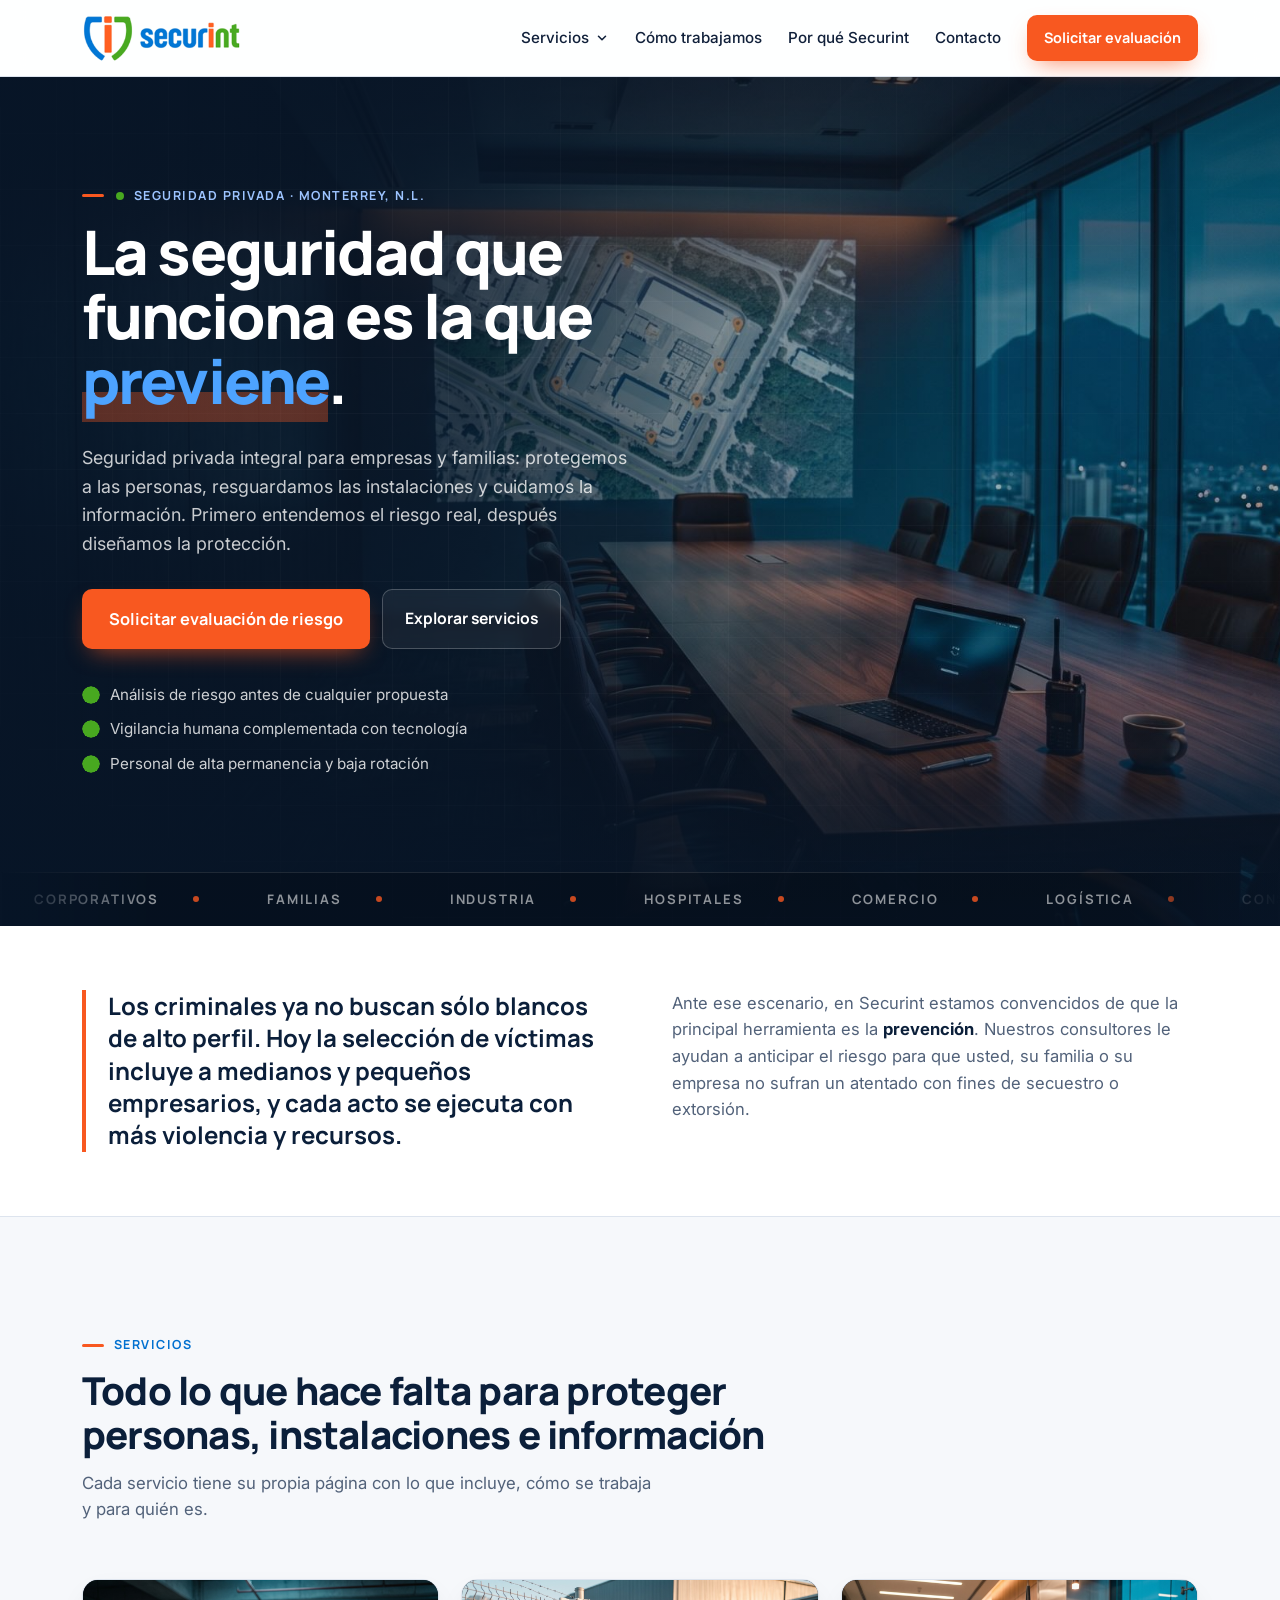
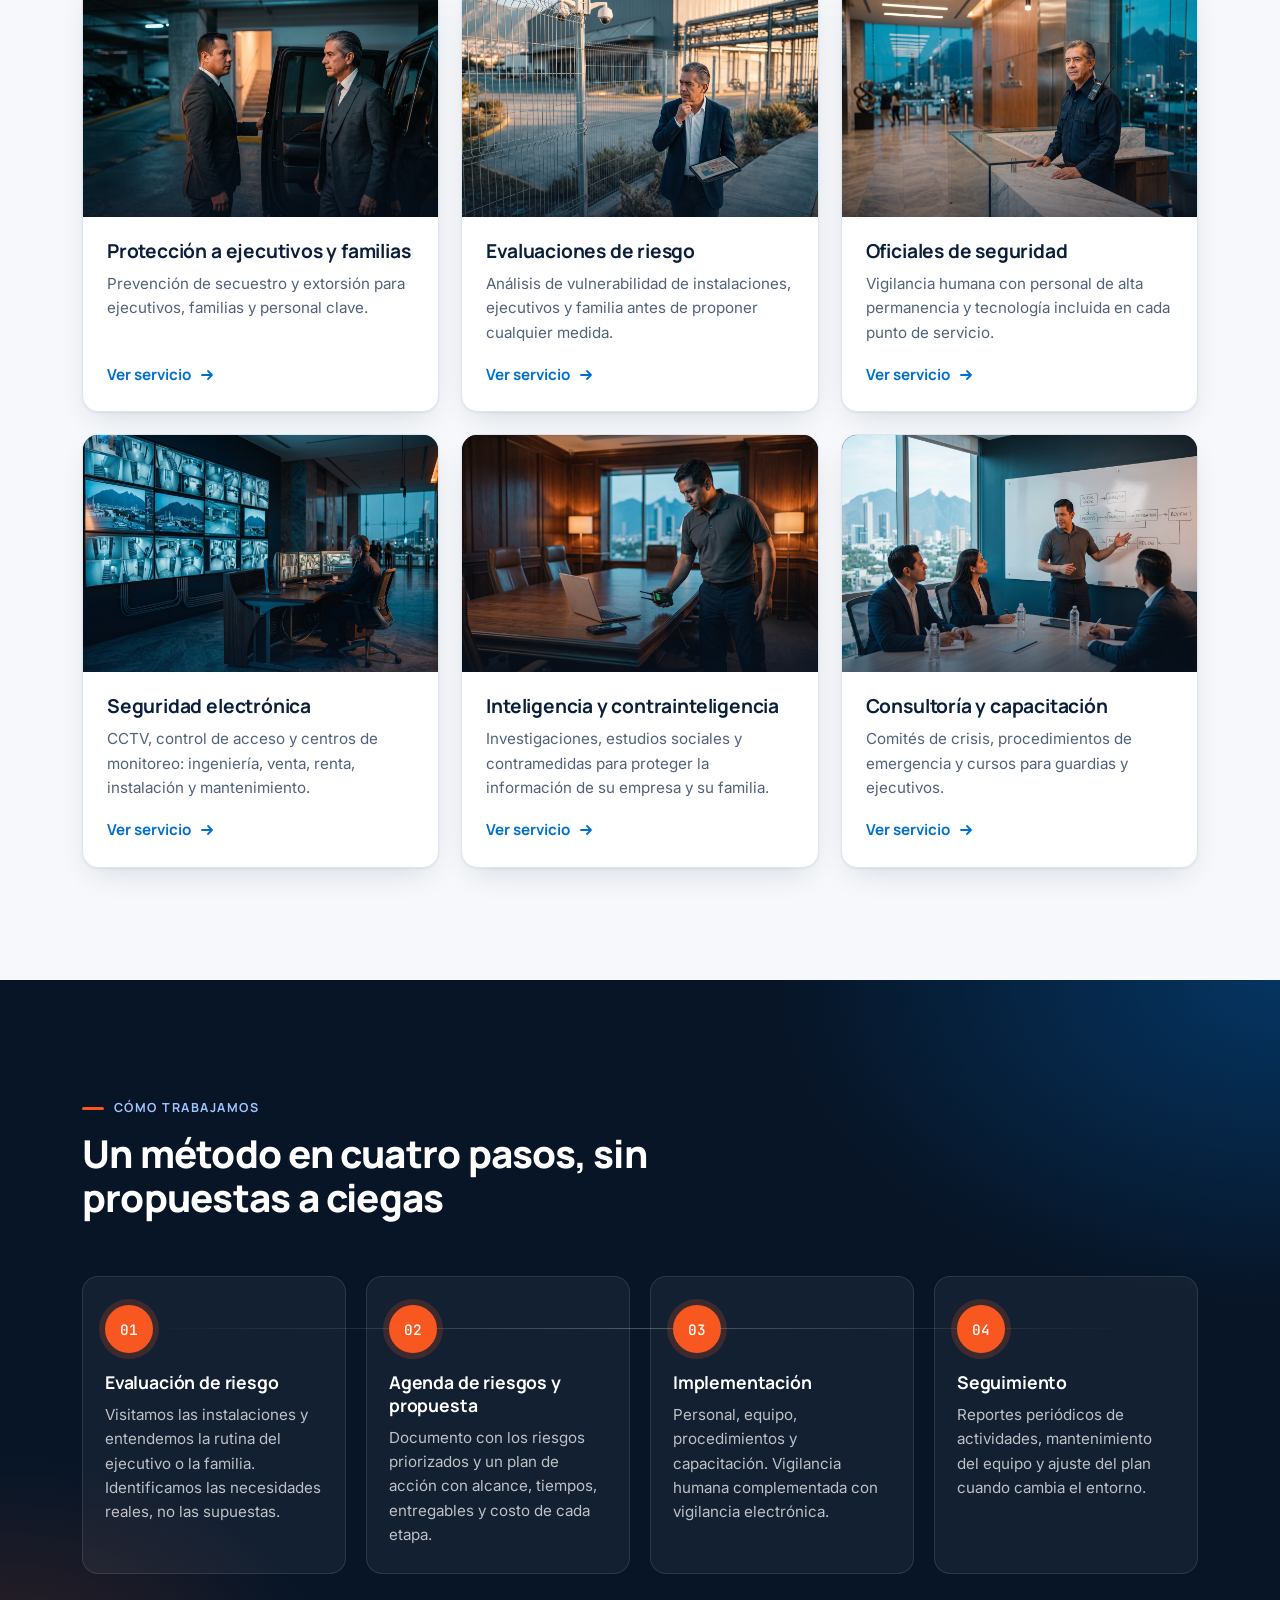
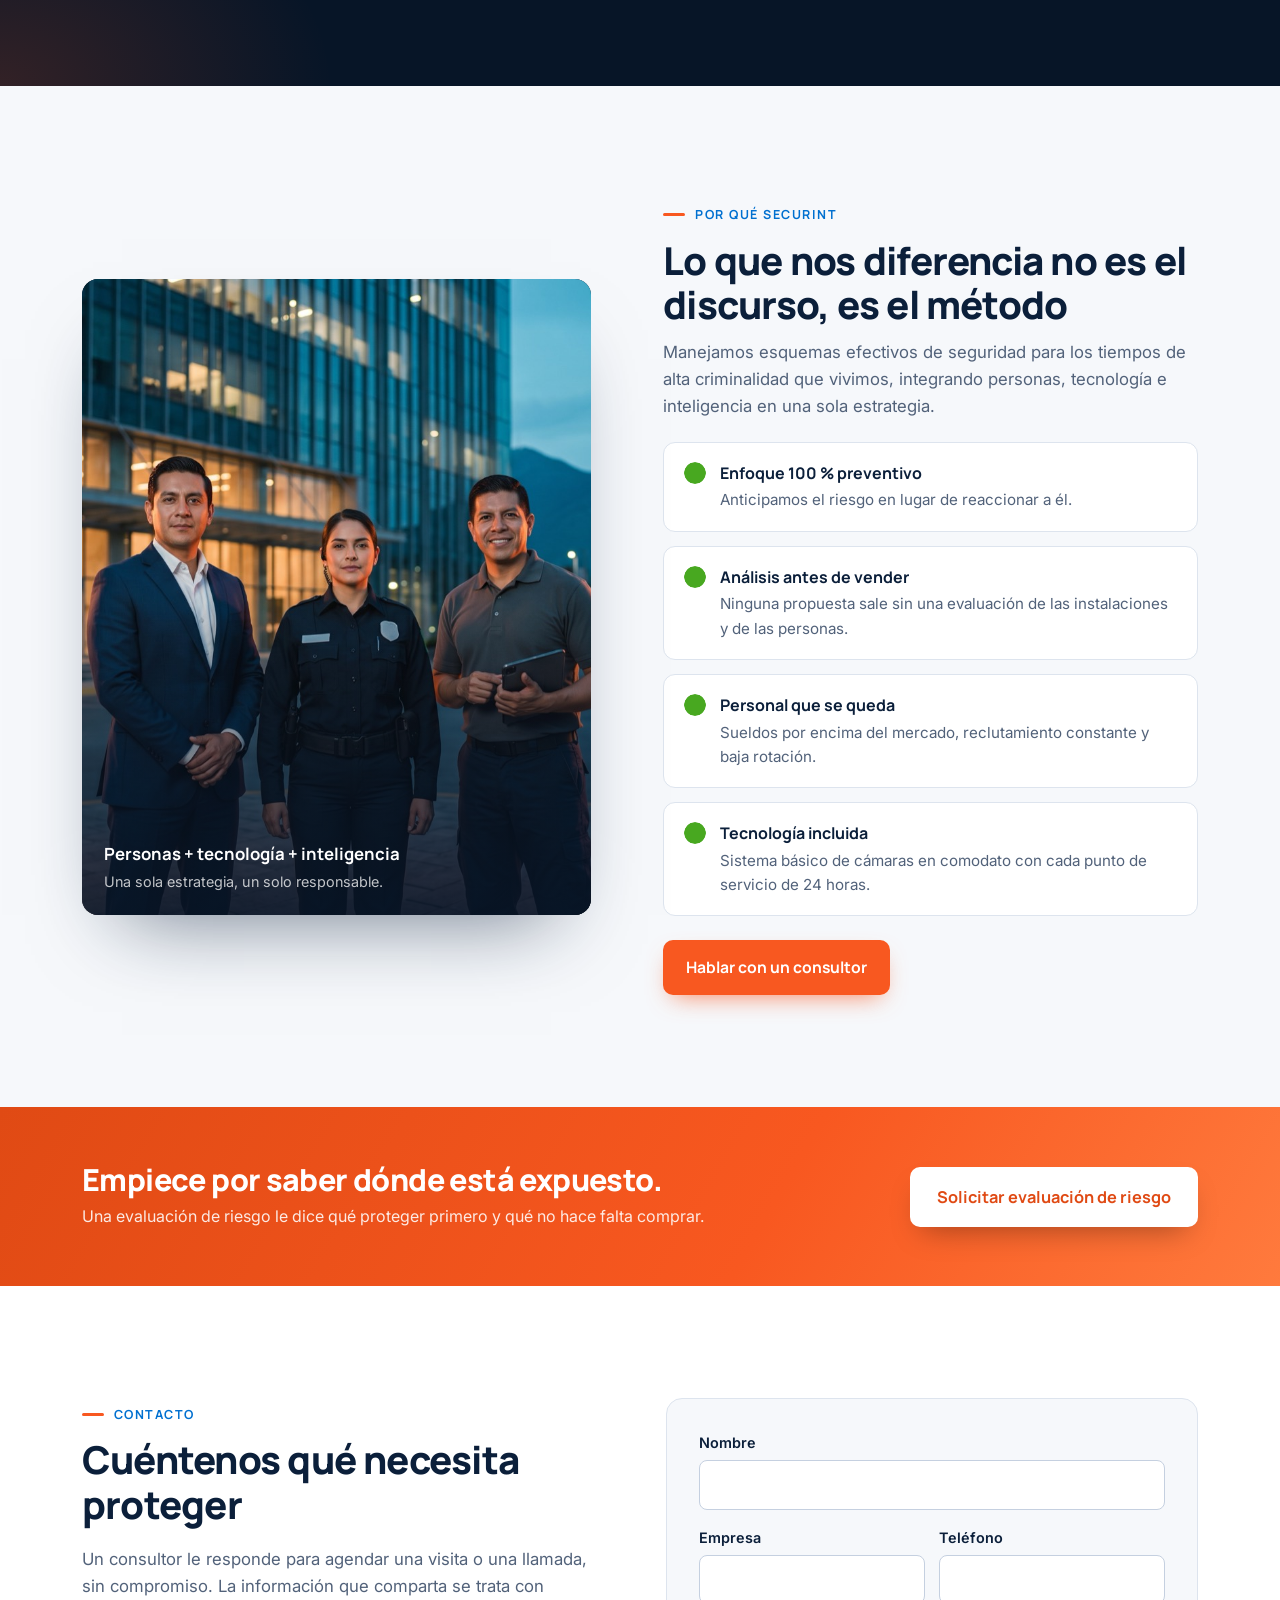
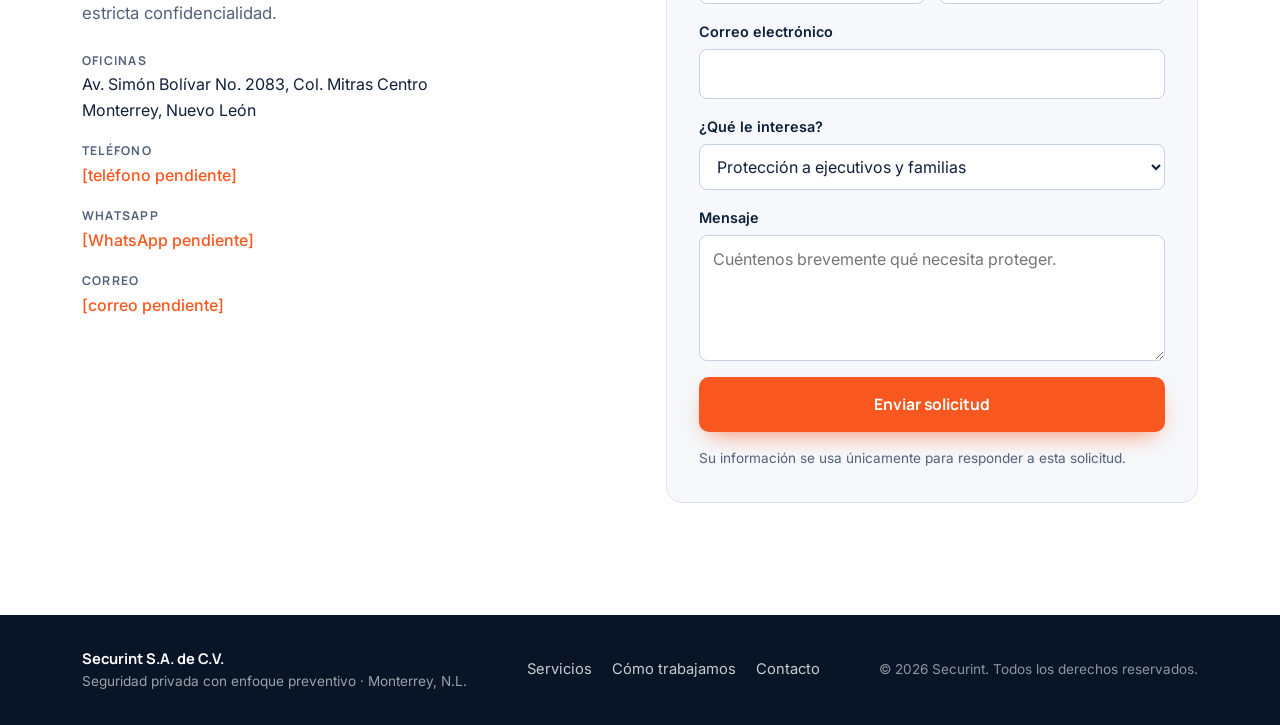
==== index.html @ 982d2042 "fix(inicio): quitar los tres ejes del hero — repetían los servicios que están dos pantallas más abaj" ====
<!doctype html>
<html lang="es-MX">
<head>
  <meta charset="utf-8">
  <meta name="viewport" content="width=device-width, initial-scale=1, viewport-fit=cover">
  <title>Securint · Seguridad privada y protección ejecutiva en Monterrey</title>
  <meta name="description" content="Securint: protección a ejecutivos y familias, evaluaciones de riesgo, oficiales de seguridad, CCTV y control de acceso, inteligencia estratégica y consultoría. Monterrey, N.L.">
  <meta property="og:title" content="Securint · Seguridad privada con enfoque preventivo">
  <meta property="og:description" content="Protección ejecutiva, seguridad electrónica, inteligencia y consultoría en Monterrey.">
  <meta property="og:type" content="website">
  <meta name="theme-color" content="#071527">
  <link rel="icon" href="assets/favicon.svg" type="image/svg+xml">
  <link rel="preconnect" href="https://fonts.googleapis.com">
  <link rel="preconnect" href="https://fonts.gstatic.com" crossorigin>
  <link href="https://fonts.googleapis.com/css2?family=Inter:wght@400;500;600&family=Manrope:wght@600;700;800&family=JetBrains+Mono:wght@500&display=swap" rel="stylesheet">
  <link rel="stylesheet" href="css/styles.css">
</head>
<body>

<a class="saltar" href="#servicios">Ir al contenido</a>

<header class="cabecera" id="inicio">
  <div class="contenedor cabecera__fila">
    <a class="cabecera__logo" href="#inicio" aria-label="Securint, inicio">
      <img src="assets/logo.png" alt="Securint" width="158" height="49">
    </a>
    <button class="cabecera__menu" type="button" aria-expanded="false" aria-controls="nav" aria-label="Abrir menú">
      <span></span><span></span><span></span>
    </button>
    <nav class="nav" id="nav" aria-label="Principal">
      <div class="nav__grupo">
        <button class="nav__desplegable" type="button" aria-expanded="false" aria-controls="menu-servicios">
          Servicios
          <svg class="nav__flecha" viewBox="0 0 16 16" aria-hidden="true"><path d="M4 6l4 4 4-4"/></svg>
        </button>
        <div class="mega" id="menu-servicios">
          <div class="mega__grid">
            <a class="mega__item" href="servicios/proteccion-ejecutiva.html">
              <span class="mega__icono"><svg viewBox="0 0 24 24"><path d="M12 3l7 3v5c0 5-3.5 8.5-7 10-3.5-1.5-7-5-7-10V6l7-3z"/><circle cx="12" cy="10" r="2.2"/><path d="M8.5 16.5c.8-1.8 2-2.6 3.5-2.6s2.7.8 3.5 2.6"/></svg></span>
              <span><strong>Protección ejecutiva</strong><small>Ejecutivos, familias y personal clave</small></span>
            </a>
            <a class="mega__item" href="servicios/evaluaciones-de-riesgo.html">
              <span class="mega__icono"><svg viewBox="0 0 24 24"><circle cx="11" cy="11" r="6.5"/><path d="M16 16l5 5"/><path d="M8.5 11h5M11 8.5v5"/></svg></span>
              <span><strong>Evaluaciones de riesgo</strong><small>Agenda de riesgos y plan de acción</small></span>
            </a>
            <a class="mega__item" href="servicios/oficiales-de-seguridad.html">
              <span class="mega__icono"><svg viewBox="0 0 24 24"><circle cx="12" cy="7" r="3.5"/><path d="M5 21c0-4 3-6.5 7-6.5s7 2.5 7 6.5"/><path d="M12 14.5v6.5"/></svg></span>
              <span><strong>Oficiales de seguridad</strong><small>Puntos de servicio 24 horas</small></span>
            </a>
            <a class="mega__item" href="servicios/seguridad-electronica.html">
              <span class="mega__icono"><svg viewBox="0 0 24 24"><rect x="3" y="6" width="13" height="9" rx="2"/><path d="M16 9.5l5-2.5v8l-5-2.5"/><path d="M7 18.5h5M9.5 15v3.5"/></svg></span>
              <span><strong>Seguridad electrónica</strong><small>CCTV, accesos y monitoreo</small></span>
            </a>
            <a class="mega__item" href="servicios/inteligencia.html">
              <span class="mega__icono"><svg viewBox="0 0 24 24"><path d="M3 12s3.5-6 9-6 9 6 9 6-3.5 6-9 6-9-6-9-6z"/><circle cx="12" cy="12" r="2.8"/></svg></span>
              <span><strong>Inteligencia</strong><small>Investigaciones y contramedidas</small></span>
            </a>
            <a class="mega__item" href="servicios/consultoria-y-capacitacion.html">
              <span class="mega__icono"><svg viewBox="0 0 24 24"><path d="M4 19h16"/><path d="M6 19V9l6-4 6 4v10"/><path d="M10 19v-5h4v5"/></svg></span>
              <span><strong>Consultoría y capacitación</strong><small>Crisis, manejo evasivo, guardias</small></span>
            </a>
          </div>
          <a class="mega__pie" href="#contacto">¿No sabe por dónde empezar? Solicite una evaluación de riesgo →</a>
        </div>
      </div>
      <a href="#proceso">Cómo trabajamos</a>
      <a href="#porque">Por qué Securint</a>
      <a href="#contacto">Contacto</a>
      <a class="boton boton--primario boton--chico" href="#contacto">Solicitar evaluación</a>
    </nav>
  </div>
</header>

<main>

  <!-- HERO -->
  <section class="hero">
    <div class="hero__fondo" aria-hidden="true">
      <img class="hero__foto" src="assets/img/hero.jpg" alt="" width="2000" height="1120" fetchpriority="high">
      <div class="hero__velo"></div>
      <div class="hero__grid-fondo"></div>
    </div>

    <div class="contenedor hero__grid">
      <div class="hero__texto">
        <p class="etiqueta etiqueta--clara"><span class="punto-vivo"></span> Seguridad privada · Monterrey, N.L.</p>
        <h1>La seguridad que funciona es la que <span class="resaltado">previene</span>.</h1>
        <p class="hero__bajada">
          Seguridad privada integral para empresas y familias: protegemos a las personas,
          resguardamos las instalaciones y cuidamos la información. Primero entendemos el riesgo real,
          después diseñamos la protección.
        </p>
        <div class="hero__acciones">
          <a class="boton boton--primario boton--grande" href="#contacto">Solicitar evaluación de riesgo</a>
          <a class="boton boton--fantasma" href="#servicios">Explorar servicios</a>
        </div>
        <ul class="hero__puntos" aria-label="Lo que nos distingue">
          <li>Análisis de riesgo antes de cualquier propuesta</li>
          <li>Vigilancia humana complementada con tecnología</li>
          <li>Personal de alta permanencia y baja rotación</li>
        </ul>
      </div>

    </div>

    <div class="sectores" aria-label="Sectores que atendemos">
      <div class="sectores__pista">
        <span>Corporativos</span><span>Familias</span><span>Industria</span><span>Hospitales</span><span>Comercio</span><span>Logística</span><span>Construcción</span><span>Residencial</span>
        <span>Corporativos</span><span>Familias</span><span>Industria</span><span>Hospitales</span><span>Comercio</span><span>Logística</span><span>Construcción</span><span>Residencial</span>
      </div>
    </div>
  </section>

  <!-- CONTEXTO -->
  <section class="franja">
    <div class="contenedor franja__grid">
      <p class="franja__cita">
        Los criminales ya no buscan sólo blancos de alto perfil. Hoy la selección de víctimas incluye
        a medianos y pequeños empresarios, y cada acto se ejecuta con más violencia y recursos.
      </p>
      <p class="franja__respuesta">
        Ante ese escenario, en Securint estamos convencidos de que la principal herramienta
        es la <strong>prevención</strong>. Nuestros consultores le ayudan a anticipar el riesgo
        para que usted, su familia o su empresa no sufran un atentado con fines de secuestro o extorsión.
      </p>
    </div>
  </section>

  <!-- SERVICIOS -->
  <section class="seccion" id="servicios">
    <div class="contenedor">
      <div class="seccion__cabeza">
        <p class="etiqueta">Servicios</p>
        <h2>Todo lo que hace falta para proteger personas, instalaciones e información</h2>
        <p class="parrafo">Cada servicio tiene su propia página con lo que incluye, cómo se trabaja y para quién es.</p>
      </div>

      <div class="serv-grid">
        <a class="serv-card" href="servicios/proteccion-ejecutiva.html">
          <div class="serv-card__foto"><img src="assets/img/serv-ejecutivos.jpg" alt="Agente de protección abriendo la puerta del vehículo a un ejecutivo" width="1400" height="939" loading="lazy"></div>
          <div class="serv-card__cuerpo">
            <h3>Protección a ejecutivos y familias</h3>
            <p>Prevención de secuestro y extorsión para ejecutivos, familias y personal clave.</p>
            <span class="serv-card__mas">Ver servicio <svg viewBox="0 0 16 16" aria-hidden="true"><path d="M3 8h10M9 4l4 4-4 4"/></svg></span>
          </div>
        </a>
        <a class="serv-card" href="servicios/evaluaciones-de-riesgo.html">
          <div class="serv-card__foto"><img src="assets/img/serv-riesgo.jpg" alt="Consultor revisando el perímetro de una planta industrial" width="1400" height="939" loading="lazy"></div>
          <div class="serv-card__cuerpo">
            <h3>Evaluaciones de riesgo</h3>
            <p>Análisis de vulnerabilidad de instalaciones, ejecutivos y familia antes de proponer cualquier medida.</p>
            <span class="serv-card__mas">Ver servicio <svg viewBox="0 0 16 16" aria-hidden="true"><path d="M3 8h10M9 4l4 4-4 4"/></svg></span>
          </div>
        </a>
        <a class="serv-card" href="servicios/oficiales-de-seguridad.html">
          <div class="serv-card__foto"><img src="assets/img/serv-oficiales.jpg" alt="Oficial de seguridad en la recepción de un edificio corporativo" width="1400" height="939" loading="lazy"></div>
          <div class="serv-card__cuerpo">
            <h3>Oficiales de seguridad</h3>
            <p>Vigilancia humana con personal de alta permanencia y tecnología incluida en cada punto de servicio.</p>
            <span class="serv-card__mas">Ver servicio <svg viewBox="0 0 16 16" aria-hidden="true"><path d="M3 8h10M9 4l4 4-4 4"/></svg></span>
          </div>
        </a>
        <a class="serv-card" href="servicios/seguridad-electronica.html">
          <div class="serv-card__foto"><img src="assets/img/serv-electronica.jpg" alt="Sala de monitoreo con pared de pantallas de CCTV" width="1400" height="939" loading="lazy"></div>
          <div class="serv-card__cuerpo">
            <h3>Seguridad electrónica</h3>
            <p>CCTV, control de acceso y centros de monitoreo: ingeniería, venta, renta, instalación y mantenimiento.</p>
            <span class="serv-card__mas">Ver servicio <svg viewBox="0 0 16 16" aria-hidden="true"><path d="M3 8h10M9 4l4 4-4 4"/></svg></span>
          </div>
        </a>
        <a class="serv-card" href="servicios/inteligencia.html">
          <div class="serv-card__foto"><img src="assets/img/serv-inteligencia.jpg" alt="Técnico revisando una sala de juntas con un detector de dispositivos" width="1400" height="939" loading="lazy"></div>
          <div class="serv-card__cuerpo">
            <h3>Inteligencia y contrainteligencia</h3>
            <p>Investigaciones, estudios sociales y contramedidas para proteger la información de su empresa y su familia.</p>
            <span class="serv-card__mas">Ver servicio <svg viewBox="0 0 16 16" aria-hidden="true"><path d="M3 8h10M9 4l4 4-4 4"/></svg></span>
          </div>
        </a>
        <a class="serv-card" href="servicios/consultoria-y-capacitacion.html">
          <div class="serv-card__foto"><img src="assets/img/serv-consultoria.jpg" alt="Instructor de seguridad capacitando a un grupo de ejecutivos" width="1400" height="939" loading="lazy"></div>
          <div class="serv-card__cuerpo">
            <h3>Consultoría y capacitación</h3>
            <p>Comités de crisis, procedimientos de emergencia y cursos para guardias y ejecutivos.</p>
            <span class="serv-card__mas">Ver servicio <svg viewBox="0 0 16 16" aria-hidden="true"><path d="M3 8h10M9 4l4 4-4 4"/></svg></span>
          </div>
        </a>
      </div>
    </div>
  </section>

  <!-- PROCESO -->
  <section class="seccion seccion--oscura" id="proceso">
    <div class="seccion__fondo" aria-hidden="true"></div>
    <div class="contenedor">
      <div class="seccion__cabeza">
        <p class="etiqueta etiqueta--clara">Cómo trabajamos</p>
        <h2>Un método en cuatro pasos, sin propuestas a ciegas</h2>
      </div>

      <ol class="pasos">
        <li class="paso">
          <span class="paso__num">01</span>
          <h3>Evaluación de riesgo</h3>
          <p>Visitamos las instalaciones y entendemos la rutina del ejecutivo o la familia. Identificamos las necesidades reales, no las supuestas.</p>
        </li>
        <li class="paso">
          <span class="paso__num">02</span>
          <h3>Agenda de riesgos y propuesta</h3>
          <p>Documento con los riesgos priorizados y un plan de acción con alcance, tiempos, entregables y costo de cada etapa.</p>
        </li>
        <li class="paso">
          <span class="paso__num">03</span>
          <h3>Implementación</h3>
          <p>Personal, equipo, procedimientos y capacitación. Vigilancia humana complementada con vigilancia electrónica.</p>
        </li>
        <li class="paso">
          <span class="paso__num">04</span>
          <h3>Seguimiento</h3>
          <p>Reportes periódicos de actividades, mantenimiento del equipo y ajuste del plan cuando cambia el entorno.</p>
        </li>
      </ol>
    </div>
  </section>

  <!-- POR QUÉ -->
  <section class="seccion" id="porque">
    <div class="contenedor porque__grid">
      <div class="porque__foto">
        <img src="assets/img/equipo.jpg" alt="Equipo de Securint: consultor, oficial de seguridad y técnico frente a un edificio corporativo" width="1400" height="939" loading="lazy">
        <div class="porque__sello">
          <strong>Personas + tecnología + inteligencia</strong>
          <span>Una sola estrategia, un solo responsable.</span>
        </div>
      </div>

      <div class="porque__texto">
        <div class="seccion__cabeza seccion__cabeza--izq">
          <p class="etiqueta">Por qué Securint</p>
          <h2>Lo que nos diferencia no es el discurso, es el método</h2>
          <p class="parrafo">
            Manejamos esquemas efectivos de seguridad para los tiempos de alta criminalidad que vivimos,
            integrando personas, tecnología e inteligencia en una sola estrategia.
          </p>
        </div>

      <ul class="razones">
        <li class="razon">
          <strong>Enfoque 100 % preventivo</strong>
          <span>Anticipamos el riesgo en lugar de reaccionar a él.</span>
        </li>
        <li class="razon">
          <strong>Análisis antes de vender</strong>
          <span>Ninguna propuesta sale sin una evaluación de las instalaciones y de las personas.</span>
        </li>
        <li class="razon">
          <strong>Personal que se queda</strong>
          <span>Sueldos por encima del mercado, reclutamiento constante y baja rotación.</span>
        </li>
        <li class="razon">
          <strong>Tecnología incluida</strong>
          <span>Sistema básico de cámaras en comodato con cada punto de servicio de 24 horas.</span>
        </li>
      </ul>
        <a class="boton boton--primario porque__boton" href="#contacto">Hablar con un consultor</a>
      </div>
    </div>
  </section>

  <!-- BANDA CTA -->
  <section class="banda">
    <div class="contenedor banda__fila">
      <div>
        <h2>Empiece por saber dónde está expuesto.</h2>
        <p>Una evaluación de riesgo le dice qué proteger primero y qué no hace falta comprar.</p>
      </div>
      <a class="boton boton--primario boton--grande" href="#contacto">Solicitar evaluación de riesgo</a>
    </div>
  </section>

  <!-- CONTACTO -->
  <section class="seccion seccion--contacto" id="contacto">
    <div class="contenedor contacto__grid">
      <div>
        <p class="etiqueta">Contacto</p>
        <h2>Cuéntenos qué necesita proteger</h2>
        <p class="parrafo">
          Un consultor le responde para agendar una visita o una llamada, sin compromiso.
          La información que comparta se trata con estricta confidencialidad.
        </p>

        <address class="datos">
          <div class="dato">
            <span class="dato__titulo">Oficinas</span>
            <span>Av. Simón Bolívar No. 2083, Col. Mitras Centro<br>Monterrey, Nuevo León</span>
          </div>
          <div class="dato">
            <span class="dato__titulo">Teléfono</span>
            <a href="tel:" data-contacto="tel" class="pendiente">[teléfono pendiente]</a>
          </div>
          <div class="dato">
            <span class="dato__titulo">WhatsApp</span>
            <a href="#" data-contacto="whatsapp" class="pendiente">[WhatsApp pendiente]</a>
          </div>
          <div class="dato">
            <span class="dato__titulo">Correo</span>
            <a href="mailto:" data-contacto="correo" class="pendiente">[correo pendiente]</a>
          </div>
        </address>
      </div>

      <form class="formulario" id="formulario" novalidate>
        <div class="campo">
          <label for="nombre">Nombre</label>
          <input id="nombre" name="nombre" type="text" autocomplete="name" required>
        </div>
        <div class="campo campo--doble">
          <div>
            <label for="empresa">Empresa</label>
            <input id="empresa" name="empresa" type="text" autocomplete="organization">
          </div>
          <div>
            <label for="telefono">Teléfono</label>
            <input id="telefono" name="telefono" type="tel" autocomplete="tel" required>
          </div>
        </div>
        <div class="campo">
          <label for="correo">Correo electrónico</label>
          <input id="correo" name="correo" type="email" autocomplete="email" required>
        </div>
        <div class="campo">
          <label for="interes">¿Qué le interesa?</label>
          <select id="interes" name="interes">
            <option value="Protección a ejecutivos y familias">Protección a ejecutivos y familias</option>
            <option value="Evaluación de riesgo">Evaluación de riesgo</option>
            <option value="Oficiales de seguridad">Oficiales de seguridad</option>
            <option value="Seguridad electrónica">Seguridad electrónica (CCTV y accesos)</option>
            <option value="Inteligencia e investigaciones">Inteligencia e investigaciones</option>
            <option value="Consultoría y capacitación">Consultoría y capacitación</option>
            <option value="Otro">Otro</option>
          </select>
        </div>
        <div class="campo">
          <label for="mensaje">Mensaje</label>
          <textarea id="mensaje" name="mensaje" rows="4" placeholder="Cuéntenos brevemente qué necesita proteger."></textarea>
        </div>
        <button class="boton boton--primario boton--ancho" type="submit">Enviar solicitud</button>
        <p class="formulario__nota" id="formulario-nota" aria-live="polite">Su información se usa únicamente para responder a esta solicitud.</p>
      </form>
    </div>
  </section>

</main>

<footer class="pie">
  <div class="contenedor pie__fila">
    <div>
      <strong class="pie__marca">Securint S.A. de C.V.</strong>
      <span class="pie__sub">Seguridad privada con enfoque preventivo · Monterrey, N.L.</span>
    </div>
    <nav class="pie__nav" aria-label="Pie de página">
      <a href="#servicios">Servicios</a>
      <a href="#proceso">Cómo trabajamos</a>
      <a href="#contacto">Contacto</a>
    </nav>
    <span class="pie__copy">© <span id="anio"></span> Securint. Todos los derechos reservados.</span>
  </div>
</footer>

<script src="js/main.js" defer></script>
</body>
</html>
---- css/styles.css ----
/* ==========================================================================
   Securint — estilos v2
   Paleta tomada del logo: azul #0070d0, naranja #f85820, verde #48a820.
   El marino profundo es el color "serio" de la marca.
   ========================================================================== */

:root {
  --azul: #0070d0;
  --azul-claro: #4da3ff;
  --azul-hover: #005db0;
  --marino: #0b1f3a;
  --marino-2: #12305a;
  --marino-3: #071527;
  --naranja: #f85820;
  --naranja-hover: #e04a14;
  --verde: #48a820;

  --fondo: #f6f8fb;
  --superficie: #ffffff;
  --texto: #10203a;
  --texto-2: #52627a;
  --borde: #dde4ee;
  --borde-fuerte: #c5d0e0;

  --fuente-titulos: "Manrope", "Inter", system-ui, -apple-system, "Segoe UI", sans-serif;
  --fuente-texto: "Inter", system-ui, -apple-system, "Segoe UI", sans-serif;
  --fuente-mono: "JetBrains Mono", ui-monospace, SFMono-Regular, Menlo, monospace;

  --radio: 16px;
  --radio-chico: 10px;
  --sombra: 0 1px 2px rgba(16, 32, 58, .06), 0 12px 32px -12px rgba(16, 32, 58, .18);
  --ancho: 1180px;
  --transicion: 220ms cubic-bezier(.2, .7, .2, 1);
}

*, *::before, *::after { box-sizing: border-box; }
html { scroll-behavior: smooth; -webkit-text-size-adjust: 100%; }
body {
  margin: 0;
  font-family: var(--fuente-texto);
  font-size: 1rem;
  line-height: 1.6;
  color: var(--texto);
  background: var(--fondo);
  -webkit-font-smoothing: antialiased;
  overflow-x: hidden;
}
img { max-width: 100%; height: auto; display: block; }
a { color: var(--azul); text-decoration: none; }
a:hover { color: var(--azul-hover); }
button { font: inherit; }

h1, h2, h3 {
  font-family: var(--fuente-titulos);
  color: var(--marino);
  letter-spacing: -0.01em;
  margin: 0 0 .5em;
}
h1 { font-size: clamp(2.2rem, 4.8vw, 3.9rem); line-height: 1.05; font-weight: 800; letter-spacing: -0.03em; }
h2 { font-size: clamp(1.6rem, 3vw, 2.4rem); line-height: 1.15; font-weight: 800; letter-spacing: -0.02em; }
h3 { font-size: 1.2rem; line-height: 1.3; font-weight: 700; }
p { margin: 0 0 1em; }

.contenedor { width: 100%; max-width: var(--ancho); margin-inline: auto; padding-inline: clamp(16px, 4vw, 32px); }

.saltar { position: absolute; left: -999px; top: 8px; background: var(--marino); color: #fff; padding: 8px 14px; border-radius: 8px; z-index: 100; }
.saltar:focus { left: 8px; }

/* ---------- Etiquetas, botones, puntos ---------- */

.etiqueta {
  display: inline-flex; align-items: center; gap: 10px;
  font-family: var(--fuente-titulos);
  font-size: .78rem; font-weight: 700; letter-spacing: .12em; text-transform: uppercase;
  color: var(--azul);
  margin-bottom: 14px;
}
.etiqueta::before { content: ""; width: 22px; height: 3px; background: var(--naranja); border-radius: 2px; }
.etiqueta--clara { color: #9dc4ff; }
.etiqueta .punto-vivo { margin-left: 2px; }

.punto-vivo {
  display: inline-block; width: 8px; height: 8px; border-radius: 50%;
  background: var(--verde);
  box-shadow: 0 0 0 0 rgba(72, 168, 32, .6);
  animation: latido 2s infinite;
}
@keyframes latido {
  0% { box-shadow: 0 0 0 0 rgba(72, 168, 32, .6); }
  70% { box-shadow: 0 0 0 8px rgba(72, 168, 32, 0); }
  100% { box-shadow: 0 0 0 0 rgba(72, 168, 32, 0); }
}

.boton {
  display: inline-flex; align-items: center; justify-content: center; gap: 8px;
  font-family: var(--fuente-titulos); font-weight: 700; font-size: .98rem;
  padding: 14px 22px;
  border-radius: var(--radio-chico);
  border: 1.5px solid transparent;
  cursor: pointer;
  transition: background var(--transicion), color var(--transicion), border-color var(--transicion), transform var(--transicion), box-shadow var(--transicion);
  white-space: nowrap;
}
.boton:active { transform: translateY(1px); }
.boton--primario { background: var(--naranja); color: #fff; box-shadow: 0 10px 24px -10px rgba(248, 88, 32, .75); }
.boton--primario:hover { background: var(--naranja-hover); color: #fff; transform: translateY(-1px); box-shadow: 0 14px 28px -10px rgba(248, 88, 32, .8); }
.boton--secundario { background: transparent; color: var(--marino); border-color: var(--borde-fuerte); }
.boton--secundario:hover { border-color: var(--marino); }
.boton--fantasma { background: rgba(255, 255, 255, .06); color: #fff; border-color: rgba(255, 255, 255, .22); backdrop-filter: blur(6px); }
.boton--fantasma:hover { background: rgba(255, 255, 255, .12); color: #fff; border-color: rgba(255, 255, 255, .45); }
.boton--chico { padding: 10px 16px; font-size: .9rem; }
.boton--grande { padding: 16px 26px; font-size: 1.02rem; }
.boton--ancho { width: 100%; }

/* ---------- Cabecera y menú ---------- */

.cabecera {
  position: sticky; top: 0; z-index: 50;
  background: rgba(255, 255, 255, .9);
  backdrop-filter: saturate(160%) blur(12px);
  -webkit-backdrop-filter: saturate(160%) blur(12px);
  border-bottom: 1px solid var(--borde);
}
.cabecera__fila { display: flex; align-items: center; justify-content: space-between; gap: 24px; min-height: 76px; }
.cabecera__logo img { width: 158px; height: auto; }

.nav { display: flex; align-items: center; gap: 26px; }
.nav > a:not(.boton), .nav__desplegable {
  font-weight: 500; color: var(--texto); font-size: .95rem; position: relative;
  background: none; border: 0; padding: 0; cursor: pointer;
  display: inline-flex; align-items: center; gap: 6px;
}
.nav > a:not(.boton)::after, .nav__desplegable::after {
  content: ""; position: absolute; left: 0; right: 0; bottom: -6px; height: 2px;
  background: var(--naranja); transform: scaleX(0); transform-origin: left; transition: transform var(--transicion);
}
.nav > a:not(.boton):hover::after, .nav__desplegable:hover::after, .nav__desplegable[aria-expanded="true"]::after { transform: scaleX(1); }
.nav__flecha { width: 14px; height: 14px; fill: none; stroke: currentColor; stroke-width: 1.8; stroke-linecap: round; stroke-linejoin: round; transition: transform var(--transicion); }
.nav__desplegable[aria-expanded="true"] .nav__flecha { transform: rotate(180deg); }

.nav__grupo { position: relative; }
.mega {
  position: absolute; left: 50%; top: calc(100% + 18px);
  transform: translateX(-50%) translateY(6px);
  width: min(720px, calc(100vw - 32px));
  background: #fff;
  border: 1px solid var(--borde);
  border-radius: var(--radio);
  box-shadow: 0 30px 60px -24px rgba(11, 31, 58, .35), 0 2px 8px rgba(11, 31, 58, .06);
  padding: 14px;
  opacity: 0; visibility: hidden; pointer-events: none;
  transition: opacity var(--transicion), transform var(--transicion), visibility 0s linear 220ms;
}
.mega::before {
  content: ""; position: absolute; left: 50%; top: -7px; width: 14px; height: 14px;
  background: #fff; border-left: 1px solid var(--borde); border-top: 1px solid var(--borde);
  transform: translateX(-50%) rotate(45deg);
}
.nav__grupo.abierto .mega { opacity: 1; visibility: visible; pointer-events: auto; transform: translateX(-50%) translateY(0); transition-delay: 0s; }
.mega__grid { display: grid; grid-template-columns: 1fr 1fr; gap: 4px; }
.mega__item {
  display: grid; grid-template-columns: 40px 1fr; gap: 12px; align-items: center;
  padding: 12px; border-radius: 10px; color: var(--texto);
  transition: background var(--transicion);
}
.mega__item:hover { background: var(--fondo); color: var(--texto); }
.mega__item strong { display: block; font-family: var(--fuente-titulos); font-size: .95rem; color: var(--marino); }
.mega__item small { display: block; color: var(--texto-2); font-size: .82rem; line-height: 1.3; }
.mega__icono { width: 40px; height: 40px; border-radius: 10px; background: rgba(0, 112, 208, .09); display: grid; place-items: center; }
.mega__icono svg { width: 22px; height: 22px; fill: none; stroke: var(--azul); stroke-width: 1.8; stroke-linecap: round; stroke-linejoin: round; }
.mega__pie {
  display: block; margin-top: 10px; padding: 12px 14px;
  border-radius: 10px; background: var(--marino); color: #fff;
  font-family: var(--fuente-titulos); font-weight: 600; font-size: .9rem;
}
.mega__pie:hover { background: var(--marino-2); color: #fff; }

.cabecera__menu {
  display: none; width: 44px; height: 44px;
  border: 1px solid var(--borde); border-radius: 10px; background: #fff; cursor: pointer;
  flex-direction: column; align-items: center; justify-content: center; gap: 5px;
}
.cabecera__menu span { display: block; width: 20px; height: 2px; background: var(--marino); border-radius: 2px; transition: transform var(--transicion), opacity var(--transicion); }
.cabecera__menu[aria-expanded="true"] span:nth-child(1) { transform: translateY(7px) rotate(45deg); }
.cabecera__menu[aria-expanded="true"] span:nth-child(2) { opacity: 0; }
.cabecera__menu[aria-expanded="true"] span:nth-child(3) { transform: translateY(-7px) rotate(-45deg); }

/* ---------- Hero ---------- */

.hero {
  position: relative;
  background: var(--marino-3);
  color: #fff;
  overflow: hidden;
  padding-top: clamp(56px, 8vw, 104px);
}
.hero h1 { color: #fff; max-width: 15ch; }
.hero__fondo { position: absolute; inset: 0; pointer-events: none; }
.hero__grid-fondo {
  position: absolute; inset: 0;
  background-image:
    linear-gradient(rgba(255, 255, 255, .06) 1px, transparent 1px),
    linear-gradient(90deg, rgba(255, 255, 255, .06) 1px, transparent 1px);
  background-size: 56px 56px;
  mask-image: radial-gradient(70% 70% at 50% 40%, #000 30%, transparent 100%);
  -webkit-mask-image: radial-gradient(70% 70% at 50% 40%, #000 30%, transparent 100%);
}
.hero__foto {
  position: absolute; inset: 0; width: 100%; height: 100%;
  object-fit: cover; object-position: 60% center;
  transform: scale(1.06);
  animation: kenburns 24s ease-in-out infinite alternate;
}
@keyframes kenburns { from { transform: scale(1.06) translateX(0); } to { transform: scale(1.12) translateX(-1.5%); } }
.hero__velo {
  position: absolute; inset: 0;
  background:
    linear-gradient(90deg, rgba(7, 21, 39, .94) 0%, rgba(7, 21, 39, .8) 36%, rgba(7, 21, 39, .35) 62%, rgba(7, 21, 39, .3) 100%),
    linear-gradient(180deg, rgba(7, 21, 39, .5) 0%, transparent 30%, transparent 65%, rgba(7, 21, 39, .92) 100%);
}
.hero__grid-fondo { opacity: .5; }

.hero__grid {
  position: relative;
  display: grid;
  grid-template-columns: minmax(0, 640px);
  align-items: center;
  padding-bottom: clamp(56px, 8vw, 96px);
}
.resaltado {
  color: var(--azul-claro);
  background: linear-gradient(transparent 64%, rgba(248, 88, 32, .35) 64%);
}
.hero__bajada { font-size: clamp(1.05rem, 1.4vw, 1.2rem); color: rgba(255, 255, 255, .78); max-width: 50ch; margin-bottom: 30px; }
.hero__acciones { display: flex; flex-wrap: wrap; gap: 12px; margin-bottom: 34px; }
.hero__puntos { list-style: none; padding: 0; margin: 0; display: grid; gap: 10px; color: rgba(255, 255, 255, .8); font-size: .95rem; }
.hero__puntos li { display: flex; align-items: flex-start; gap: 10px; }
.hero__puntos li::before, .razon::before {
  content: "";
  flex: 0 0 auto;
  width: 18px; height: 18px; margin-top: 3px; border-radius: 50%;
  background: var(--verde);
  -webkit-mask: url("data:image/svg+xml;utf8,<svg xmlns='http://www.w3.org/2000/svg' viewBox='0 0 24 24'><circle cx='12' cy='12' r='12' fill='black'/><path d='M7 12.5l3.2 3.2L17 9' stroke='white' stroke-width='2.4' fill='none' stroke-linecap='round' stroke-linejoin='round'/></svg>") center / contain no-repeat;
  mask: url("data:image/svg+xml;utf8,<svg xmlns='http://www.w3.org/2000/svg' viewBox='0 0 24 24'><circle cx='12' cy='12' r='12' fill='black'/><path d='M7 12.5l3.2 3.2L17 9' stroke='white' stroke-width='2.4' fill='none' stroke-linecap='round' stroke-linejoin='round'/></svg>") center / contain no-repeat;
}

/* Sectores en movimiento */
.sectores {
  position: relative;
  border-top: 1px solid rgba(255, 255, 255, .1);
  background: rgba(0, 0, 0, .2);
  overflow: hidden;
  mask-image: linear-gradient(90deg, transparent, #000 12%, #000 88%, transparent);
  -webkit-mask-image: linear-gradient(90deg, transparent, #000 12%, #000 88%, transparent);
}
.sectores__pista { display: flex; gap: 0; width: max-content; animation: desfile 34s linear infinite; }
.sectores__pista span {
  padding: 16px 34px;
  font-family: var(--fuente-titulos); font-weight: 700; font-size: .82rem; letter-spacing: .14em; text-transform: uppercase;
  color: rgba(255, 255, 255, .55);
  display: inline-flex; align-items: center; gap: 34px;
}
.sectores__pista span::after { content: ""; width: 6px; height: 6px; border-radius: 50%; background: var(--naranja); opacity: .8; }
@keyframes desfile { to { transform: translateX(-50%); } }

/* ---------- Franja de contexto ---------- */

.franja { background: var(--superficie); border-bottom: 1px solid var(--borde); padding-block: clamp(40px, 5vw, 72px); }
.franja__grid { display: grid; grid-template-columns: 1fr 1fr; gap: clamp(24px, 5vw, 64px); align-items: start; }
.franja__cita {
  font-family: var(--fuente-titulos); font-size: clamp(1.2rem, 2vw, 1.5rem); font-weight: 700; line-height: 1.35;
  color: var(--marino); border-left: 4px solid var(--naranja); padding-left: 22px; margin: 0;
}
.franja__respuesta { color: var(--texto-2); margin: 0; font-size: 1.04rem; }
.franja__respuesta strong { color: var(--marino); }

/* ---------- Secciones ---------- */

.seccion { padding-block: clamp(64px, 9vw, 112px); position: relative; }
.seccion__cabeza { max-width: 720px; margin-bottom: clamp(32px, 5vw, 56px); }
.seccion__cabeza h2 { margin-bottom: 0; }
.seccion__cabeza .parrafo { margin-top: 12px; margin-bottom: 0; }
.seccion__cabeza--izq { margin-bottom: 0; }
.parrafo { color: var(--texto-2); font-size: 1.05rem; max-width: 52ch; margin-block: 16px 24px; }

.seccion--oscura { background: var(--marino-3); color: #fff; overflow: hidden; }
.seccion--oscura h2, .seccion--oscura h3 { color: #fff; }
.seccion__fondo {
  position: absolute; inset: 0; pointer-events: none;
  background:
    radial-gradient(60% 70% at 100% 0%, rgba(0, 112, 208, .35), transparent 65%),
    radial-gradient(40% 50% at 0% 100%, rgba(248, 88, 32, .18), transparent 65%);
}

/* ---------- Tarjetas de servicios (inicio y "otros servicios") ---------- */

.serv-grid { display: grid; grid-template-columns: repeat(3, minmax(0, 1fr)); gap: 22px; }
.serv-card {
  display: flex; flex-direction: column;
  background: var(--superficie);
  border: 1px solid var(--borde);
  border-radius: var(--radio);
  overflow: hidden;
  color: var(--texto);
  box-shadow: var(--sombra);
  transition: transform var(--transicion), box-shadow var(--transicion), border-color var(--transicion);
}
.serv-card:hover { transform: translateY(-6px); box-shadow: 0 30px 50px -24px rgba(11, 31, 58, .35); border-color: var(--borde-fuerte); color: var(--texto); }
.serv-card__foto { position: relative; aspect-ratio: 3 / 2; overflow: hidden; background: var(--marino-3); }
.serv-card__foto img { width: 100%; height: 100%; object-fit: cover; transform: scale(1.02); transition: transform 1s cubic-bezier(.2, .7, .2, 1); }
.serv-card:hover .serv-card__foto img { transform: scale(1.08); }
.serv-card__foto::after { content: ""; position: absolute; inset: 0; background: linear-gradient(180deg, transparent 55%, rgba(7, 21, 39, .55) 100%); }
.serv-card__cuerpo { padding: 22px 24px 24px; display: flex; flex-direction: column; gap: 8px; flex: 1; }
.serv-card__cuerpo h3 { margin: 0; font-size: 1.2rem; }
.serv-card__cuerpo p { margin: 0; color: var(--texto-2); font-size: .95rem; flex: 1; }
.serv-card__mas { display: inline-flex; align-items: center; gap: 8px; margin-top: 10px; font-family: var(--fuente-titulos); font-weight: 700; color: var(--azul); font-size: .95rem; }
.serv-card__mas svg { width: 16px; height: 16px; fill: none; stroke: currentColor; stroke-width: 1.8; stroke-linecap: round; stroke-linejoin: round; transition: transform var(--transicion); }
.serv-card:hover .serv-card__mas svg { transform: translateX(4px); }
.serv-card--chica .serv-card__cuerpo h3 { font-size: 1.08rem; }

/* ---------- Página de servicio ---------- */

.hero--servicio { padding-top: clamp(40px, 6vw, 72px); }
.hero--servicio .hero__velo {
  background:
    linear-gradient(90deg, rgba(7, 21, 39, .96) 0%, rgba(7, 21, 39, .88) 40%, rgba(7, 21, 39, .45) 70%, rgba(7, 21, 39, .25) 100%),
    linear-gradient(180deg, rgba(7, 21, 39, .5) 0%, transparent 30%, transparent 70%, rgba(7, 21, 39, .9) 100%);
}
.hero--servicio .hero__foto { object-position: center 35%; }
.hero__servicio { position: relative; max-width: 760px; padding-bottom: clamp(56px, 8vw, 96px); }
.hero__servicio h1 { max-width: none; font-size: clamp(2rem, 4.2vw, 3.4rem); }
.hero__chips { display: flex; flex-wrap: wrap; gap: 10px; margin-top: 30px; }
.hero__chips .visual__chip { position: static; animation: none; }
.migas { display: flex; flex-wrap: wrap; align-items: center; gap: 10px; font-size: .85rem; color: rgba(255, 255, 255, .6); margin-bottom: 22px; }
.migas a { color: rgba(255, 255, 255, .75); }
.migas a:hover { color: #fff; }
.migas [aria-current] { color: #fff; font-weight: 500; }

.contexto__grid { display: grid; grid-template-columns: minmax(0, 1.1fr) minmax(0, .9fr); gap: clamp(32px, 6vw, 80px); align-items: center; }
.contexto__grid .parrafo { margin-bottom: 0; }
.cita-grande {
  margin: 0; padding: clamp(24px, 3vw, 36px);
  background: var(--marino); color: #fff;
  border-radius: var(--radio);
  border-left: 5px solid var(--naranja);
  box-shadow: 0 30px 60px -30px rgba(11, 31, 58, .6);
}
.cita-grande p { font-family: var(--fuente-titulos); font-size: clamp(1.15rem, 1.8vw, 1.45rem); font-weight: 700; line-height: 1.4; margin: 0 0 14px; }
.cita-grande footer { font-family: var(--fuente-mono); font-size: .72rem; letter-spacing: .1em; text-transform: uppercase; color: #9dc4ff; }

.incluye-grid { list-style: none; margin: 0; padding: 0; display: grid; grid-template-columns: repeat(3, minmax(0, 1fr)); gap: 18px; }
.incluye-card {
  padding: 26px 24px; border-radius: var(--radio);
  background: rgba(255, 255, 255, .05); border: 1px solid rgba(255, 255, 255, .1);
  transition: transform var(--transicion), background var(--transicion);
}
.incluye-card:hover { transform: translateY(-4px); background: rgba(255, 255, 255, .08); }
.incluye-card__num { display: inline-block; font-family: var(--fuente-mono); font-size: .8rem; color: var(--naranja); margin-bottom: 14px; }
.incluye-card h3 { font-size: 1.08rem; color: #fff; }
.incluye-card p { margin: 0; color: rgba(255, 255, 255, .72); font-size: .95rem; }

.pasos--claros .paso { background: var(--superficie); border-color: var(--borde); }
.pasos--claros .paso h3 { color: var(--marino); }
.pasos--claros .paso p { color: var(--texto-2); }
.pasos--claros::before { background: linear-gradient(90deg, transparent, var(--borde-fuerte), transparent); }

.seccion--para { background: var(--superficie); border-block: 1px solid var(--borde); padding-block: clamp(40px, 6vw, 72px); }
.para__grid { display: grid; grid-template-columns: minmax(0, .8fr) minmax(0, 1.4fr); gap: clamp(24px, 5vw, 64px); align-items: center; }
.para__grid h2 { margin: 0; }
.para__lista { list-style: none; margin: 0; padding: 0; display: flex; flex-wrap: wrap; gap: 10px; }
.para__lista li {
  padding: 12px 18px; border-radius: 999px;
  background: var(--fondo); border: 1px solid var(--borde);
  font-family: var(--fuente-titulos); font-weight: 600; font-size: .95rem; color: var(--marino);
  display: inline-flex; align-items: center; gap: 10px;
}
.para__lista li::before { content: ""; width: 8px; height: 8px; border-radius: 50%; background: var(--verde); }

.visual__chip { position: static; animation: none; }
.migas { display: flex; flex-wrap: wrap; align-items: center; gap: 10px; font-size: .85rem; color: rgba(255, 255, 255, .6); margin-bottom: 22px; }
.migas a { color: rgba(255, 255, 255, .75); }
.migas a:hover { color: #fff; }
.migas [aria-current] { color: #fff; font-weight: 500; }

.contexto__grid { display: grid; grid-template-columns: minmax(0, 1.1fr) minmax(0, .9fr); gap: clamp(32px, 6vw, 80px); align-items: center; }
.contexto__grid .parrafo { margin-bottom: 0; }
.cita-grande {
  margin: 0; padding: clamp(24px, 3vw, 36px);
  background: var(--marino); color: #fff;
  border-radius: var(--radio);
  border-left: 5px solid var(--naranja);
  box-shadow: 0 30px 60px -30px rgba(11, 31, 58, .6);
}
.cita-grande p { font-family: var(--fuente-titulos); font-size: clamp(1.15rem, 1.8vw, 1.45rem); font-weight: 700; line-height: 1.4; margin: 0 0 14px; }
.cita-grande footer { font-family: var(--fuente-mono); font-size: .72rem; letter-spacing: .1em; text-transform: uppercase; color: #9dc4ff; }

.incluye-grid { list-style: none; margin: 0; padding: 0; display: grid; grid-template-columns: repeat(3, minmax(0, 1fr)); gap: 18px; }
.incluye-card {
  padding: 26px 24px; border-radius: var(--radio);
  background: rgba(255, 255, 255, .05); border: 1px solid rgba(255, 255, 255, .1);
  transition: transform var(--transicion), background var(--transicion);
}
.incluye-card:hover { transform: translateY(-4px); background: rgba(255, 255, 255, .08); }
.incluye-card__num { display: inline-block; font-family: var(--fuente-mono); font-size: .8rem; color: var(--naranja); margin-bottom: 14px; }
.incluye-card h3 { font-size: 1.08rem; color: #fff; }
.incluye-card p { margin: 0; color: rgba(255, 255, 255, .72); font-size: .95rem; }

.pasos--claros .paso { background: var(--superficie); border-color: var(--borde); }
.pasos--claros .paso h3 { color: var(--marino); }
.pasos--claros .paso p { color: var(--texto-2); }
.pasos--claros::before { background: linear-gradient(90deg, transparent, var(--borde-fuerte), transparent); }

.seccion--para { background: var(--superficie); border-block: 1px solid var(--borde); padding-block: clamp(40px, 6vw, 72px); }
.para__grid { display: grid; grid-template-columns: minmax(0, .8fr) minmax(0, 1.4fr); gap: clamp(24px, 5vw, 64px); align-items: center; }
.para__grid h2 { margin: 0; }
.para__lista { list-style: none; margin: 0; padding: 0; display: flex; flex-wrap: wrap; gap: 10px; }
.para__lista li {
  padding: 12px 18px; border-radius: 999px;
  background: var(--fondo); border: 1px solid var(--borde);
  font-family: var(--fuente-titulos); font-weight: 600; font-size: .95rem; color: var(--marino);
  display: inline-flex; align-items: center; gap: 10px;
}
.para__lista li::before { content: ""; width: 8px; height: 8px; border-radius: 50%; background: var(--verde); }

/* Foto de cada panel */
.visual__chip { position: static; animation: none; }
.migas { display: flex; flex-wrap: wrap; align-items: center; gap: 10px; font-size: .85rem; color: rgba(255, 255, 255, .6); margin-bottom: 22px; }
.migas a { color: rgba(255, 255, 255, .75); }
.migas a:hover { color: #fff; }
.migas [aria-current] { color: #fff; font-weight: 500; }

.contexto__grid { display: grid; grid-template-columns: minmax(0, 1.1fr) minmax(0, .9fr); gap: clamp(32px, 6vw, 80px); align-items: center; }
.contexto__grid .parrafo { margin-bottom: 0; }
.cita-grande {
  margin: 0; padding: clamp(24px, 3vw, 36px);
  background: var(--marino); color: #fff;
  border-radius: var(--radio);
  border-left: 5px solid var(--naranja);
  box-shadow: 0 30px 60px -30px rgba(11, 31, 58, .6);
}
.cita-grande p { font-family: var(--fuente-titulos); font-size: clamp(1.15rem, 1.8vw, 1.45rem); font-weight: 700; line-height: 1.4; margin: 0 0 14px; }
.cita-grande footer { font-family: var(--fuente-mono); font-size: .72rem; letter-spacing: .1em; text-transform: uppercase; color: #9dc4ff; }

.incluye-grid { list-style: none; margin: 0; padding: 0; display: grid; grid-template-columns: repeat(3, minmax(0, 1fr)); gap: 18px; }
.incluye-card {
  padding: 26px 24px; border-radius: var(--radio);
  background: rgba(255, 255, 255, .05); border: 1px solid rgba(255, 255, 255, .1);
  transition: transform var(--transicion), background var(--transicion);
}
.incluye-card:hover { transform: translateY(-4px); background: rgba(255, 255, 255, .08); }
.incluye-card__num { display: inline-block; font-family: var(--fuente-mono); font-size: .8rem; color: var(--naranja); margin-bottom: 14px; }
.incluye-card h3 { font-size: 1.08rem; color: #fff; }
.incluye-card p { margin: 0; color: rgba(255, 255, 255, .72); font-size: .95rem; }

.pasos--claros .paso { background: var(--superficie); border-color: var(--borde); }
.pasos--claros .paso h3 { color: var(--marino); }
.pasos--claros .paso p { color: var(--texto-2); }
.pasos--claros::before { background: linear-gradient(90deg, transparent, var(--borde-fuerte), transparent); }

.seccion--para { background: var(--superficie); border-block: 1px solid var(--borde); padding-block: clamp(40px, 6vw, 72px); }
.para__grid { display: grid; grid-template-columns: minmax(0, .8fr) minmax(0, 1.4fr); gap: clamp(24px, 5vw, 64px); align-items: center; }
.para__grid h2 { margin: 0; }
.para__lista { list-style: none; margin: 0; padding: 0; display: flex; flex-wrap: wrap; gap: 10px; }
.para__lista li {
  padding: 12px 18px; border-radius: 999px;
  background: var(--fondo); border: 1px solid var(--borde);
  font-family: var(--fuente-titulos); font-weight: 600; font-size: .95rem; color: var(--marino);
  display: inline-flex; align-items: center; gap: 10px;
}
.para__lista li::before { content: ""; width: 8px; height: 8px; border-radius: 50%; background: var(--verde); }

.visual__chip { position: static; animation: none; }
.migas { display: flex; flex-wrap: wrap; align-items: center; gap: 10px; font-size: .85rem; color: rgba(255, 255, 255, .6); margin-bottom: 22px; }
.migas a { color: rgba(255, 255, 255, .75); }
.migas a:hover { color: #fff; }
.migas [aria-current] { color: #fff; font-weight: 500; }

.contexto__grid { display: grid; grid-template-columns: minmax(0, 1.1fr) minmax(0, .9fr); gap: clamp(32px, 6vw, 80px); align-items: center; }
.contexto__grid .parrafo { margin-bottom: 0; }
.cita-grande {
  margin: 0; padding: clamp(24px, 3vw, 36px);
  background: var(--marino); color: #fff;
  border-radius: var(--radio);
  border-left: 5px solid var(--naranja);
  box-shadow: 0 30px 60px -30px rgba(11, 31, 58, .6);
}
.cita-grande p { font-family: var(--fuente-titulos); font-size: clamp(1.15rem, 1.8vw, 1.45rem); font-weight: 700; line-height: 1.4; margin: 0 0 14px; }
.cita-grande footer { font-family: var(--fuente-mono); font-size: .72rem; letter-spacing: .1em; text-transform: uppercase; color: #9dc4ff; }

.incluye-grid { list-style: none; margin: 0; padding: 0; display: grid; grid-template-columns: repeat(3, minmax(0, 1fr)); gap: 18px; }
.incluye-card {
  padding: 26px 24px; border-radius: var(--radio);
  background: rgba(255, 255, 255, .05); border: 1px solid rgba(255, 255, 255, .1);
  transition: transform var(--transicion), background var(--transicion);
}
.incluye-card:hover { transform: translateY(-4px); background: rgba(255, 255, 255, .08); }
.incluye-card__num { display: inline-block; font-family: var(--fuente-mono); font-size: .8rem; color: var(--naranja); margin-bottom: 14px; }
.incluye-card h3 { font-size: 1.08rem; color: #fff; }
.incluye-card p { margin: 0; color: rgba(255, 255, 255, .72); font-size: .95rem; }

.pasos--claros .paso { background: var(--superficie); border-color: var(--borde); }
.pasos--claros .paso h3 { color: var(--marino); }
.pasos--claros .paso p { color: var(--texto-2); }
.pasos--claros::before { background: linear-gradient(90deg, transparent, var(--borde-fuerte), transparent); }

.seccion--para { background: var(--superficie); border-block: 1px solid var(--borde); padding-block: clamp(40px, 6vw, 72px); }
.para__grid { display: grid; grid-template-columns: minmax(0, .8fr) minmax(0, 1.4fr); gap: clamp(24px, 5vw, 64px); align-items: center; }
.para__grid h2 { margin: 0; }
.para__lista { list-style: none; margin: 0; padding: 0; display: flex; flex-wrap: wrap; gap: 10px; }
.para__lista li {
  padding: 12px 18px; border-radius: 999px;
  background: var(--fondo); border: 1px solid var(--borde);
  font-family: var(--fuente-titulos); font-weight: 600; font-size: .95rem; color: var(--marino);
  display: inline-flex; align-items: center; gap: 10px;
}
.para__lista li::before { content: ""; width: 8px; height: 8px; border-radius: 50%; background: var(--verde); }

/* Foto de cada panel */
.visual__chip {
  position: absolute; z-index: 2;
  font-family: var(--fuente-mono); font-size: .66rem; letter-spacing: .06em;
  color: #fff; background: rgba(7, 21, 39, .8); border: 1px solid rgba(255, 255, 255, .18);
  padding: 7px 10px; border-radius: 8px;
  display: inline-flex; align-items: center; gap: 8px;
  backdrop-filter: blur(8px); -webkit-backdrop-filter: blur(8px);
  box-shadow: 0 10px 20px -10px rgba(0, 0, 0, .6);
}
.visual__chip::before { content: ""; width: 6px; height: 6px; border-radius: 50%; background: var(--verde); }
.visual__chip--a { left: 18px; top: 18px; animation: flotar-chip 6s ease-in-out infinite; }
.visual__chip--b { right: 18px; bottom: 18px; animation: flotar-chip 7s ease-in-out infinite reverse; }
.visual__chip--b::before { background: var(--naranja); }
@keyframes flotar-chip { 50% { transform: translateY(-6px); } }

/* ---------- Pasos ---------- */

.pasos { list-style: none; margin: 0; padding: 0; display: grid; grid-template-columns: repeat(4, minmax(0, 1fr)); gap: 20px; position: relative; }
.pasos::before {
  content: ""; position: absolute; left: 6%; right: 6%; top: 52px; height: 1px;
  background: linear-gradient(90deg, transparent, rgba(255, 255, 255, .25), transparent);
}
.paso {
  position: relative; padding: 28px 22px 26px; border-radius: var(--radio);
  background: rgba(255, 255, 255, .05); border: 1px solid rgba(255, 255, 255, .1);
  transition: transform var(--transicion), background var(--transicion);
}
.paso:hover { transform: translateY(-4px); background: rgba(255, 255, 255, .08); }
.paso__num {
  display: inline-grid; place-items: center; width: 48px; height: 48px; border-radius: 50%;
  background: var(--naranja); color: #fff;
  font-family: var(--fuente-mono); font-weight: 500; font-size: .9rem;
  margin-bottom: 18px; position: relative;
  box-shadow: 0 0 0 6px rgba(248, 88, 32, .18);
}
.paso h3 { font-size: 1.1rem; }
.paso p { color: rgba(255, 255, 255, .72); font-size: .95rem; margin: 0; }

/* ---------- Por qué ---------- */

.porque__grid { display: grid; grid-template-columns: minmax(0, 1fr) minmax(0, 1.05fr); gap: clamp(32px, 6vw, 72px); align-items: center; }
.porque__foto { position: relative; border-radius: var(--radio); overflow: hidden; box-shadow: 0 40px 80px -40px rgba(11, 31, 58, .6); aspect-ratio: 4 / 5; background: var(--marino-3); }
.porque__foto img { width: 100%; height: 100%; object-fit: cover; object-position: center 30%; }
.porque__foto::after { content: ""; position: absolute; inset: 0; background: linear-gradient(180deg, transparent 50%, rgba(7, 21, 39, .85) 100%); }
.porque__sello {
  position: absolute; left: 22px; right: 22px; bottom: 22px; z-index: 2;
  color: #fff; display: grid; gap: 2px;
}
.porque__sello strong { font-family: var(--fuente-titulos); font-size: 1.05rem; }
.porque__sello span { color: rgba(255, 255, 255, .75); font-size: .9rem; }
.porque__texto .seccion__cabeza { margin-bottom: 22px; }
.porque__boton { margin-top: 24px; }
.razones { list-style: none; margin: 0; padding: 0; display: grid; gap: 14px; }
.razon {
  display: grid; grid-template-columns: 22px 1fr; column-gap: 14px; align-items: start;
  padding: 18px 20px; background: var(--superficie); border: 1px solid var(--borde); border-radius: 12px;
  transition: transform var(--transicion), box-shadow var(--transicion);
}
.razon:hover { transform: translateX(4px); box-shadow: var(--sombra); }
.razon::before { grid-row: 1 / span 2; width: 22px; height: 22px; margin-top: 1px; }
.razon strong { grid-column: 2; display: block; font-family: var(--fuente-titulos); color: var(--marino); margin-bottom: 2px; }
.razon span { grid-column: 2; color: var(--texto-2); font-size: .95rem; }

/* ---------- Banda CTA ---------- */

.banda {
  background: linear-gradient(120deg, var(--naranja-hover), var(--naranja) 60%, #ff7a3d);
  color: #fff;
  padding-block: clamp(36px, 5vw, 56px);
}
.banda__fila { display: flex; flex-wrap: wrap; align-items: center; justify-content: space-between; gap: 20px 40px; }
.banda h2 { color: #fff; margin-bottom: 6px; font-size: clamp(1.4rem, 2.4vw, 1.9rem); }
.banda p { margin: 0; color: rgba(255, 255, 255, .88); }
.banda .boton--primario { background: #fff; color: var(--naranja-hover); box-shadow: 0 14px 30px -12px rgba(0, 0, 0, .35); }
.banda .boton--primario:hover { background: #fff3ec; color: var(--naranja-hover); }

/* ---------- Contacto ---------- */

.seccion--contacto { background: var(--superficie); }
.contacto__grid { display: grid; grid-template-columns: minmax(0, 1fr) minmax(0, 1.05fr); gap: clamp(32px, 6vw, 80px); align-items: start; }
.datos { font-style: normal; display: grid; gap: 18px; margin-top: 8px; }
.dato { display: grid; gap: 2px; color: var(--texto); }
.dato__titulo { font-family: var(--fuente-titulos); font-size: .76rem; font-weight: 700; letter-spacing: .1em; text-transform: uppercase; color: var(--texto-2); }
.dato a { font-weight: 500; }
.pendiente { color: var(--naranja); font-weight: 600; }

.formulario { background: var(--fondo); border: 1px solid var(--borde); border-radius: var(--radio); padding: clamp(22px, 3vw, 32px); display: grid; gap: 16px; }
.campo { display: grid; gap: 6px; }
.campo--doble { grid-template-columns: 1fr 1fr; gap: 14px; }
.campo--doble > div { display: grid; gap: 6px; }
.campo label { font-weight: 600; font-size: .9rem; color: var(--marino); }
.campo input, .campo select, .campo textarea {
  width: 100%; font: inherit; color: var(--texto); background: #fff;
  border: 1px solid var(--borde-fuerte); border-radius: 8px; padding: 11px 13px;
  transition: border-color var(--transicion), box-shadow var(--transicion);
}
.campo textarea { resize: vertical; min-height: 110px; }
.campo input:focus, .campo select:focus, .campo textarea:focus { outline: none; border-color: var(--azul); box-shadow: 0 0 0 3px rgba(0, 112, 208, .18); }
.campo input:user-invalid, .campo textarea:user-invalid { border-color: var(--naranja); }
.formulario__nota { font-size: .85rem; color: var(--texto-2); margin: 0; }
.formulario__nota--ok { color: var(--verde); font-weight: 600; }
.formulario__nota--error { color: var(--naranja); font-weight: 600; }

/* ---------- Pie ---------- */

.pie { background: var(--marino-3); color: rgba(255, 255, 255, .78); padding-block: 32px; font-size: .92rem; }
.pie__fila { display: flex; flex-wrap: wrap; align-items: center; justify-content: space-between; gap: 16px 32px; }
.pie__marca { display: block; color: #fff; font-family: var(--fuente-titulos); }
.pie__sub { display: block; font-size: .85rem; color: rgba(255, 255, 255, .6); }
.pie__nav { display: flex; gap: 20px; }
.pie__nav a { color: rgba(255, 255, 255, .78); }
.pie__nav a:hover { color: #fff; }
.pie__copy { font-size: .85rem; color: rgba(255, 255, 255, .55); }

/* ---------- Aparición al scroll ---------- */

.aparece { opacity: 0; transform: translateY(18px); transition: opacity 600ms ease, transform 600ms cubic-bezier(.2, .7, .2, 1); }
.aparece.visible { opacity: 1; transform: none; }

@media (prefers-reduced-motion: reduce) {
  html { scroll-behavior: auto; }
  *, *::before, *::after { animation-duration: 0.01ms !important; animation-iteration-count: 1 !important; transition-duration: 0.01ms !important; }
  .aparece { opacity: 1; transform: none; }
}

/* ---------- Responsive ---------- */

@media (max-width: 1024px) {
  .pasos { grid-template-columns: repeat(2, minmax(0, 1fr)); }
  .pasos::before { display: none; }
  .serv-grid { grid-template-columns: repeat(2, minmax(0, 1fr)); }
  .incluye-grid { grid-template-columns: repeat(2, minmax(0, 1fr)); }
}

@media (max-width: 860px) {
  .hero__grid, .franja__grid, .porque__grid, .contacto__grid, .contexto__grid, .para__grid { grid-template-columns: 1fr; }
  .hero h1 { max-width: none; }
  .hero__foto { object-position: 58% center; }
  .hero__velo { background: linear-gradient(180deg, rgba(7, 21, 39, .9) 0%, rgba(7, 21, 39, .72) 55%, rgba(7, 21, 39, .95) 100%); }
  .seccion__cabeza--izq { margin-bottom: 8px; }

  .cabecera__menu { display: flex; }
  .nav {
    display: none; position: absolute; left: 0; right: 0; top: 100%;
    flex-direction: column; align-items: stretch; gap: 0;
    background: #fff; border-bottom: 1px solid var(--borde);
    box-shadow: 0 20px 40px -20px rgba(11, 31, 58, .3);
    padding: 8px 16px 16px;
    max-height: calc(100vh - 76px); overflow-y: auto;
  }
  .nav.abierto { display: flex; }
  .nav > a:not(.boton), .nav__desplegable { padding: 12px 4px; border-bottom: 1px solid var(--borde); width: 100%; justify-content: space-between; }
  .nav > a::after, .nav__desplegable::after { display: none; }
  .nav .boton { margin-top: 12px; border-bottom: 0; text-align: center; }
  .nav__grupo { width: 100%; }
  .mega {
    position: static; transform: none; width: 100%;
    border: 0; box-shadow: none; padding: 4px 0 8px;
    display: none; opacity: 1; visibility: visible; pointer-events: auto;
  }
  .mega::before { display: none; }
  .nav__grupo.abierto .mega { display: block; transform: none; }
  .mega__grid { grid-template-columns: 1fr; }
}

@media (max-width: 560px) {
  .pasos { grid-template-columns: 1fr; }
  .campo--doble { grid-template-columns: 1fr; }
  .hero__acciones .boton { width: 100%; }
  .cabecera__logo img { width: 132px; }
  .pie__fila { flex-direction: column; align-items: flex-start; }
  .porque__foto { aspect-ratio: 4 / 3; }
  .serv-grid, .incluye-grid { grid-template-columns: 1fr; }
}
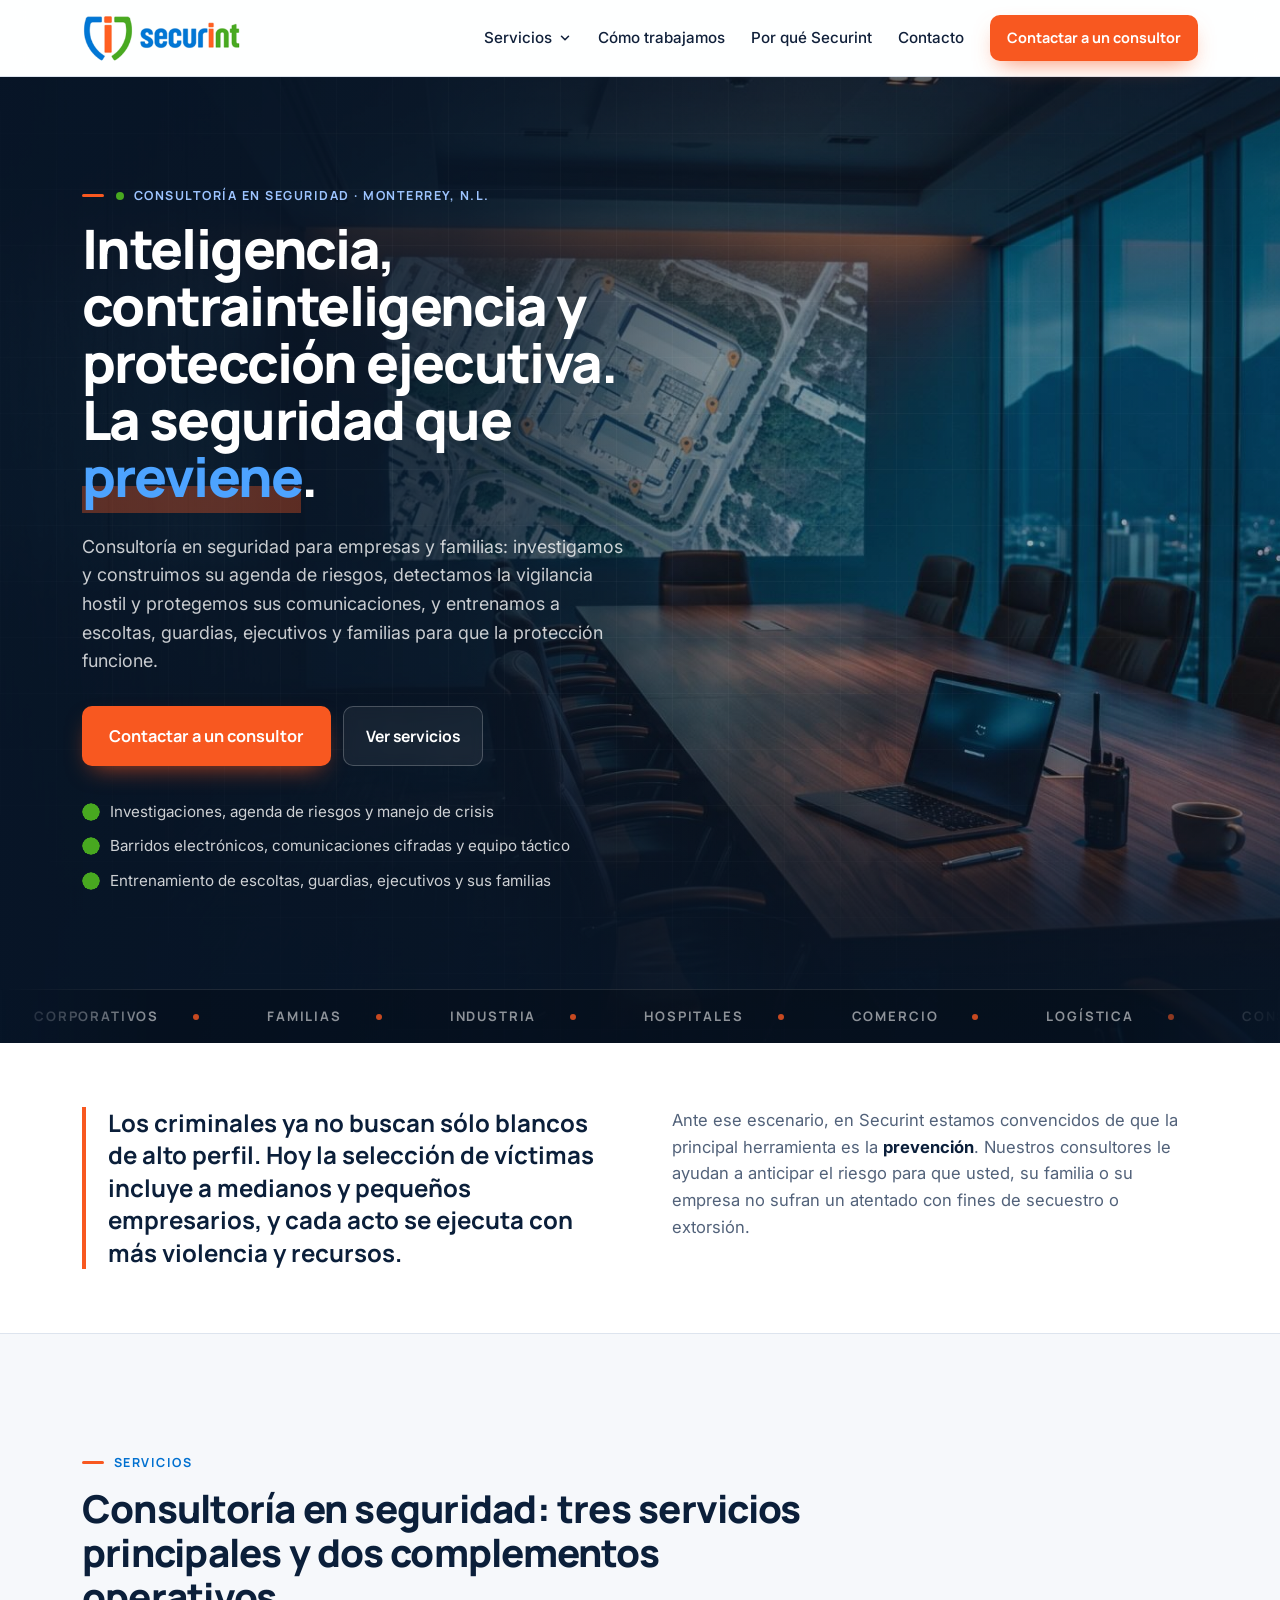
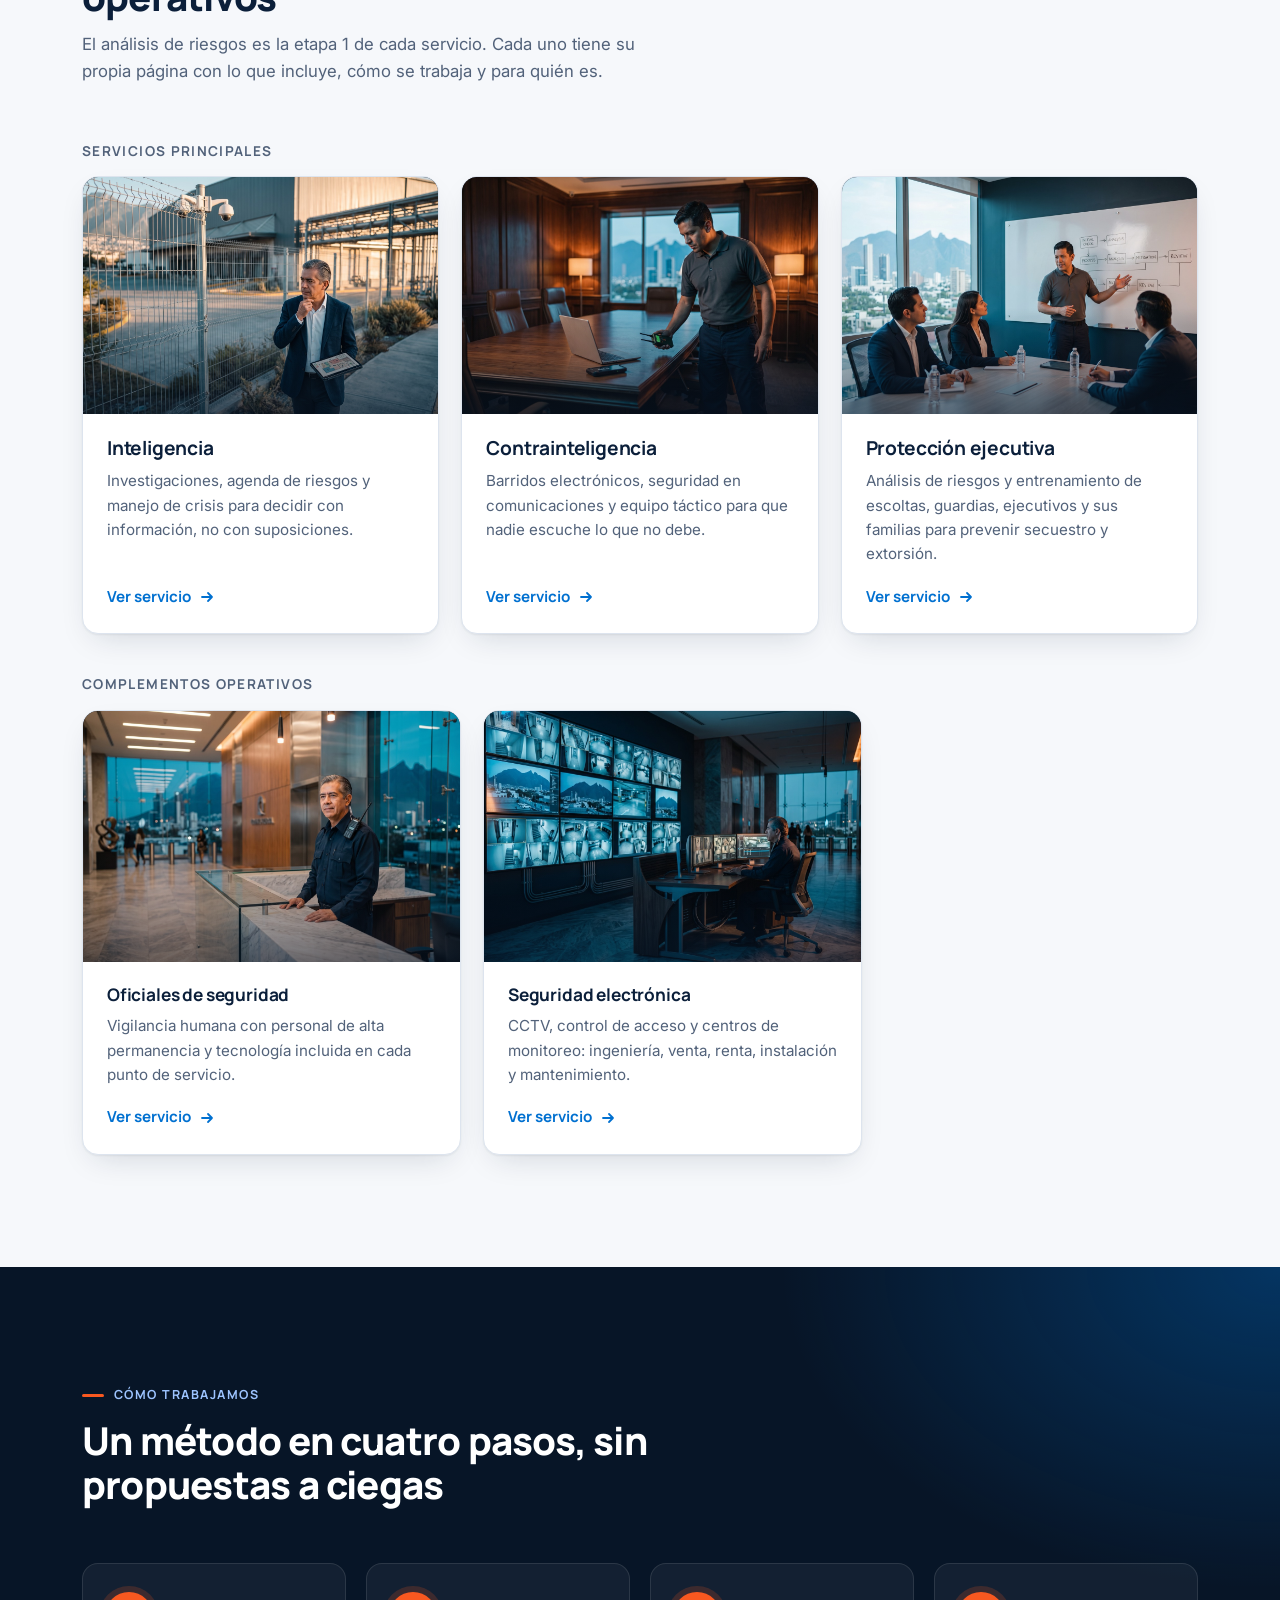
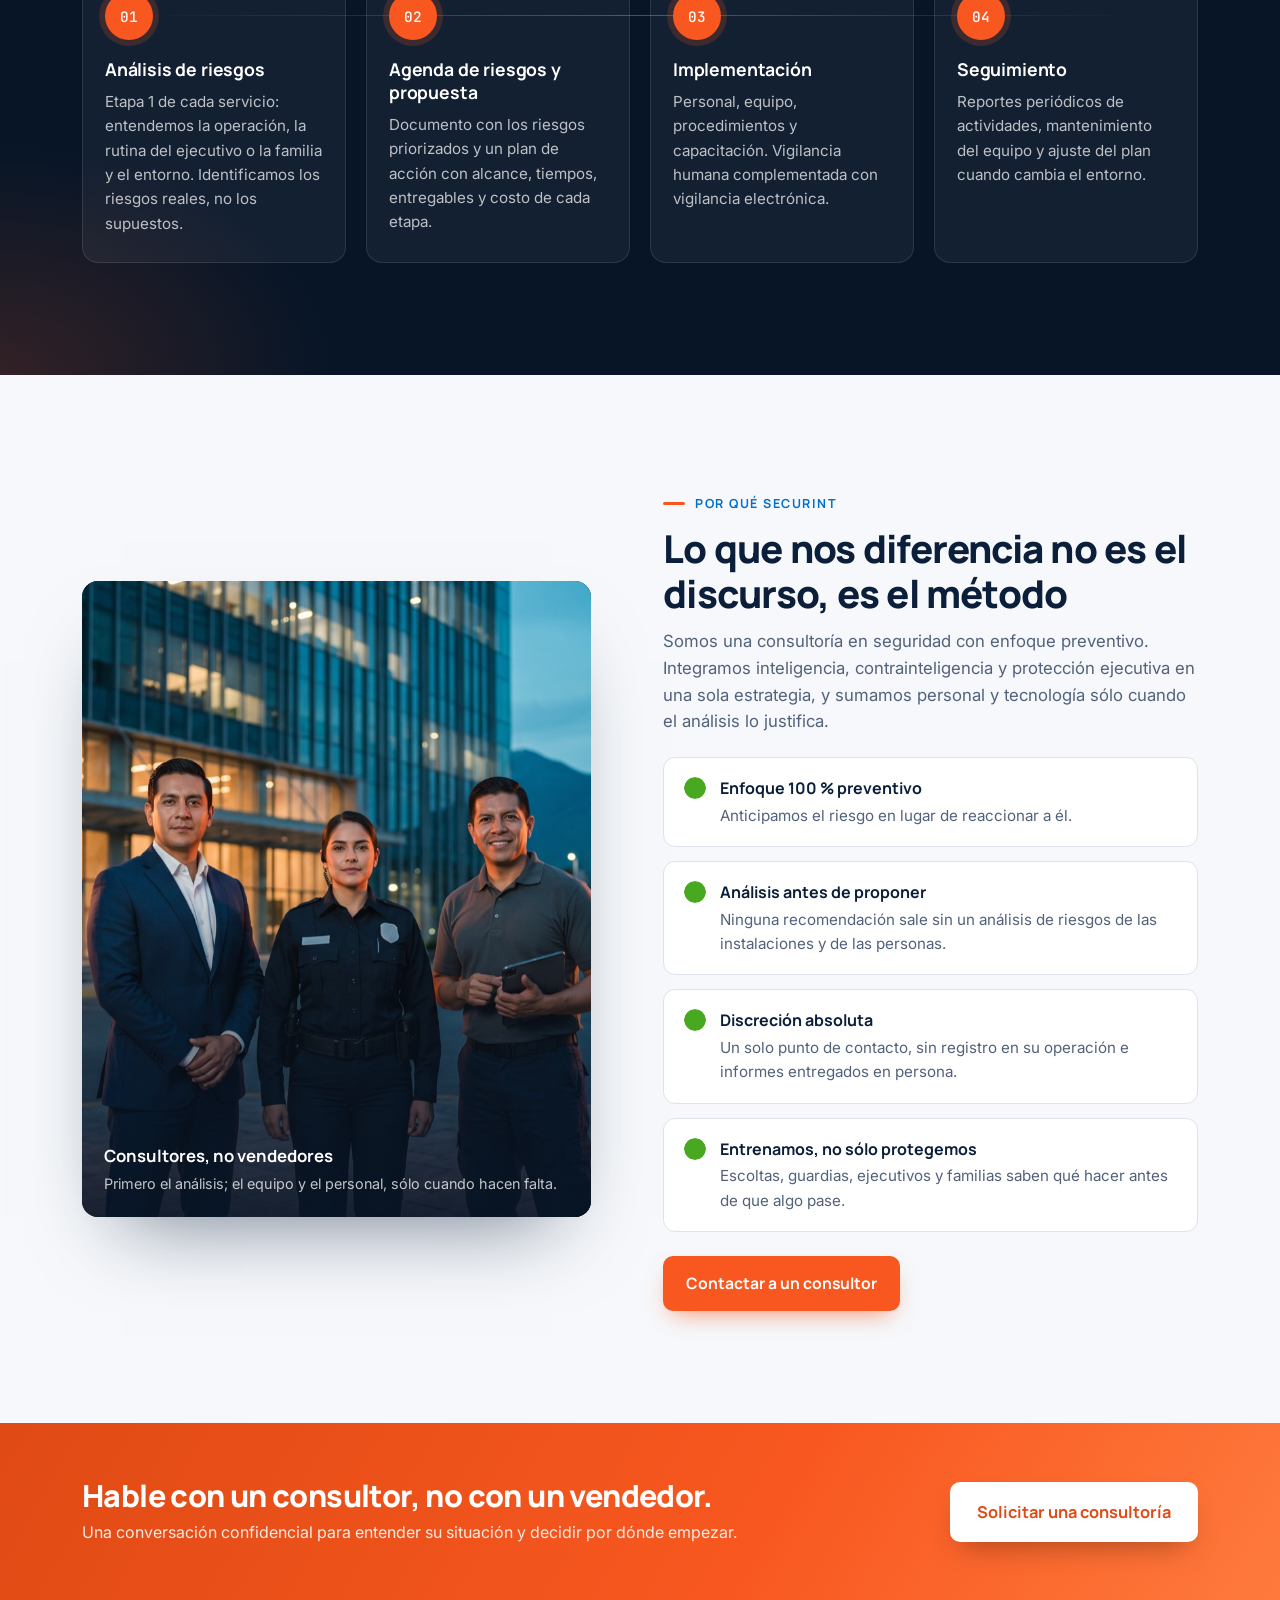
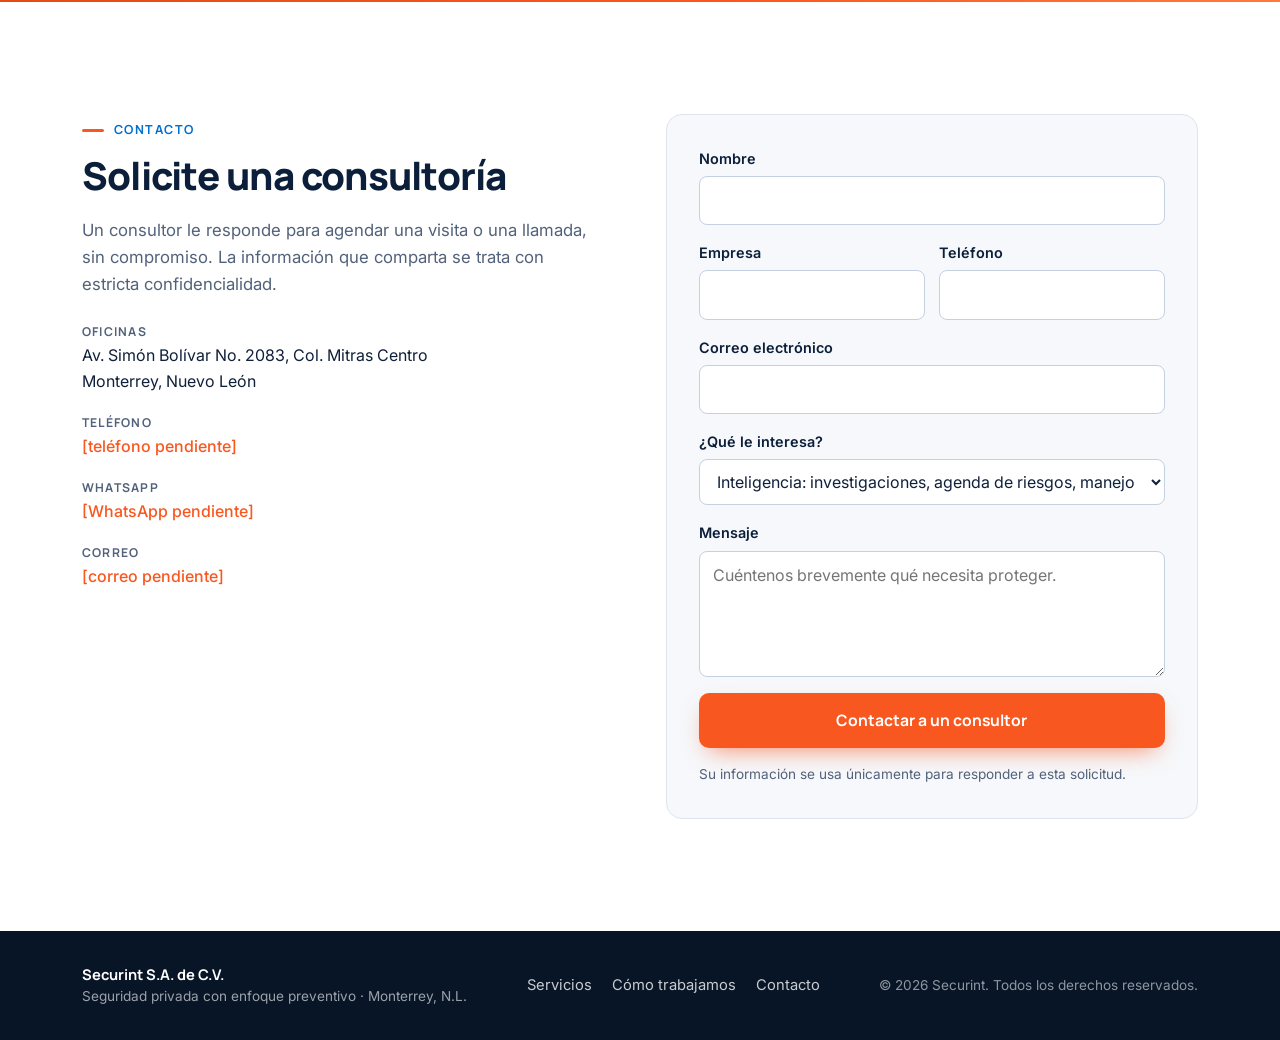
==== commit 250d965b: "feat(sitio): reposicionar como consultoría — inteligencia, contrainteligencia y protección ejecutiva" ====
--- a/index.html
+++ b/index.html
@@ -3,10 +3,10 @@
 <head>
   <meta charset="utf-8">
   <meta name="viewport" content="width=device-width, initial-scale=1, viewport-fit=cover">
-  <title>Securint · Seguridad privada y protección ejecutiva en Monterrey</title>
-  <meta name="description" content="Securint: protección a ejecutivos y familias, evaluaciones de riesgo, oficiales de seguridad, CCTV y control de acceso, inteligencia estratégica y consultoría. Monterrey, N.L.">
-  <meta property="og:title" content="Securint · Seguridad privada con enfoque preventivo">
-  <meta property="og:description" content="Protección ejecutiva, seguridad electrónica, inteligencia y consultoría en Monterrey.">
+  <title>Securint · Consultoría en seguridad: inteligencia, contrainteligencia y protección ejecutiva</title>
+  <meta name="description" content="Securint: consultoría en seguridad en Monterrey. Inteligencia (investigaciones, agenda de riesgos, manejo de crisis), contrainteligencia (barridos, comunicaciones seguras, equipo táctico) y protección ejecutiva (análisis de riesgos y entrenamiento de escoltas, guardias, ejecutivos y familias).">
+  <meta property="og:title" content="Securint · Consultoría en seguridad con enfoque preventivo">
+  <meta property="og:description" content="Inteligencia, contrainteligencia y protección ejecutiva para empresas y familias en Monterrey.">
   <meta property="og:type" content="website">
   <meta name="theme-color" content="#071527">
   <link rel="icon" href="assets/favicon.svg" type="image/svg+xml">
@@ -35,38 +35,34 @@
         </button>
         <div class="mega" id="menu-servicios">
           <div class="mega__grid">
+            <a class="mega__item" href="servicios/inteligencia.html">
+              <span class="mega__icono"><svg viewBox="0 0 24 24"><path d="M3 12s3.5-6 9-6 9 6 9 6-3.5 6-9 6-9-6-9-6z"/><circle cx="12" cy="12" r="2.8"/></svg></span>
+              <span><strong>Inteligencia</strong><small>Investigaciones, agenda de riesgos y manejo de crisis</small></span>
+            </a>
+            <a class="mega__item" href="servicios/contrainteligencia.html">
+              <span class="mega__icono"><svg viewBox="0 0 24 24"><circle cx="12" cy="12" r="2"/><path d="M8.5 8.5a5 5 0 0 0 0 7M15.5 8.5a5 5 0 0 1 0 7"/><path d="M5.5 5.5a9 9 0 0 0 0 13M18.5 5.5a9 9 0 0 1 0 13"/></svg></span>
+              <span><strong>Contrainteligencia</strong><small>Barridos, comunicaciones seguras y equipo táctico</small></span>
+            </a>
             <a class="mega__item" href="servicios/proteccion-ejecutiva.html">
               <span class="mega__icono"><svg viewBox="0 0 24 24"><path d="M12 3l7 3v5c0 5-3.5 8.5-7 10-3.5-1.5-7-5-7-10V6l7-3z"/><circle cx="12" cy="10" r="2.2"/><path d="M8.5 16.5c.8-1.8 2-2.6 3.5-2.6s2.7.8 3.5 2.6"/></svg></span>
-              <span><strong>Protección ejecutiva</strong><small>Ejecutivos, familias y personal clave</small></span>
-            </a>
-            <a class="mega__item" href="servicios/evaluaciones-de-riesgo.html">
-              <span class="mega__icono"><svg viewBox="0 0 24 24"><circle cx="11" cy="11" r="6.5"/><path d="M16 16l5 5"/><path d="M8.5 11h5M11 8.5v5"/></svg></span>
-              <span><strong>Evaluaciones de riesgo</strong><small>Agenda de riesgos y plan de acción</small></span>
+              <span><strong>Protección ejecutiva</strong><small>Análisis de riesgos y entrenamiento de escoltas, guardias, ejecutivos y familias</small></span>
             </a>
             <a class="mega__item" href="servicios/oficiales-de-seguridad.html">
               <span class="mega__icono"><svg viewBox="0 0 24 24"><circle cx="12" cy="7" r="3.5"/><path d="M5 21c0-4 3-6.5 7-6.5s7 2.5 7 6.5"/><path d="M12 14.5v6.5"/></svg></span>
-              <span><strong>Oficiales de seguridad</strong><small>Puntos de servicio 24 horas</small></span>
+              <span><strong>Oficiales de seguridad</strong><small>Complementario · puntos de servicio 24 h</small></span>
             </a>
             <a class="mega__item" href="servicios/seguridad-electronica.html">
               <span class="mega__icono"><svg viewBox="0 0 24 24"><rect x="3" y="6" width="13" height="9" rx="2"/><path d="M16 9.5l5-2.5v8l-5-2.5"/><path d="M7 18.5h5M9.5 15v3.5"/></svg></span>
-              <span><strong>Seguridad electrónica</strong><small>CCTV, accesos y monitoreo</small></span>
-            </a>
-            <a class="mega__item" href="servicios/inteligencia.html">
-              <span class="mega__icono"><svg viewBox="0 0 24 24"><path d="M3 12s3.5-6 9-6 9 6 9 6-3.5 6-9 6-9-6-9-6z"/><circle cx="12" cy="12" r="2.8"/></svg></span>
-              <span><strong>Inteligencia</strong><small>Investigaciones y contramedidas</small></span>
-            </a>
-            <a class="mega__item" href="servicios/consultoria-y-capacitacion.html">
-              <span class="mega__icono"><svg viewBox="0 0 24 24"><path d="M4 19h16"/><path d="M6 19V9l6-4 6 4v10"/><path d="M10 19v-5h4v5"/></svg></span>
-              <span><strong>Consultoría y capacitación</strong><small>Crisis, manejo evasivo, guardias</small></span>
-            </a>
-          </div>
-          <a class="mega__pie" href="#contacto">¿No sabe por dónde empezar? Solicite una evaluación de riesgo →</a>
+              <span><strong>Seguridad electrónica</strong><small>Complementario · CCTV, accesos y monitoreo</small></span>
+            </a>
+          </div>
+          <a class="mega__pie" href="#contacto">¿No sabe por dónde empezar? Contacte a un consultor →</a>
         </div>
       </div>
       <a href="#proceso">Cómo trabajamos</a>
       <a href="#porque">Por qué Securint</a>
       <a href="#contacto">Contacto</a>
-      <a class="boton boton--primario boton--chico" href="#contacto">Solicitar evaluación</a>
+      <a class="boton boton--primario boton--chico" href="#contacto">Contactar a un consultor</a>
     </nav>
   </div>
 </header>
@@ -83,21 +79,21 @@
 
     <div class="contenedor hero__grid">
       <div class="hero__texto">
-        <p class="etiqueta etiqueta--clara"><span class="punto-vivo"></span> Seguridad privada · Monterrey, N.L.</p>
-        <h1>La seguridad que funciona es la que <span class="resaltado">previene</span>.</h1>
+        <p class="etiqueta etiqueta--clara"><span class="punto-vivo"></span> Consultoría en seguridad · Monterrey, N.L.</p>
+        <h1>Inteligencia, contrainteligencia y protección ejecutiva. La seguridad que <span class="resaltado">previene</span>.</h1>
         <p class="hero__bajada">
-          Seguridad privada integral para empresas y familias: protegemos a las personas,
-          resguardamos las instalaciones y cuidamos la información. Primero entendemos el riesgo real,
-          después diseñamos la protección.
+          Consultoría en seguridad para empresas y familias: investigamos y construimos su agenda de riesgos,
+          detectamos la vigilancia hostil y protegemos sus comunicaciones, y entrenamos a escoltas, guardias,
+          ejecutivos y familias para que la protección funcione.
         </p>
         <div class="hero__acciones">
-          <a class="boton boton--primario boton--grande" href="#contacto">Solicitar evaluación de riesgo</a>
-          <a class="boton boton--fantasma" href="#servicios">Explorar servicios</a>
+          <a class="boton boton--primario boton--grande" href="#contacto">Contactar a un consultor</a>
+          <a class="boton boton--fantasma" href="#servicios">Ver servicios</a>
         </div>
         <ul class="hero__puntos" aria-label="Lo que nos distingue">
-          <li>Análisis de riesgo antes de cualquier propuesta</li>
-          <li>Vigilancia humana complementada con tecnología</li>
-          <li>Personal de alta permanencia y baja rotación</li>
+          <li>Investigaciones, agenda de riesgos y manejo de crisis</li>
+          <li>Barridos electrónicos, comunicaciones cifradas y equipo táctico</li>
+          <li>Entrenamiento de escoltas, guardias, ejecutivos y sus familias</li>
         </ul>
       </div>
 
@@ -131,28 +127,41 @@
     <div class="contenedor">
       <div class="seccion__cabeza">
         <p class="etiqueta">Servicios</p>
-        <h2>Todo lo que hace falta para proteger personas, instalaciones e información</h2>
-        <p class="parrafo">Cada servicio tiene su propia página con lo que incluye, cómo se trabaja y para quién es.</p>
-      </div>
-
+        <h2>Consultoría en seguridad: tres servicios principales y dos complementos operativos</h2>
+        <p class="parrafo">El análisis de riesgos es la etapa 1 de cada servicio. Cada uno tiene su propia página con lo que incluye, cómo se trabaja y para quién es.</p>
+      </div>
+
+      <p class="servicios__sub">Servicios principales</p>
       <div class="serv-grid">
+        <a class="serv-card" href="servicios/inteligencia.html">
+          <div class="serv-card__foto"><img src="assets/img/serv-riesgo.jpg" alt="Consultor de Securint analizando el perímetro de una planta con una tableta" width="1400" height="939" loading="lazy"></div>
+          <div class="serv-card__cuerpo">
+            <h3>Inteligencia</h3>
+            <p>Investigaciones, agenda de riesgos y manejo de crisis para decidir con información, no con suposiciones.</p>
+            <span class="serv-card__mas">Ver servicio <svg viewBox="0 0 16 16" aria-hidden="true"><path d="M3 8h10M9 4l4 4-4 4"/></svg></span>
+          </div>
+        </a>
+        <a class="serv-card" href="servicios/contrainteligencia.html">
+          <div class="serv-card__foto"><img src="assets/img/serv-inteligencia.jpg" alt="Técnico realizando un barrido electrónico en una sala de juntas" width="1400" height="939" loading="lazy"></div>
+          <div class="serv-card__cuerpo">
+            <h3>Contrainteligencia</h3>
+            <p>Barridos electrónicos, seguridad en comunicaciones y equipo táctico para que nadie escuche lo que no debe.</p>
+            <span class="serv-card__mas">Ver servicio <svg viewBox="0 0 16 16" aria-hidden="true"><path d="M3 8h10M9 4l4 4-4 4"/></svg></span>
+          </div>
+        </a>
         <a class="serv-card" href="servicios/proteccion-ejecutiva.html">
-          <div class="serv-card__foto"><img src="assets/img/serv-ejecutivos.jpg" alt="Agente de protección abriendo la puerta del vehículo a un ejecutivo" width="1400" height="939" loading="lazy"></div>
-          <div class="serv-card__cuerpo">
-            <h3>Protección a ejecutivos y familias</h3>
-            <p>Prevención de secuestro y extorsión para ejecutivos, familias y personal clave.</p>
-            <span class="serv-card__mas">Ver servicio <svg viewBox="0 0 16 16" aria-hidden="true"><path d="M3 8h10M9 4l4 4-4 4"/></svg></span>
-          </div>
-        </a>
-        <a class="serv-card" href="servicios/evaluaciones-de-riesgo.html">
-          <div class="serv-card__foto"><img src="assets/img/serv-riesgo.jpg" alt="Consultor revisando el perímetro de una planta industrial" width="1400" height="939" loading="lazy"></div>
-          <div class="serv-card__cuerpo">
-            <h3>Evaluaciones de riesgo</h3>
-            <p>Análisis de vulnerabilidad de instalaciones, ejecutivos y familia antes de proponer cualquier medida.</p>
-            <span class="serv-card__mas">Ver servicio <svg viewBox="0 0 16 16" aria-hidden="true"><path d="M3 8h10M9 4l4 4-4 4"/></svg></span>
-          </div>
-        </a>
-        <a class="serv-card" href="servicios/oficiales-de-seguridad.html">
+          <div class="serv-card__foto"><img src="assets/img/serv-consultoria.jpg" alt="Consultor capacitando a un grupo de ejecutivos" width="1400" height="939" loading="lazy"></div>
+          <div class="serv-card__cuerpo">
+            <h3>Protección ejecutiva</h3>
+            <p>Análisis de riesgos y entrenamiento de escoltas, guardias, ejecutivos y sus familias para prevenir secuestro y extorsión.</p>
+            <span class="serv-card__mas">Ver servicio <svg viewBox="0 0 16 16" aria-hidden="true"><path d="M3 8h10M9 4l4 4-4 4"/></svg></span>
+          </div>
+        </a>
+      </div>
+
+      <p class="servicios__sub servicios__sub--sep">Complementos operativos</p>
+      <div class="serv-grid serv-grid--dos">
+        <a class="serv-card serv-card--chica" href="servicios/oficiales-de-seguridad.html">
           <div class="serv-card__foto"><img src="assets/img/serv-oficiales.jpg" alt="Oficial de seguridad en la recepción de un edificio corporativo" width="1400" height="939" loading="lazy"></div>
           <div class="serv-card__cuerpo">
             <h3>Oficiales de seguridad</h3>
@@ -160,27 +169,11 @@
             <span class="serv-card__mas">Ver servicio <svg viewBox="0 0 16 16" aria-hidden="true"><path d="M3 8h10M9 4l4 4-4 4"/></svg></span>
           </div>
         </a>
-        <a class="serv-card" href="servicios/seguridad-electronica.html">
+        <a class="serv-card serv-card--chica" href="servicios/seguridad-electronica.html">
           <div class="serv-card__foto"><img src="assets/img/serv-electronica.jpg" alt="Sala de monitoreo con pared de pantallas de CCTV" width="1400" height="939" loading="lazy"></div>
           <div class="serv-card__cuerpo">
             <h3>Seguridad electrónica</h3>
             <p>CCTV, control de acceso y centros de monitoreo: ingeniería, venta, renta, instalación y mantenimiento.</p>
-            <span class="serv-card__mas">Ver servicio <svg viewBox="0 0 16 16" aria-hidden="true"><path d="M3 8h10M9 4l4 4-4 4"/></svg></span>
-          </div>
-        </a>
-        <a class="serv-card" href="servicios/inteligencia.html">
-          <div class="serv-card__foto"><img src="assets/img/serv-inteligencia.jpg" alt="Técnico revisando una sala de juntas con un detector de dispositivos" width="1400" height="939" loading="lazy"></div>
-          <div class="serv-card__cuerpo">
-            <h3>Inteligencia y contrainteligencia</h3>
-            <p>Investigaciones, estudios sociales y contramedidas para proteger la información de su empresa y su familia.</p>
-            <span class="serv-card__mas">Ver servicio <svg viewBox="0 0 16 16" aria-hidden="true"><path d="M3 8h10M9 4l4 4-4 4"/></svg></span>
-          </div>
-        </a>
-        <a class="serv-card" href="servicios/consultoria-y-capacitacion.html">
-          <div class="serv-card__foto"><img src="assets/img/serv-consultoria.jpg" alt="Instructor de seguridad capacitando a un grupo de ejecutivos" width="1400" height="939" loading="lazy"></div>
-          <div class="serv-card__cuerpo">
-            <h3>Consultoría y capacitación</h3>
-            <p>Comités de crisis, procedimientos de emergencia y cursos para guardias y ejecutivos.</p>
             <span class="serv-card__mas">Ver servicio <svg viewBox="0 0 16 16" aria-hidden="true"><path d="M3 8h10M9 4l4 4-4 4"/></svg></span>
           </div>
         </a>
@@ -200,8 +193,8 @@
       <ol class="pasos">
         <li class="paso">
           <span class="paso__num">01</span>
-          <h3>Evaluación de riesgo</h3>
-          <p>Visitamos las instalaciones y entendemos la rutina del ejecutivo o la familia. Identificamos las necesidades reales, no las supuestas.</p>
+          <h3>Análisis de riesgos</h3>
+          <p>Etapa 1 de cada servicio: entendemos la operación, la rutina del ejecutivo o la familia y el entorno. Identificamos los riesgos reales, no los supuestos.</p>
         </li>
         <li class="paso">
           <span class="paso__num">02</span>
@@ -228,8 +221,8 @@
       <div class="porque__foto">
         <img src="assets/img/equipo.jpg" alt="Equipo de Securint: consultor, oficial de seguridad y técnico frente a un edificio corporativo" width="1400" height="939" loading="lazy">
         <div class="porque__sello">
-          <strong>Personas + tecnología + inteligencia</strong>
-          <span>Una sola estrategia, un solo responsable.</span>
+          <strong>Consultores, no vendedores</strong>
+          <span>Primero el análisis; el equipo y el personal, sólo cuando hacen falta.</span>
         </div>
       </div>
 
@@ -238,8 +231,8 @@
           <p class="etiqueta">Por qué Securint</p>
           <h2>Lo que nos diferencia no es el discurso, es el método</h2>
           <p class="parrafo">
-            Manejamos esquemas efectivos de seguridad para los tiempos de alta criminalidad que vivimos,
-            integrando personas, tecnología e inteligencia en una sola estrategia.
+            Somos una consultoría en seguridad con enfoque preventivo. Integramos inteligencia, contrainteligencia
+            y protección ejecutiva en una sola estrategia, y sumamos personal y tecnología sólo cuando el análisis lo justifica.
           </p>
         </div>
 
@@ -249,19 +242,19 @@
           <span>Anticipamos el riesgo en lugar de reaccionar a él.</span>
         </li>
         <li class="razon">
-          <strong>Análisis antes de vender</strong>
-          <span>Ninguna propuesta sale sin una evaluación de las instalaciones y de las personas.</span>
+          <strong>Análisis antes de proponer</strong>
+          <span>Ninguna recomendación sale sin un análisis de riesgos de las instalaciones y de las personas.</span>
         </li>
         <li class="razon">
-          <strong>Personal que se queda</strong>
-          <span>Sueldos por encima del mercado, reclutamiento constante y baja rotación.</span>
+          <strong>Discreción absoluta</strong>
+          <span>Un solo punto de contacto, sin registro en su operación e informes entregados en persona.</span>
         </li>
         <li class="razon">
-          <strong>Tecnología incluida</strong>
-          <span>Sistema básico de cámaras en comodato con cada punto de servicio de 24 horas.</span>
+          <strong>Entrenamos, no sólo protegemos</strong>
+          <span>Escoltas, guardias, ejecutivos y familias saben qué hacer antes de que algo pase.</span>
         </li>
       </ul>
-        <a class="boton boton--primario porque__boton" href="#contacto">Hablar con un consultor</a>
+        <a class="boton boton--primario porque__boton" href="#contacto">Contactar a un consultor</a>
       </div>
     </div>
   </section>
@@ -270,10 +263,10 @@
   <section class="banda">
     <div class="contenedor banda__fila">
       <div>
-        <h2>Empiece por saber dónde está expuesto.</h2>
-        <p>Una evaluación de riesgo le dice qué proteger primero y qué no hace falta comprar.</p>
-      </div>
-      <a class="boton boton--primario boton--grande" href="#contacto">Solicitar evaluación de riesgo</a>
+        <h2>Hable con un consultor, no con un vendedor.</h2>
+        <p>Una conversación confidencial para entender su situación y decidir por dónde empezar.</p>
+      </div>
+      <a class="boton boton--primario boton--grande" href="#contacto">Solicitar una consultoría</a>
     </div>
   </section>
 
@@ -282,7 +275,7 @@
     <div class="contenedor contacto__grid">
       <div>
         <p class="etiqueta">Contacto</p>
-        <h2>Cuéntenos qué necesita proteger</h2>
+        <h2>Solicite una consultoría</h2>
         <p class="parrafo">
           Un consultor le responde para agendar una visita o una llamada, sin compromiso.
           La información que comparta se trata con estricta confidencialidad.
@@ -330,12 +323,11 @@
         <div class="campo">
           <label for="interes">¿Qué le interesa?</label>
           <select id="interes" name="interes">
-            <option value="Protección a ejecutivos y familias">Protección a ejecutivos y familias</option>
-            <option value="Evaluación de riesgo">Evaluación de riesgo</option>
+            <option value="Inteligencia">Inteligencia: investigaciones, agenda de riesgos, manejo de crisis</option>
+            <option value="Contrainteligencia">Contrainteligencia: barridos, comunicaciones seguras, equipo táctico</option>
+            <option value="Protección ejecutiva">Protección ejecutiva: análisis de riesgos y entrenamiento</option>
             <option value="Oficiales de seguridad">Oficiales de seguridad</option>
-            <option value="Seguridad electrónica">Seguridad electrónica (CCTV y accesos)</option>
-            <option value="Inteligencia e investigaciones">Inteligencia e investigaciones</option>
-            <option value="Consultoría y capacitación">Consultoría y capacitación</option>
+            <option value="Seguridad electrónica">Seguridad electrónica</option>
             <option value="Otro">Otro</option>
           </select>
         </div>
@@ -343,7 +335,7 @@
           <label for="mensaje">Mensaje</label>
           <textarea id="mensaje" name="mensaje" rows="4" placeholder="Cuéntenos brevemente qué necesita proteger."></textarea>
         </div>
-        <button class="boton boton--primario boton--ancho" type="submit">Enviar solicitud</button>
+        <button class="boton boton--primario boton--ancho" type="submit">Contactar a un consultor</button>
         <p class="formulario__nota" id="formulario-nota" aria-live="polite">Su información se usa únicamente para responder a esta solicitud.</p>
       </form>
     </div>
--- a/css/styles.css
+++ b/css/styles.css
@@ -56,7 +56,7 @@
   letter-spacing: -0.01em;
   margin: 0 0 .5em;
 }
-h1 { font-size: clamp(2.2rem, 4.8vw, 3.9rem); line-height: 1.05; font-weight: 800; letter-spacing: -0.03em; }
+h1 { font-size: clamp(2.1rem, 4.4vw, 3.4rem); line-height: 1.05; font-weight: 800; letter-spacing: -0.03em; }
 h2 { font-size: clamp(1.6rem, 3vw, 2.4rem); line-height: 1.15; font-weight: 800; letter-spacing: -0.02em; }
 h3 { font-size: 1.2rem; line-height: 1.3; font-weight: 700; }
 p { margin: 0 0 1em; }
@@ -317,6 +317,10 @@
 .serv-card__mas svg { width: 16px; height: 16px; fill: none; stroke: currentColor; stroke-width: 1.8; stroke-linecap: round; stroke-linejoin: round; transition: transform var(--transicion); }
 .serv-card:hover .serv-card__mas svg { transform: translateX(4px); }
 .serv-card--chica .serv-card__cuerpo h3 { font-size: 1.08rem; }
+
+.servicios__sub { font-family: var(--fuente-titulos); font-weight: 700; font-size: .85rem; letter-spacing: .1em; text-transform: uppercase; color: var(--texto-2); margin: 0 0 14px; }
+.servicios__sub--sep { margin-top: 40px; }
+.serv-grid--dos { grid-template-columns: repeat(2, minmax(0, 1fr)); max-width: 780px; }
 
 /* ---------- Página de servicio ---------- */
 
@@ -688,5 +692,5 @@
   .cabecera__logo img { width: 132px; }
   .pie__fila { flex-direction: column; align-items: flex-start; }
   .porque__foto { aspect-ratio: 4 / 3; }
-  .serv-grid, .incluye-grid { grid-template-columns: 1fr; }
-}
+  .serv-grid, .serv-grid--dos, .incluye-grid { grid-template-columns: 1fr; }
+}
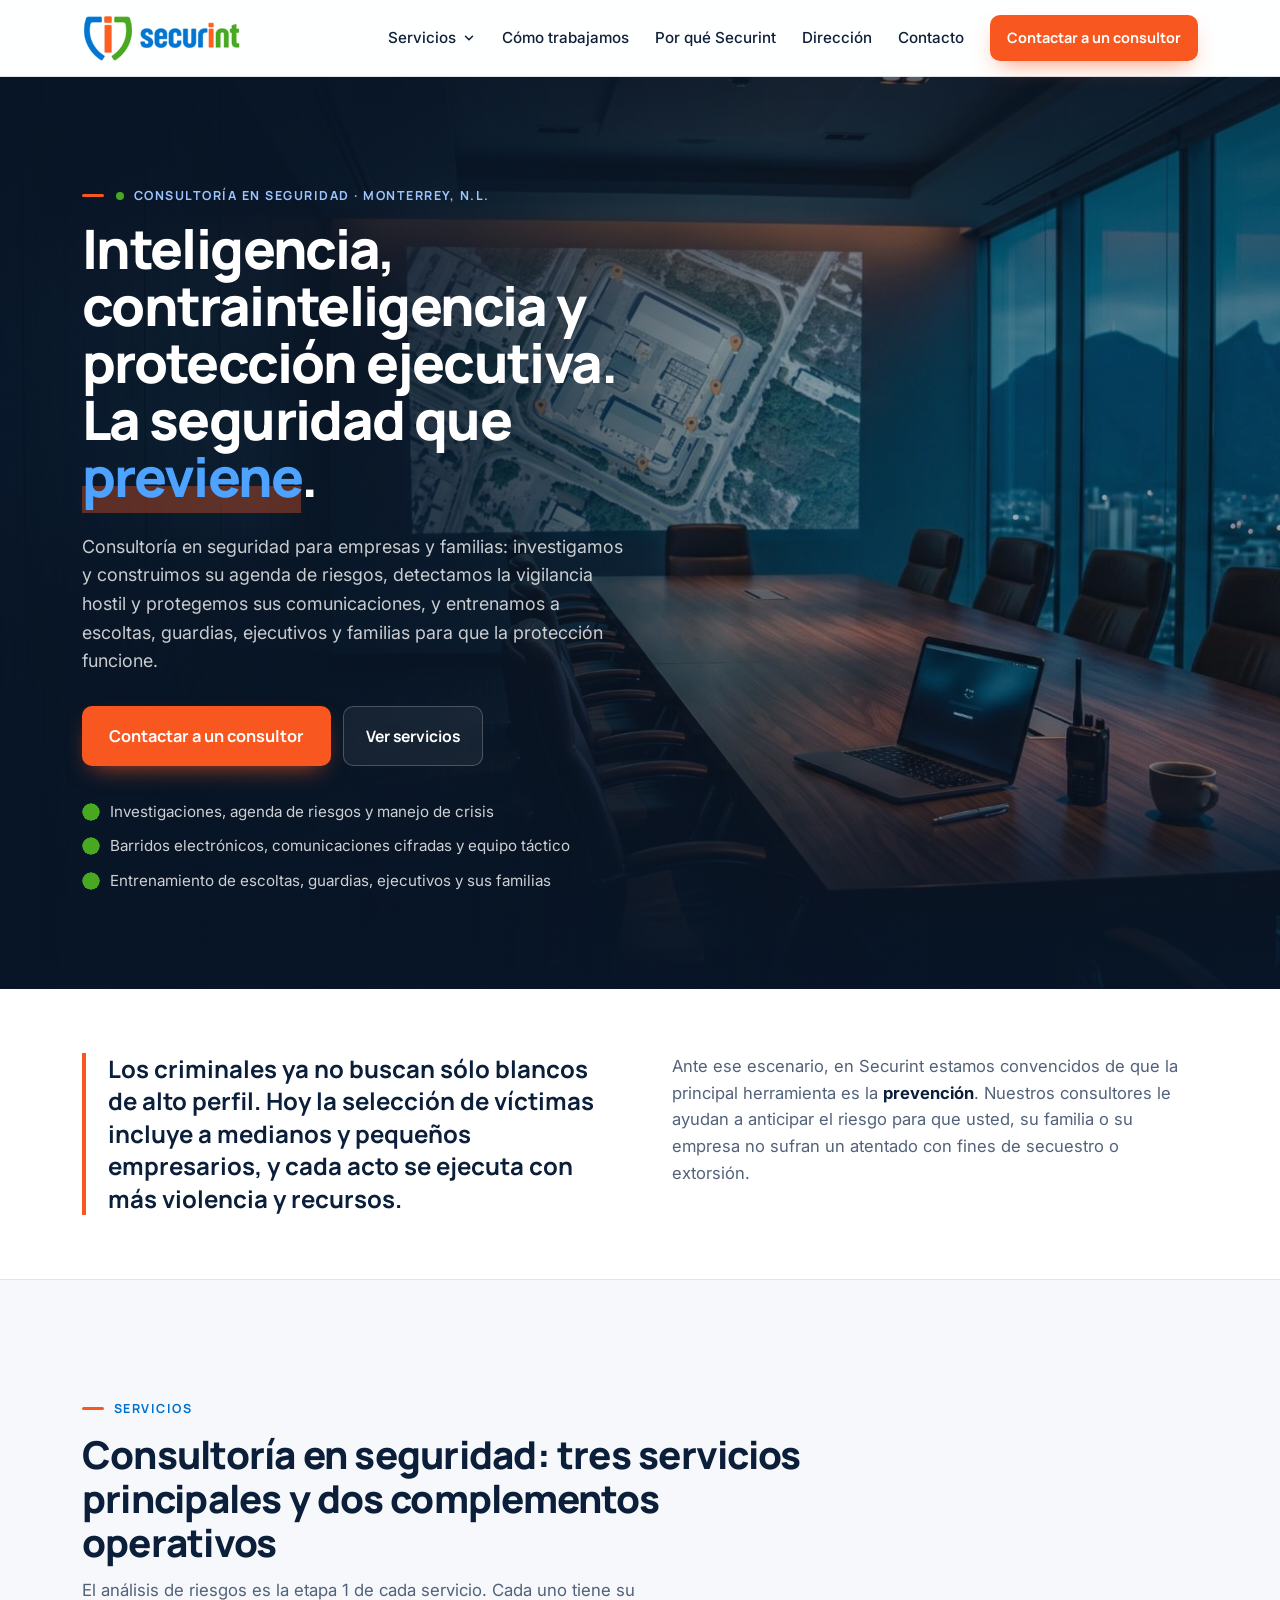
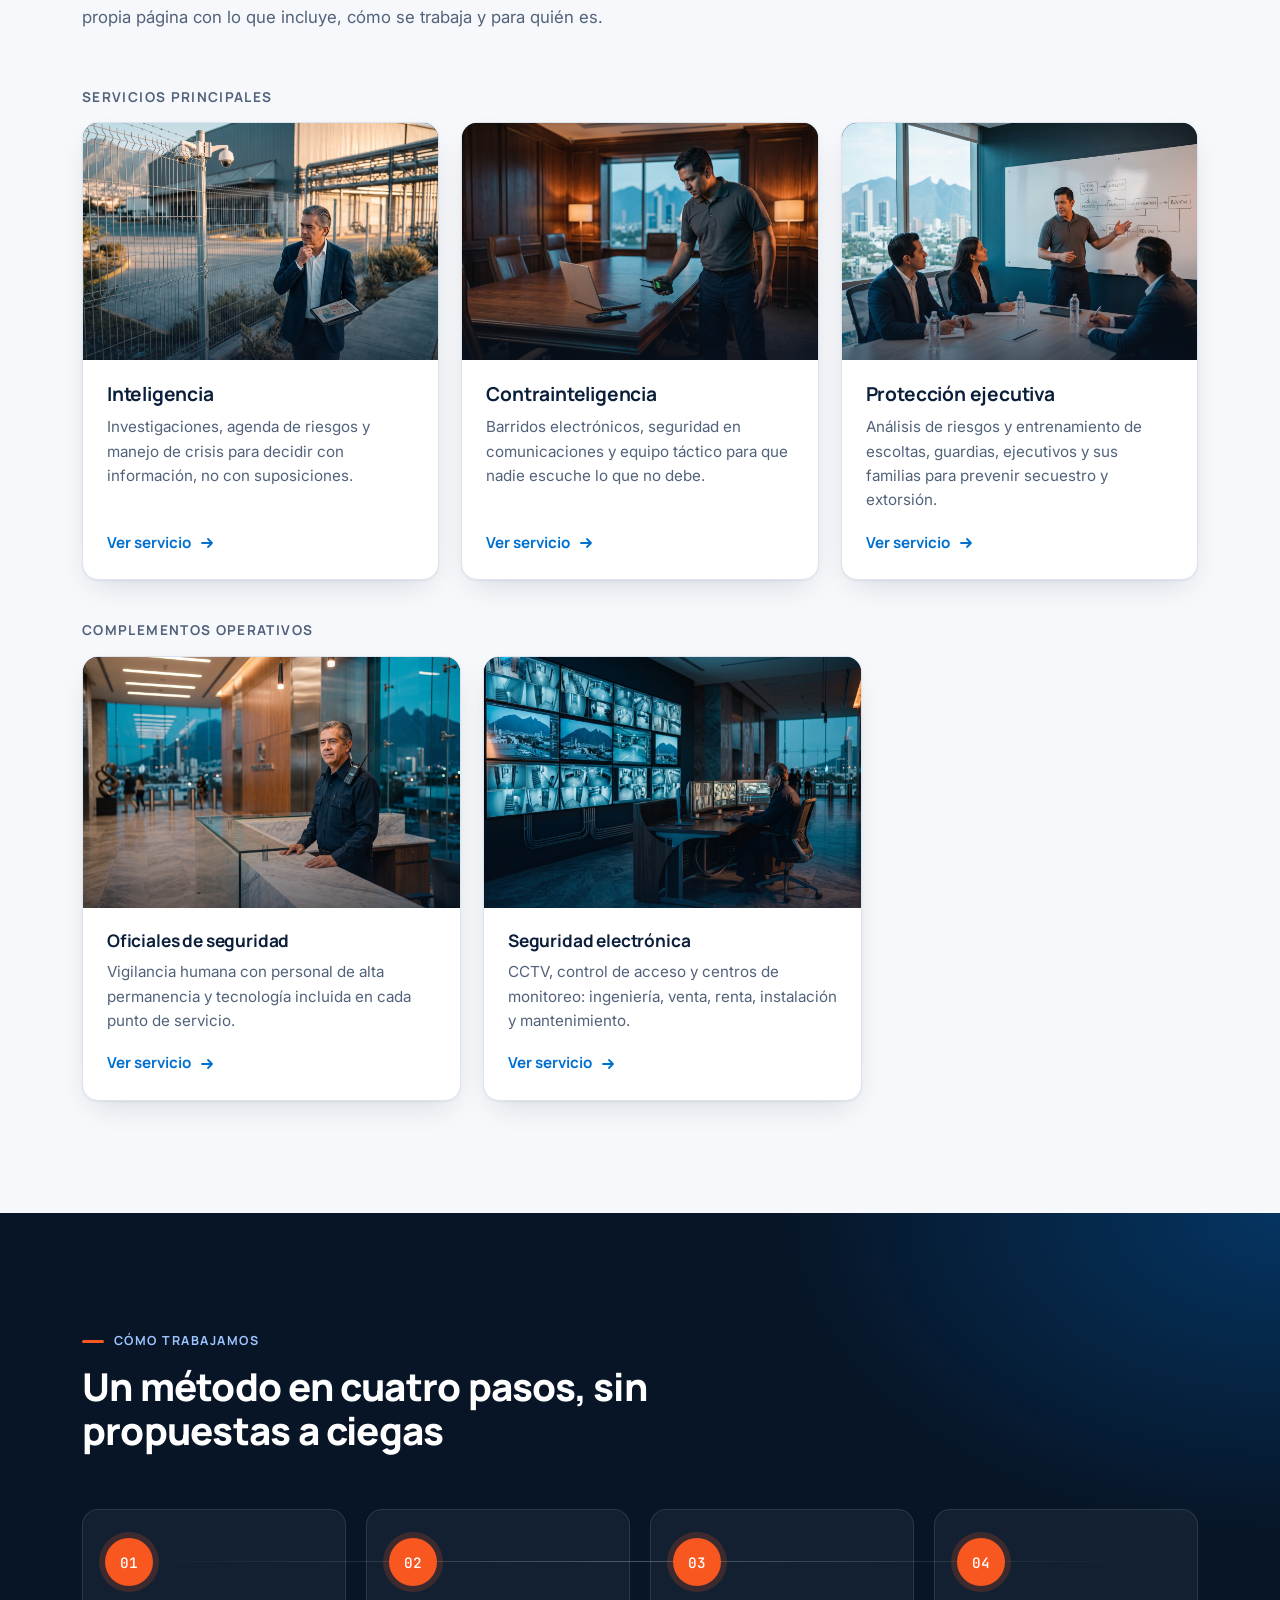
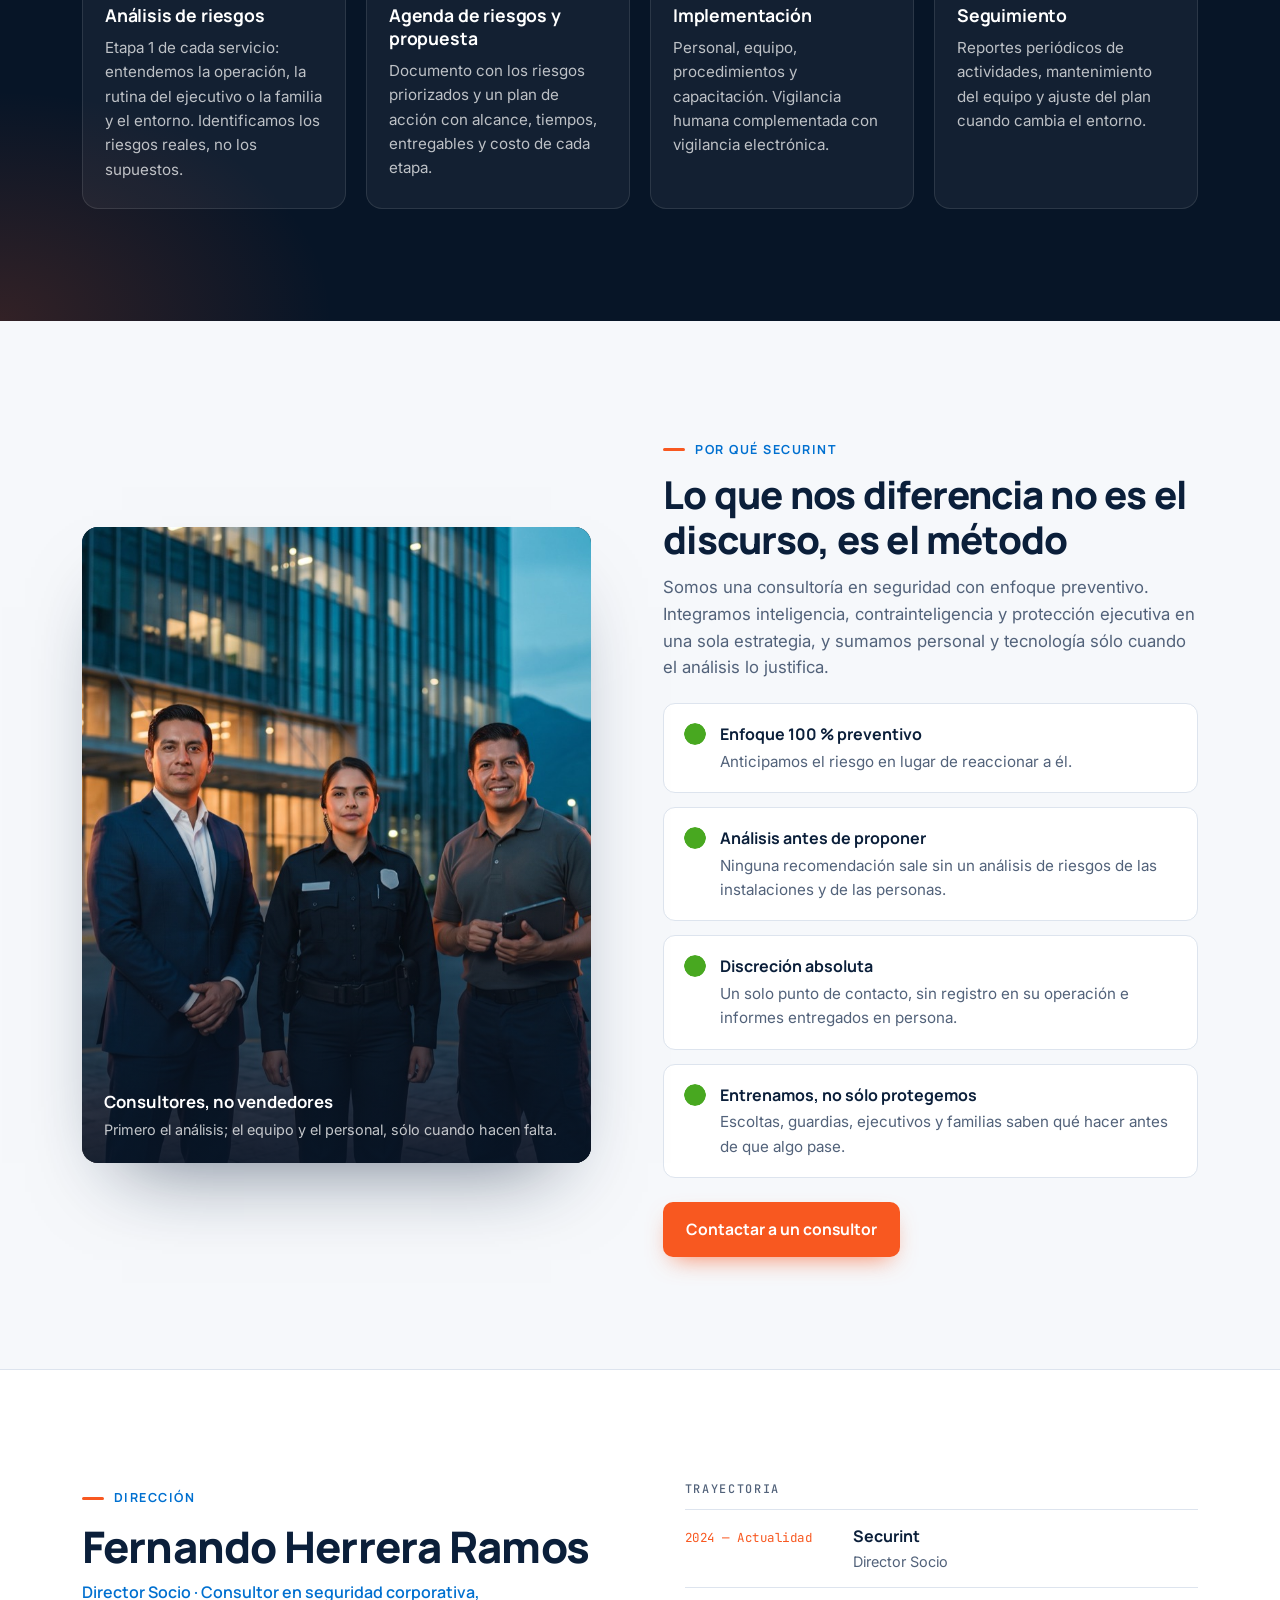
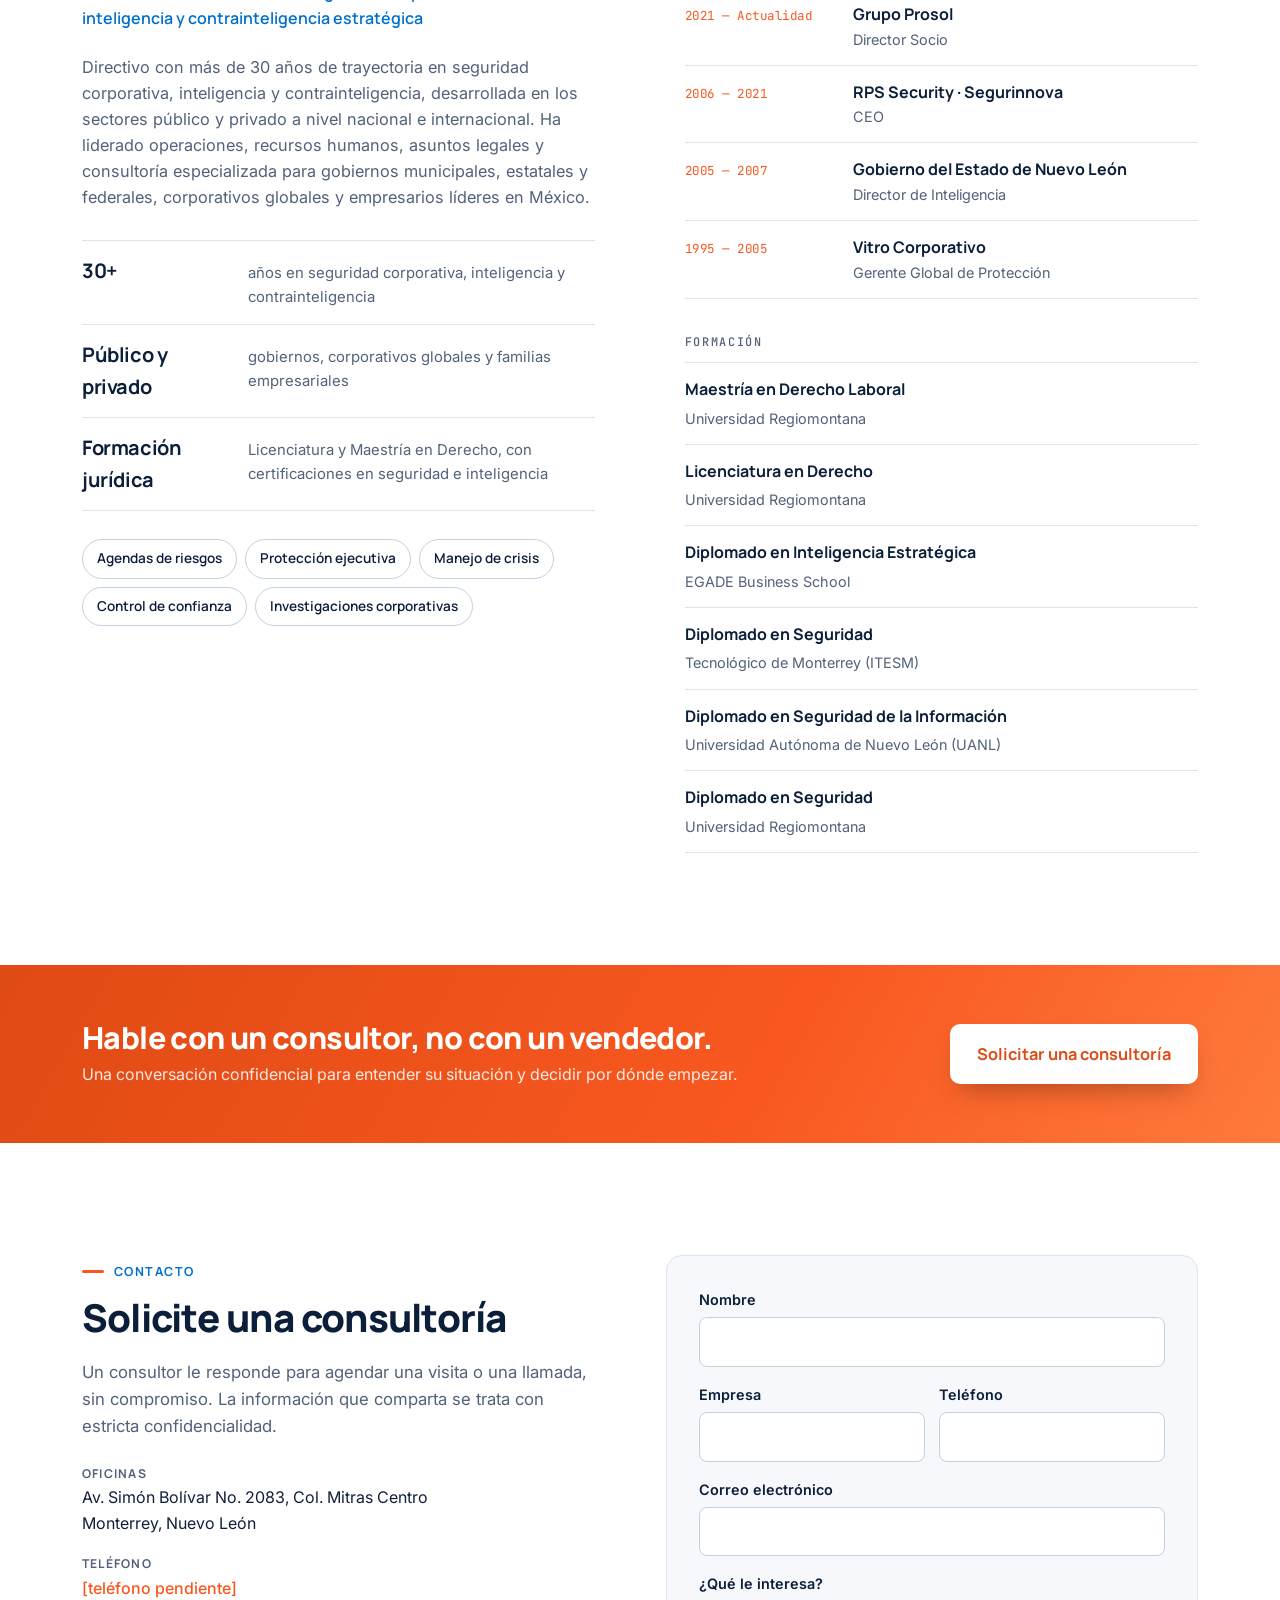
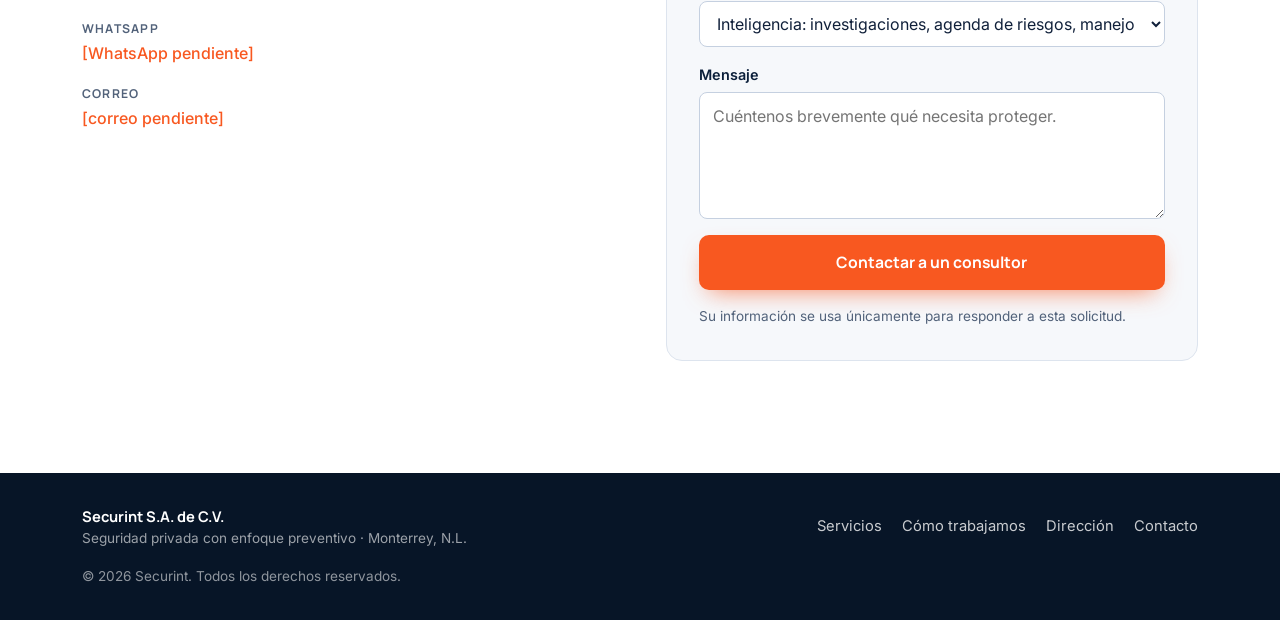
==== commit 811f34f3: "feat(inicio): sección Dirección con el perfil de Fernando Herrera Ramos y pasada minimalista — una c" ====
--- a/index.html
+++ b/index.html
@@ -61,6 +61,7 @@
       </div>
       <a href="#proceso">Cómo trabajamos</a>
       <a href="#porque">Por qué Securint</a>
+      <a href="#direccion">Dirección</a>
       <a href="#contacto">Contacto</a>
       <a class="boton boton--primario boton--chico" href="#contacto">Contactar a un consultor</a>
     </nav>
@@ -74,7 +75,6 @@
     <div class="hero__fondo" aria-hidden="true">
       <img class="hero__foto" src="assets/img/hero.jpg" alt="" width="2000" height="1120" fetchpriority="high">
       <div class="hero__velo"></div>
-      <div class="hero__grid-fondo"></div>
     </div>
 
     <div class="contenedor hero__grid">
@@ -99,12 +99,6 @@
 
     </div>
 
-    <div class="sectores" aria-label="Sectores que atendemos">
-      <div class="sectores__pista">
-        <span>Corporativos</span><span>Familias</span><span>Industria</span><span>Hospitales</span><span>Comercio</span><span>Logística</span><span>Construcción</span><span>Residencial</span>
-        <span>Corporativos</span><span>Familias</span><span>Industria</span><span>Hospitales</span><span>Comercio</span><span>Logística</span><span>Construcción</span><span>Residencial</span>
-      </div>
-    </div>
   </section>
 
   <!-- CONTEXTO -->
@@ -259,6 +253,58 @@
     </div>
   </section>
 
+  <!-- DIRECCIÓN -->
+  <section class="seccion seccion--direccion" id="direccion">
+    <div class="contenedor">
+      <div class="direccion__grid">
+        <div class="direccion__perfil">
+          <p class="etiqueta">Dirección</p>
+          <h2 class="direccion__nombre">Fernando Herrera Ramos</h2>
+          <p class="direccion__cargo">Director Socio · Consultor en seguridad corporativa, inteligencia y contrainteligencia estratégica</p>
+          <p class="direccion__texto">
+            Directivo con más de 30 años de trayectoria en seguridad corporativa, inteligencia y contrainteligencia,
+            desarrollada en los sectores público y privado a nivel nacional e internacional. Ha liderado operaciones,
+            recursos humanos, asuntos legales y consultoría especializada para gobiernos municipales, estatales y federales,
+            corporativos globales y empresarios líderes en México.
+          </p>
+          <ul class="direccion__hechos">
+            <li><strong>30+</strong><span>años en seguridad corporativa, inteligencia y contrainteligencia</span></li>
+            <li><strong>Público y privado</strong><span>gobiernos, corporativos globales y familias empresariales</span></li>
+            <li><strong>Formación jurídica</strong><span>Licenciatura y Maestría en Derecho, con certificaciones en seguridad e inteligencia</span></li>
+          </ul>
+          <ul class="direccion__especialidades" aria-label="Especialidades">
+            <li>Agendas de riesgos</li>
+            <li>Protección ejecutiva</li>
+            <li>Manejo de crisis</li>
+            <li>Control de confianza</li>
+            <li>Investigaciones corporativas</li>
+          </ul>
+        </div>
+
+        <div class="direccion__detalle">
+          <h3 class="direccion__sub">Trayectoria</h3>
+          <ol class="trayectoria">
+            <li><span class="trayectoria__anio">2024 — Actualidad</span><div><strong>Securint</strong><span>Director Socio</span></div></li>
+            <li><span class="trayectoria__anio">2021 — Actualidad</span><div><strong>Grupo Prosol</strong><span>Director Socio</span></div></li>
+            <li><span class="trayectoria__anio">2006 — 2021</span><div><strong>RPS Security · Segurinnova</strong><span>CEO</span></div></li>
+            <li><span class="trayectoria__anio">2005 — 2007</span><div><strong>Gobierno del Estado de Nuevo León</strong><span>Director de Inteligencia</span></div></li>
+            <li><span class="trayectoria__anio">1995 — 2005</span><div><strong>Vitro Corporativo</strong><span>Gerente Global de Protección</span></div></li>
+          </ol>
+
+          <h3 class="direccion__sub">Formación</h3>
+          <ul class="formacion">
+            <li><strong>Maestría en Derecho Laboral</strong><span>Universidad Regiomontana</span></li>
+            <li><strong>Licenciatura en Derecho</strong><span>Universidad Regiomontana</span></li>
+            <li><strong>Diplomado en Inteligencia Estratégica</strong><span>EGADE Business School</span></li>
+            <li><strong>Diplomado en Seguridad</strong><span>Tecnológico de Monterrey (ITESM)</span></li>
+            <li><strong>Diplomado en Seguridad de la Información</strong><span>Universidad Autónoma de Nuevo León (UANL)</span></li>
+            <li><strong>Diplomado en Seguridad</strong><span>Universidad Regiomontana</span></li>
+          </ul>
+        </div>
+      </div>
+    </div>
+  </section>
+
   <!-- BANDA CTA -->
   <section class="banda">
     <div class="contenedor banda__fila">
@@ -352,6 +398,7 @@
     <nav class="pie__nav" aria-label="Pie de página">
       <a href="#servicios">Servicios</a>
       <a href="#proceso">Cómo trabajamos</a>
+      <a href="#direccion">Dirección</a>
       <a href="#contacto">Contacto</a>
     </nav>
     <span class="pie__copy">© <span id="anio"></span> Securint. Todos los derechos reservados.</span>
--- a/css/styles.css
+++ b/css/styles.css
@@ -196,15 +196,6 @@
 }
 .hero h1 { color: #fff; max-width: 15ch; }
 .hero__fondo { position: absolute; inset: 0; pointer-events: none; }
-.hero__grid-fondo {
-  position: absolute; inset: 0;
-  background-image:
-    linear-gradient(rgba(255, 255, 255, .06) 1px, transparent 1px),
-    linear-gradient(90deg, rgba(255, 255, 255, .06) 1px, transparent 1px);
-  background-size: 56px 56px;
-  mask-image: radial-gradient(70% 70% at 50% 40%, #000 30%, transparent 100%);
-  -webkit-mask-image: radial-gradient(70% 70% at 50% 40%, #000 30%, transparent 100%);
-}
 .hero__foto {
   position: absolute; inset: 0; width: 100%; height: 100%;
   object-fit: cover; object-position: 60% center;
@@ -218,7 +209,6 @@
     linear-gradient(90deg, rgba(7, 21, 39, .94) 0%, rgba(7, 21, 39, .8) 36%, rgba(7, 21, 39, .35) 62%, rgba(7, 21, 39, .3) 100%),
     linear-gradient(180deg, rgba(7, 21, 39, .5) 0%, transparent 30%, transparent 65%, rgba(7, 21, 39, .92) 100%);
 }
-.hero__grid-fondo { opacity: .5; }
 
 .hero__grid {
   position: relative;
@@ -243,25 +233,6 @@
   -webkit-mask: url("data:image/svg+xml;utf8,<svg xmlns='http://www.w3.org/2000/svg' viewBox='0 0 24 24'><circle cx='12' cy='12' r='12' fill='black'/><path d='M7 12.5l3.2 3.2L17 9' stroke='white' stroke-width='2.4' fill='none' stroke-linecap='round' stroke-linejoin='round'/></svg>") center / contain no-repeat;
   mask: url("data:image/svg+xml;utf8,<svg xmlns='http://www.w3.org/2000/svg' viewBox='0 0 24 24'><circle cx='12' cy='12' r='12' fill='black'/><path d='M7 12.5l3.2 3.2L17 9' stroke='white' stroke-width='2.4' fill='none' stroke-linecap='round' stroke-linejoin='round'/></svg>") center / contain no-repeat;
 }
-
-/* Sectores en movimiento */
-.sectores {
-  position: relative;
-  border-top: 1px solid rgba(255, 255, 255, .1);
-  background: rgba(0, 0, 0, .2);
-  overflow: hidden;
-  mask-image: linear-gradient(90deg, transparent, #000 12%, #000 88%, transparent);
-  -webkit-mask-image: linear-gradient(90deg, transparent, #000 12%, #000 88%, transparent);
-}
-.sectores__pista { display: flex; gap: 0; width: max-content; animation: desfile 34s linear infinite; }
-.sectores__pista span {
-  padding: 16px 34px;
-  font-family: var(--fuente-titulos); font-weight: 700; font-size: .82rem; letter-spacing: .14em; text-transform: uppercase;
-  color: rgba(255, 255, 255, .55);
-  display: inline-flex; align-items: center; gap: 34px;
-}
-.sectores__pista span::after { content: ""; width: 6px; height: 6px; border-radius: 50%; background: var(--naranja); opacity: .8; }
-@keyframes desfile { to { transform: translateX(-50%); } }
 
 /* ---------- Franja de contexto ---------- */
 
@@ -334,7 +305,7 @@
 .hero__servicio { position: relative; max-width: 760px; padding-bottom: clamp(56px, 8vw, 96px); }
 .hero__servicio h1 { max-width: none; font-size: clamp(2rem, 4.2vw, 3.4rem); }
 .hero__chips { display: flex; flex-wrap: wrap; gap: 10px; margin-top: 30px; }
-.hero__chips .visual__chip { position: static; animation: none; }
+.hero__chips .visual__chip { position: static; }
 .migas { display: flex; flex-wrap: wrap; align-items: center; gap: 10px; font-size: .85rem; color: rgba(255, 255, 255, .6); margin-bottom: 22px; }
 .migas a { color: rgba(255, 255, 255, .75); }
 .migas a:hover { color: #fff; }
@@ -530,10 +501,9 @@
   box-shadow: 0 10px 20px -10px rgba(0, 0, 0, .6);
 }
 .visual__chip::before { content: ""; width: 6px; height: 6px; border-radius: 50%; background: var(--verde); }
-.visual__chip--a { left: 18px; top: 18px; animation: flotar-chip 6s ease-in-out infinite; }
-.visual__chip--b { right: 18px; bottom: 18px; animation: flotar-chip 7s ease-in-out infinite reverse; }
+.visual__chip--a { left: 18px; top: 18px; }
+.visual__chip--b { right: 18px; bottom: 18px; }
 .visual__chip--b::before { background: var(--naranja); }
-@keyframes flotar-chip { 50% { transform: translateY(-6px); } }
 
 /* ---------- Pasos ---------- */
 
@@ -583,6 +553,31 @@
 .razon strong { grid-column: 2; display: block; font-family: var(--fuente-titulos); color: var(--marino); margin-bottom: 2px; }
 .razon span { grid-column: 2; color: var(--texto-2); font-size: .95rem; }
 
+
+/* ---------- Dirección (perfil ejecutivo) ---------- */
+
+.seccion--direccion { background: var(--superficie); border-top: 1px solid var(--borde); }
+.direccion__grid { display: grid; grid-template-columns: minmax(0, 1fr) minmax(0, 1fr); gap: clamp(40px, 7vw, 96px); align-items: start; }
+.direccion__nombre { font-size: clamp(1.9rem, 3.4vw, 2.8rem); margin-bottom: 8px; }
+.direccion__cargo { font-family: var(--fuente-titulos); font-weight: 600; color: var(--azul); font-size: 1rem; margin-bottom: 22px; max-width: 46ch; }
+.direccion__texto { color: var(--texto-2); font-size: 1.02rem; max-width: 54ch; margin-bottom: 30px; }
+.direccion__hechos { list-style: none; margin: 0 0 28px; padding: 0; display: grid; gap: 0; border-top: 1px solid var(--borde); }
+.direccion__hechos li { display: grid; grid-template-columns: 150px 1fr; gap: 16px; align-items: baseline; padding: 14px 0; border-bottom: 1px solid var(--borde); }
+.direccion__hechos strong { font-family: var(--fuente-titulos); font-size: 1.25rem; color: var(--marino); letter-spacing: -0.02em; }
+.direccion__hechos span { color: var(--texto-2); font-size: .93rem; }
+.direccion__especialidades { list-style: none; margin: 0; padding: 0; display: flex; flex-wrap: wrap; gap: 8px; }
+.direccion__especialidades li { font-family: var(--fuente-titulos); font-weight: 600; font-size: .85rem; color: var(--marino); padding: 8px 14px; border: 1px solid var(--borde-fuerte); border-radius: 999px; }
+.direccion__sub { font-family: var(--fuente-mono); font-weight: 500; font-size: .74rem; letter-spacing: .14em; text-transform: uppercase; color: var(--texto-2); margin: 0 0 12px; }
+.direccion__sub + .direccion__sub, .formacion + .direccion__sub { margin-top: 36px; }
+.trayectoria, .formacion { list-style: none; margin: 0 0 36px; padding: 0; border-top: 1px solid var(--borde); }
+.trayectoria li, .formacion li { display: grid; gap: 4px 18px; padding: 14px 0; border-bottom: 1px solid var(--borde); }
+.trayectoria li { grid-template-columns: 150px 1fr; align-items: baseline; }
+.trayectoria__anio { font-family: var(--fuente-mono); font-size: .78rem; color: var(--naranja); letter-spacing: .04em; }
+.trayectoria strong, .formacion strong { display: block; font-family: var(--fuente-titulos); color: var(--marino); font-size: 1rem; }
+.trayectoria div span, .formacion span { display: block; color: var(--texto-2); font-size: .9rem; }
+.formacion li { grid-template-columns: 1fr; }
+.formacion { margin-bottom: 0; }
+
 /* ---------- Banda CTA ---------- */
 
 .banda {
@@ -655,7 +650,7 @@
 }
 
 @media (max-width: 860px) {
-  .hero__grid, .franja__grid, .porque__grid, .contacto__grid, .contexto__grid, .para__grid { grid-template-columns: 1fr; }
+  .hero__grid, .franja__grid, .porque__grid, .contacto__grid, .contexto__grid, .para__grid, .direccion__grid { grid-template-columns: 1fr; }
   .hero h1 { max-width: none; }
   .hero__foto { object-position: 58% center; }
   .hero__velo { background: linear-gradient(180deg, rgba(7, 21, 39, .9) 0%, rgba(7, 21, 39, .72) 55%, rgba(7, 21, 39, .95) 100%); }
@@ -688,6 +683,7 @@
 @media (max-width: 560px) {
   .pasos { grid-template-columns: 1fr; }
   .campo--doble { grid-template-columns: 1fr; }
+  .direccion__hechos li, .trayectoria li { grid-template-columns: 1fr; gap: 2px; }
   .hero__acciones .boton { width: 100%; }
   .cabecera__logo img { width: 132px; }
   .pie__fila { flex-direction: column; align-items: flex-start; }
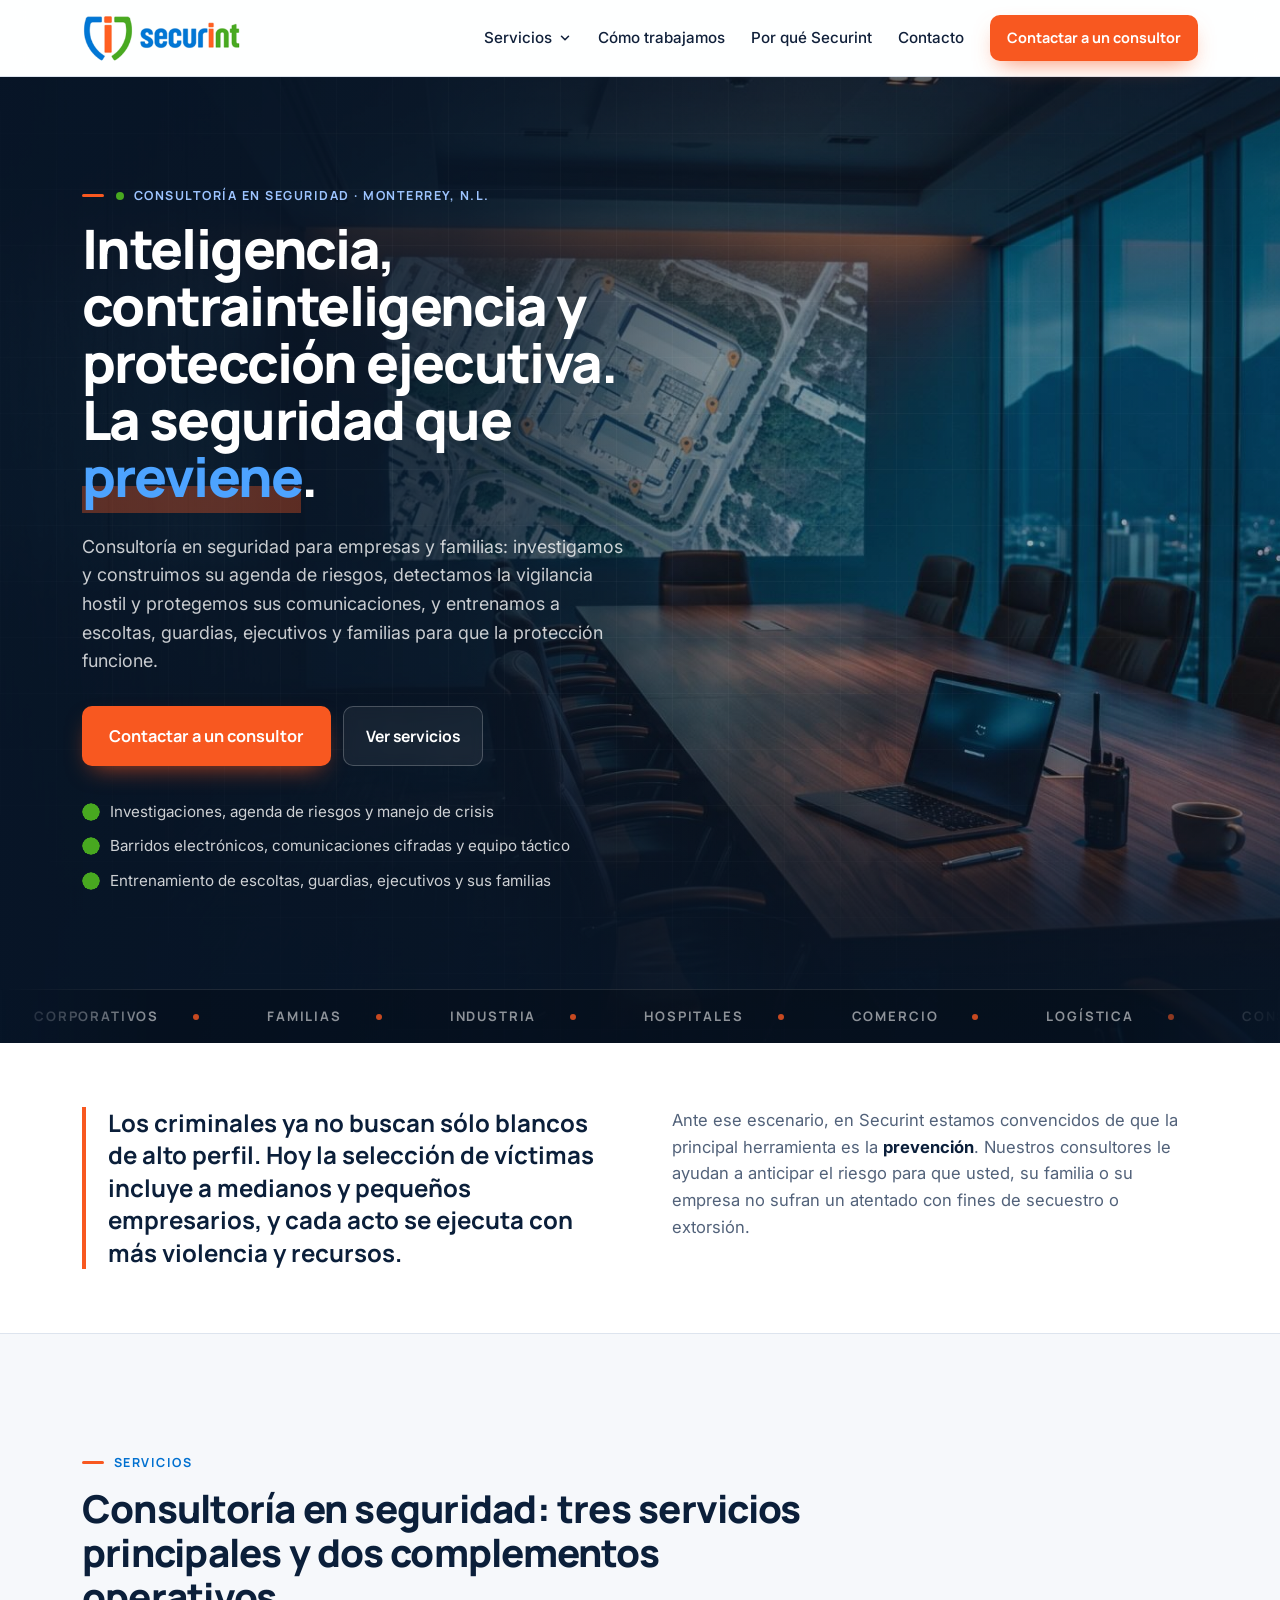
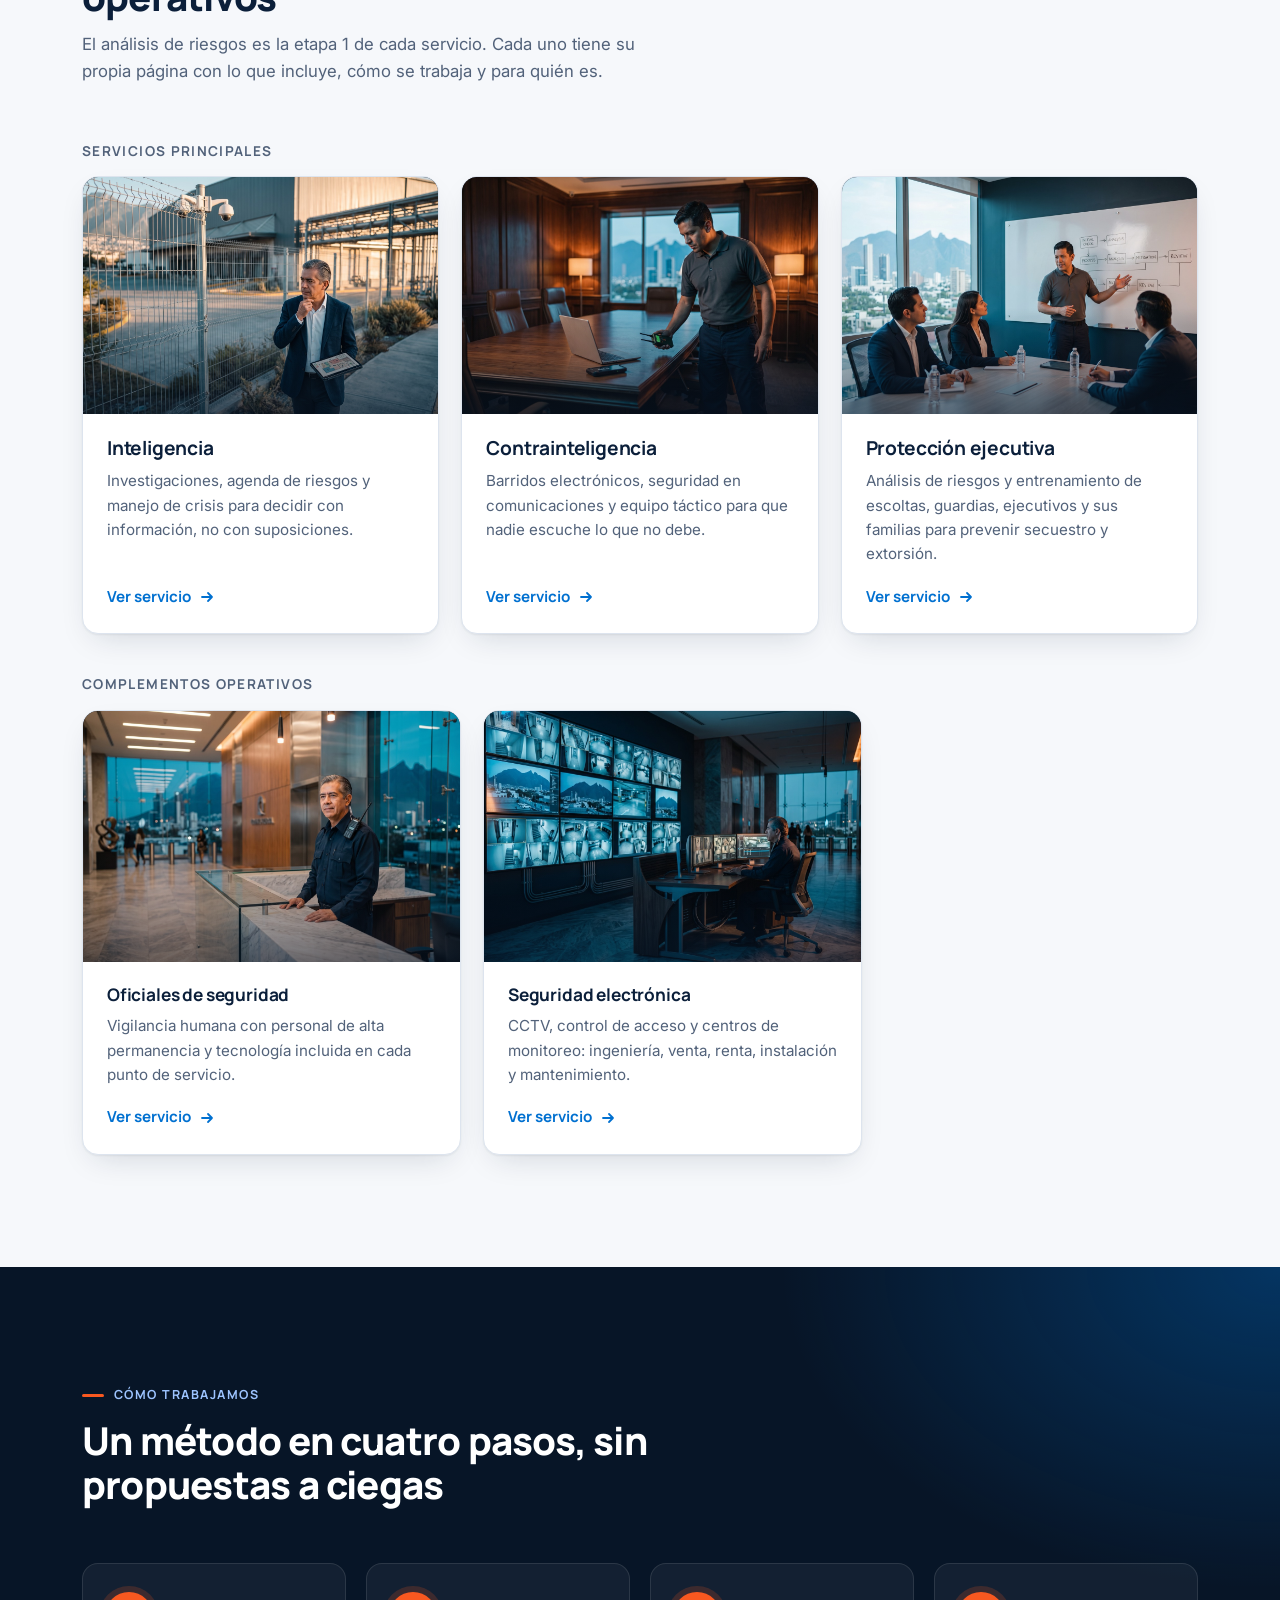
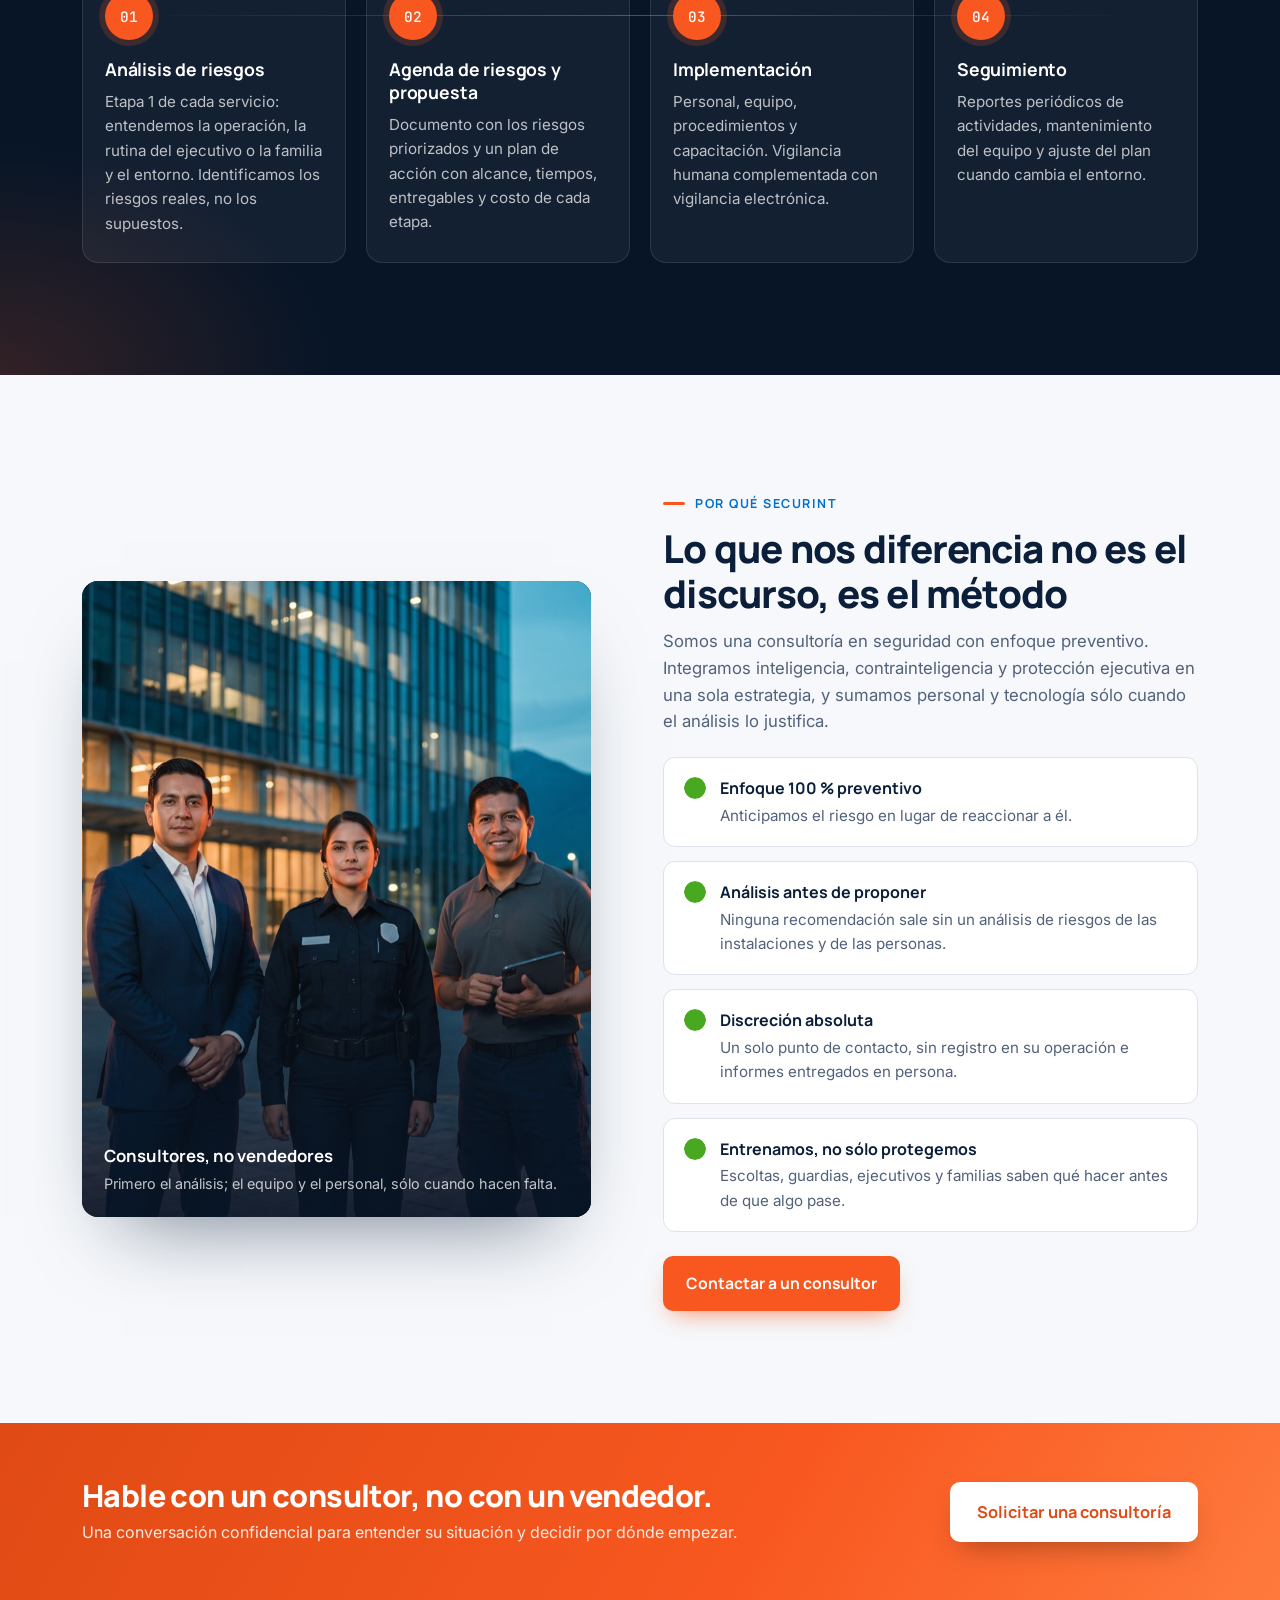
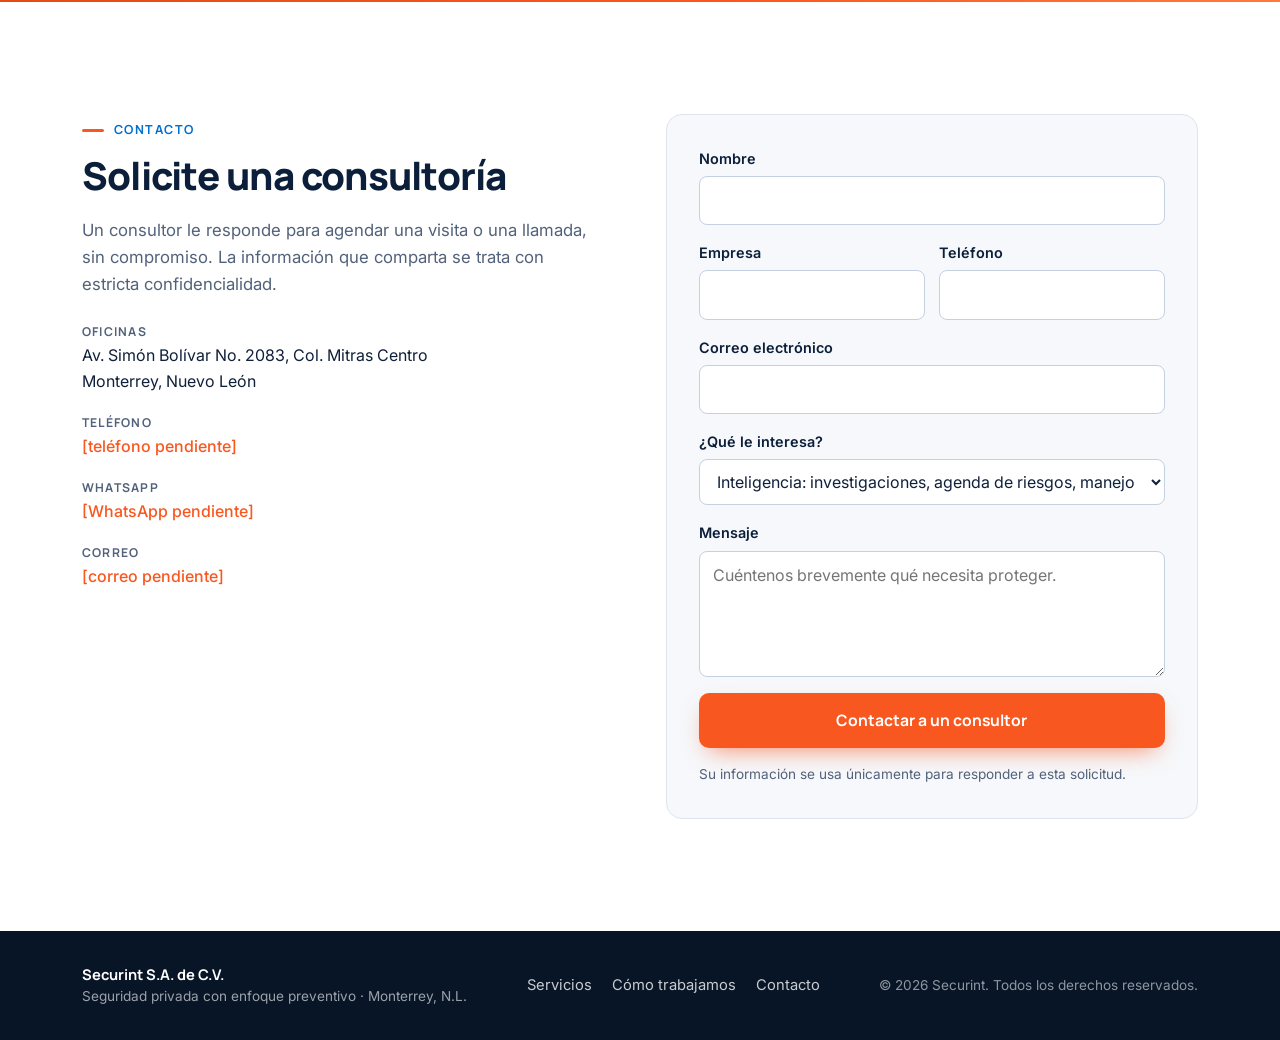
==== commit 9da76daf: "Revert "feat(inicio): sección Dirección con el perfil de Fernando Herrera Ramos y pasada minimalista" ====
--- a/index.html
+++ b/index.html
@@ -61,7 +61,6 @@
       </div>
       <a href="#proceso">Cómo trabajamos</a>
       <a href="#porque">Por qué Securint</a>
-      <a href="#direccion">Dirección</a>
       <a href="#contacto">Contacto</a>
       <a class="boton boton--primario boton--chico" href="#contacto">Contactar a un consultor</a>
     </nav>
@@ -75,6 +74,7 @@
     <div class="hero__fondo" aria-hidden="true">
       <img class="hero__foto" src="assets/img/hero.jpg" alt="" width="2000" height="1120" fetchpriority="high">
       <div class="hero__velo"></div>
+      <div class="hero__grid-fondo"></div>
     </div>
 
     <div class="contenedor hero__grid">
@@ -99,6 +99,12 @@
 
     </div>
 
+    <div class="sectores" aria-label="Sectores que atendemos">
+      <div class="sectores__pista">
+        <span>Corporativos</span><span>Familias</span><span>Industria</span><span>Hospitales</span><span>Comercio</span><span>Logística</span><span>Construcción</span><span>Residencial</span>
+        <span>Corporativos</span><span>Familias</span><span>Industria</span><span>Hospitales</span><span>Comercio</span><span>Logística</span><span>Construcción</span><span>Residencial</span>
+      </div>
+    </div>
   </section>
 
   <!-- CONTEXTO -->
@@ -253,58 +259,6 @@
     </div>
   </section>
 
-  <!-- DIRECCIÓN -->
-  <section class="seccion seccion--direccion" id="direccion">
-    <div class="contenedor">
-      <div class="direccion__grid">
-        <div class="direccion__perfil">
-          <p class="etiqueta">Dirección</p>
-          <h2 class="direccion__nombre">Fernando Herrera Ramos</h2>
-          <p class="direccion__cargo">Director Socio · Consultor en seguridad corporativa, inteligencia y contrainteligencia estratégica</p>
-          <p class="direccion__texto">
-            Directivo con más de 30 años de trayectoria en seguridad corporativa, inteligencia y contrainteligencia,
-            desarrollada en los sectores público y privado a nivel nacional e internacional. Ha liderado operaciones,
-            recursos humanos, asuntos legales y consultoría especializada para gobiernos municipales, estatales y federales,
-            corporativos globales y empresarios líderes en México.
-          </p>
-          <ul class="direccion__hechos">
-            <li><strong>30+</strong><span>años en seguridad corporativa, inteligencia y contrainteligencia</span></li>
-            <li><strong>Público y privado</strong><span>gobiernos, corporativos globales y familias empresariales</span></li>
-            <li><strong>Formación jurídica</strong><span>Licenciatura y Maestría en Derecho, con certificaciones en seguridad e inteligencia</span></li>
-          </ul>
-          <ul class="direccion__especialidades" aria-label="Especialidades">
-            <li>Agendas de riesgos</li>
-            <li>Protección ejecutiva</li>
-            <li>Manejo de crisis</li>
-            <li>Control de confianza</li>
-            <li>Investigaciones corporativas</li>
-          </ul>
-        </div>
-
-        <div class="direccion__detalle">
-          <h3 class="direccion__sub">Trayectoria</h3>
-          <ol class="trayectoria">
-            <li><span class="trayectoria__anio">2024 — Actualidad</span><div><strong>Securint</strong><span>Director Socio</span></div></li>
-            <li><span class="trayectoria__anio">2021 — Actualidad</span><div><strong>Grupo Prosol</strong><span>Director Socio</span></div></li>
-            <li><span class="trayectoria__anio">2006 — 2021</span><div><strong>RPS Security · Segurinnova</strong><span>CEO</span></div></li>
-            <li><span class="trayectoria__anio">2005 — 2007</span><div><strong>Gobierno del Estado de Nuevo León</strong><span>Director de Inteligencia</span></div></li>
-            <li><span class="trayectoria__anio">1995 — 2005</span><div><strong>Vitro Corporativo</strong><span>Gerente Global de Protección</span></div></li>
-          </ol>
-
-          <h3 class="direccion__sub">Formación</h3>
-          <ul class="formacion">
-            <li><strong>Maestría en Derecho Laboral</strong><span>Universidad Regiomontana</span></li>
-            <li><strong>Licenciatura en Derecho</strong><span>Universidad Regiomontana</span></li>
-            <li><strong>Diplomado en Inteligencia Estratégica</strong><span>EGADE Business School</span></li>
-            <li><strong>Diplomado en Seguridad</strong><span>Tecnológico de Monterrey (ITESM)</span></li>
-            <li><strong>Diplomado en Seguridad de la Información</strong><span>Universidad Autónoma de Nuevo León (UANL)</span></li>
-            <li><strong>Diplomado en Seguridad</strong><span>Universidad Regiomontana</span></li>
-          </ul>
-        </div>
-      </div>
-    </div>
-  </section>
-
   <!-- BANDA CTA -->
   <section class="banda">
     <div class="contenedor banda__fila">
@@ -398,7 +352,6 @@
     <nav class="pie__nav" aria-label="Pie de página">
       <a href="#servicios">Servicios</a>
       <a href="#proceso">Cómo trabajamos</a>
-      <a href="#direccion">Dirección</a>
       <a href="#contacto">Contacto</a>
     </nav>
     <span class="pie__copy">© <span id="anio"></span> Securint. Todos los derechos reservados.</span>
--- a/css/styles.css
+++ b/css/styles.css
@@ -196,6 +196,15 @@
 }
 .hero h1 { color: #fff; max-width: 15ch; }
 .hero__fondo { position: absolute; inset: 0; pointer-events: none; }
+.hero__grid-fondo {
+  position: absolute; inset: 0;
+  background-image:
+    linear-gradient(rgba(255, 255, 255, .06) 1px, transparent 1px),
+    linear-gradient(90deg, rgba(255, 255, 255, .06) 1px, transparent 1px);
+  background-size: 56px 56px;
+  mask-image: radial-gradient(70% 70% at 50% 40%, #000 30%, transparent 100%);
+  -webkit-mask-image: radial-gradient(70% 70% at 50% 40%, #000 30%, transparent 100%);
+}
 .hero__foto {
   position: absolute; inset: 0; width: 100%; height: 100%;
   object-fit: cover; object-position: 60% center;
@@ -209,6 +218,7 @@
     linear-gradient(90deg, rgba(7, 21, 39, .94) 0%, rgba(7, 21, 39, .8) 36%, rgba(7, 21, 39, .35) 62%, rgba(7, 21, 39, .3) 100%),
     linear-gradient(180deg, rgba(7, 21, 39, .5) 0%, transparent 30%, transparent 65%, rgba(7, 21, 39, .92) 100%);
 }
+.hero__grid-fondo { opacity: .5; }
 
 .hero__grid {
   position: relative;
@@ -233,6 +243,25 @@
   -webkit-mask: url("data:image/svg+xml;utf8,<svg xmlns='http://www.w3.org/2000/svg' viewBox='0 0 24 24'><circle cx='12' cy='12' r='12' fill='black'/><path d='M7 12.5l3.2 3.2L17 9' stroke='white' stroke-width='2.4' fill='none' stroke-linecap='round' stroke-linejoin='round'/></svg>") center / contain no-repeat;
   mask: url("data:image/svg+xml;utf8,<svg xmlns='http://www.w3.org/2000/svg' viewBox='0 0 24 24'><circle cx='12' cy='12' r='12' fill='black'/><path d='M7 12.5l3.2 3.2L17 9' stroke='white' stroke-width='2.4' fill='none' stroke-linecap='round' stroke-linejoin='round'/></svg>") center / contain no-repeat;
 }
+
+/* Sectores en movimiento */
+.sectores {
+  position: relative;
+  border-top: 1px solid rgba(255, 255, 255, .1);
+  background: rgba(0, 0, 0, .2);
+  overflow: hidden;
+  mask-image: linear-gradient(90deg, transparent, #000 12%, #000 88%, transparent);
+  -webkit-mask-image: linear-gradient(90deg, transparent, #000 12%, #000 88%, transparent);
+}
+.sectores__pista { display: flex; gap: 0; width: max-content; animation: desfile 34s linear infinite; }
+.sectores__pista span {
+  padding: 16px 34px;
+  font-family: var(--fuente-titulos); font-weight: 700; font-size: .82rem; letter-spacing: .14em; text-transform: uppercase;
+  color: rgba(255, 255, 255, .55);
+  display: inline-flex; align-items: center; gap: 34px;
+}
+.sectores__pista span::after { content: ""; width: 6px; height: 6px; border-radius: 50%; background: var(--naranja); opacity: .8; }
+@keyframes desfile { to { transform: translateX(-50%); } }
 
 /* ---------- Franja de contexto ---------- */
 
@@ -305,7 +334,7 @@
 .hero__servicio { position: relative; max-width: 760px; padding-bottom: clamp(56px, 8vw, 96px); }
 .hero__servicio h1 { max-width: none; font-size: clamp(2rem, 4.2vw, 3.4rem); }
 .hero__chips { display: flex; flex-wrap: wrap; gap: 10px; margin-top: 30px; }
-.hero__chips .visual__chip { position: static; }
+.hero__chips .visual__chip { position: static; animation: none; }
 .migas { display: flex; flex-wrap: wrap; align-items: center; gap: 10px; font-size: .85rem; color: rgba(255, 255, 255, .6); margin-bottom: 22px; }
 .migas a { color: rgba(255, 255, 255, .75); }
 .migas a:hover { color: #fff; }
@@ -501,9 +530,10 @@
   box-shadow: 0 10px 20px -10px rgba(0, 0, 0, .6);
 }
 .visual__chip::before { content: ""; width: 6px; height: 6px; border-radius: 50%; background: var(--verde); }
-.visual__chip--a { left: 18px; top: 18px; }
-.visual__chip--b { right: 18px; bottom: 18px; }
+.visual__chip--a { left: 18px; top: 18px; animation: flotar-chip 6s ease-in-out infinite; }
+.visual__chip--b { right: 18px; bottom: 18px; animation: flotar-chip 7s ease-in-out infinite reverse; }
 .visual__chip--b::before { background: var(--naranja); }
+@keyframes flotar-chip { 50% { transform: translateY(-6px); } }
 
 /* ---------- Pasos ---------- */
 
@@ -553,31 +583,6 @@
 .razon strong { grid-column: 2; display: block; font-family: var(--fuente-titulos); color: var(--marino); margin-bottom: 2px; }
 .razon span { grid-column: 2; color: var(--texto-2); font-size: .95rem; }
 
-
-/* ---------- Dirección (perfil ejecutivo) ---------- */
-
-.seccion--direccion { background: var(--superficie); border-top: 1px solid var(--borde); }
-.direccion__grid { display: grid; grid-template-columns: minmax(0, 1fr) minmax(0, 1fr); gap: clamp(40px, 7vw, 96px); align-items: start; }
-.direccion__nombre { font-size: clamp(1.9rem, 3.4vw, 2.8rem); margin-bottom: 8px; }
-.direccion__cargo { font-family: var(--fuente-titulos); font-weight: 600; color: var(--azul); font-size: 1rem; margin-bottom: 22px; max-width: 46ch; }
-.direccion__texto { color: var(--texto-2); font-size: 1.02rem; max-width: 54ch; margin-bottom: 30px; }
-.direccion__hechos { list-style: none; margin: 0 0 28px; padding: 0; display: grid; gap: 0; border-top: 1px solid var(--borde); }
-.direccion__hechos li { display: grid; grid-template-columns: 150px 1fr; gap: 16px; align-items: baseline; padding: 14px 0; border-bottom: 1px solid var(--borde); }
-.direccion__hechos strong { font-family: var(--fuente-titulos); font-size: 1.25rem; color: var(--marino); letter-spacing: -0.02em; }
-.direccion__hechos span { color: var(--texto-2); font-size: .93rem; }
-.direccion__especialidades { list-style: none; margin: 0; padding: 0; display: flex; flex-wrap: wrap; gap: 8px; }
-.direccion__especialidades li { font-family: var(--fuente-titulos); font-weight: 600; font-size: .85rem; color: var(--marino); padding: 8px 14px; border: 1px solid var(--borde-fuerte); border-radius: 999px; }
-.direccion__sub { font-family: var(--fuente-mono); font-weight: 500; font-size: .74rem; letter-spacing: .14em; text-transform: uppercase; color: var(--texto-2); margin: 0 0 12px; }
-.direccion__sub + .direccion__sub, .formacion + .direccion__sub { margin-top: 36px; }
-.trayectoria, .formacion { list-style: none; margin: 0 0 36px; padding: 0; border-top: 1px solid var(--borde); }
-.trayectoria li, .formacion li { display: grid; gap: 4px 18px; padding: 14px 0; border-bottom: 1px solid var(--borde); }
-.trayectoria li { grid-template-columns: 150px 1fr; align-items: baseline; }
-.trayectoria__anio { font-family: var(--fuente-mono); font-size: .78rem; color: var(--naranja); letter-spacing: .04em; }
-.trayectoria strong, .formacion strong { display: block; font-family: var(--fuente-titulos); color: var(--marino); font-size: 1rem; }
-.trayectoria div span, .formacion span { display: block; color: var(--texto-2); font-size: .9rem; }
-.formacion li { grid-template-columns: 1fr; }
-.formacion { margin-bottom: 0; }
-
 /* ---------- Banda CTA ---------- */
 
 .banda {
@@ -650,7 +655,7 @@
 }
 
 @media (max-width: 860px) {
-  .hero__grid, .franja__grid, .porque__grid, .contacto__grid, .contexto__grid, .para__grid, .direccion__grid { grid-template-columns: 1fr; }
+  .hero__grid, .franja__grid, .porque__grid, .contacto__grid, .contexto__grid, .para__grid { grid-template-columns: 1fr; }
   .hero h1 { max-width: none; }
   .hero__foto { object-position: 58% center; }
   .hero__velo { background: linear-gradient(180deg, rgba(7, 21, 39, .9) 0%, rgba(7, 21, 39, .72) 55%, rgba(7, 21, 39, .95) 100%); }
@@ -683,7 +688,6 @@
 @media (max-width: 560px) {
   .pasos { grid-template-columns: 1fr; }
   .campo--doble { grid-template-columns: 1fr; }
-  .direccion__hechos li, .trayectoria li { grid-template-columns: 1fr; gap: 2px; }
   .hero__acciones .boton { width: 100%; }
   .cabecera__logo img { width: 132px; }
   .pie__fila { flex-direction: column; align-items: flex-start; }
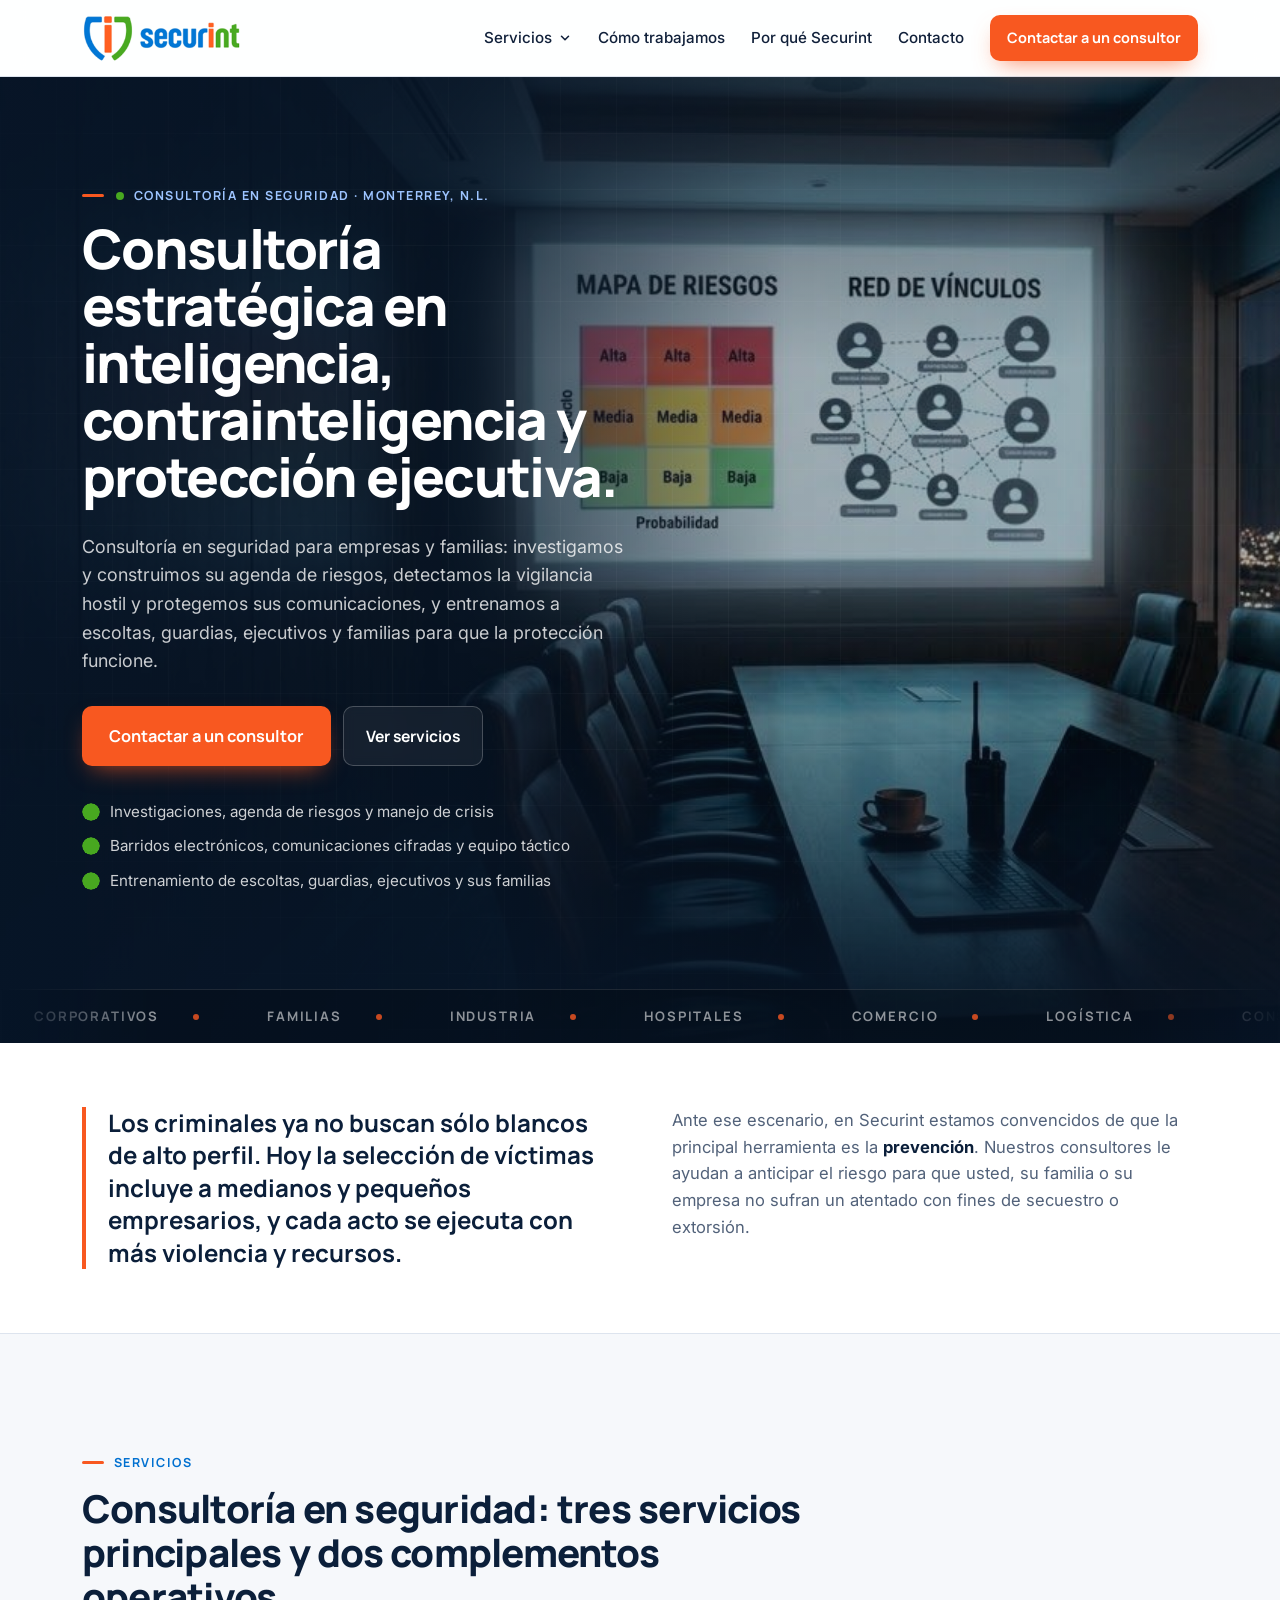
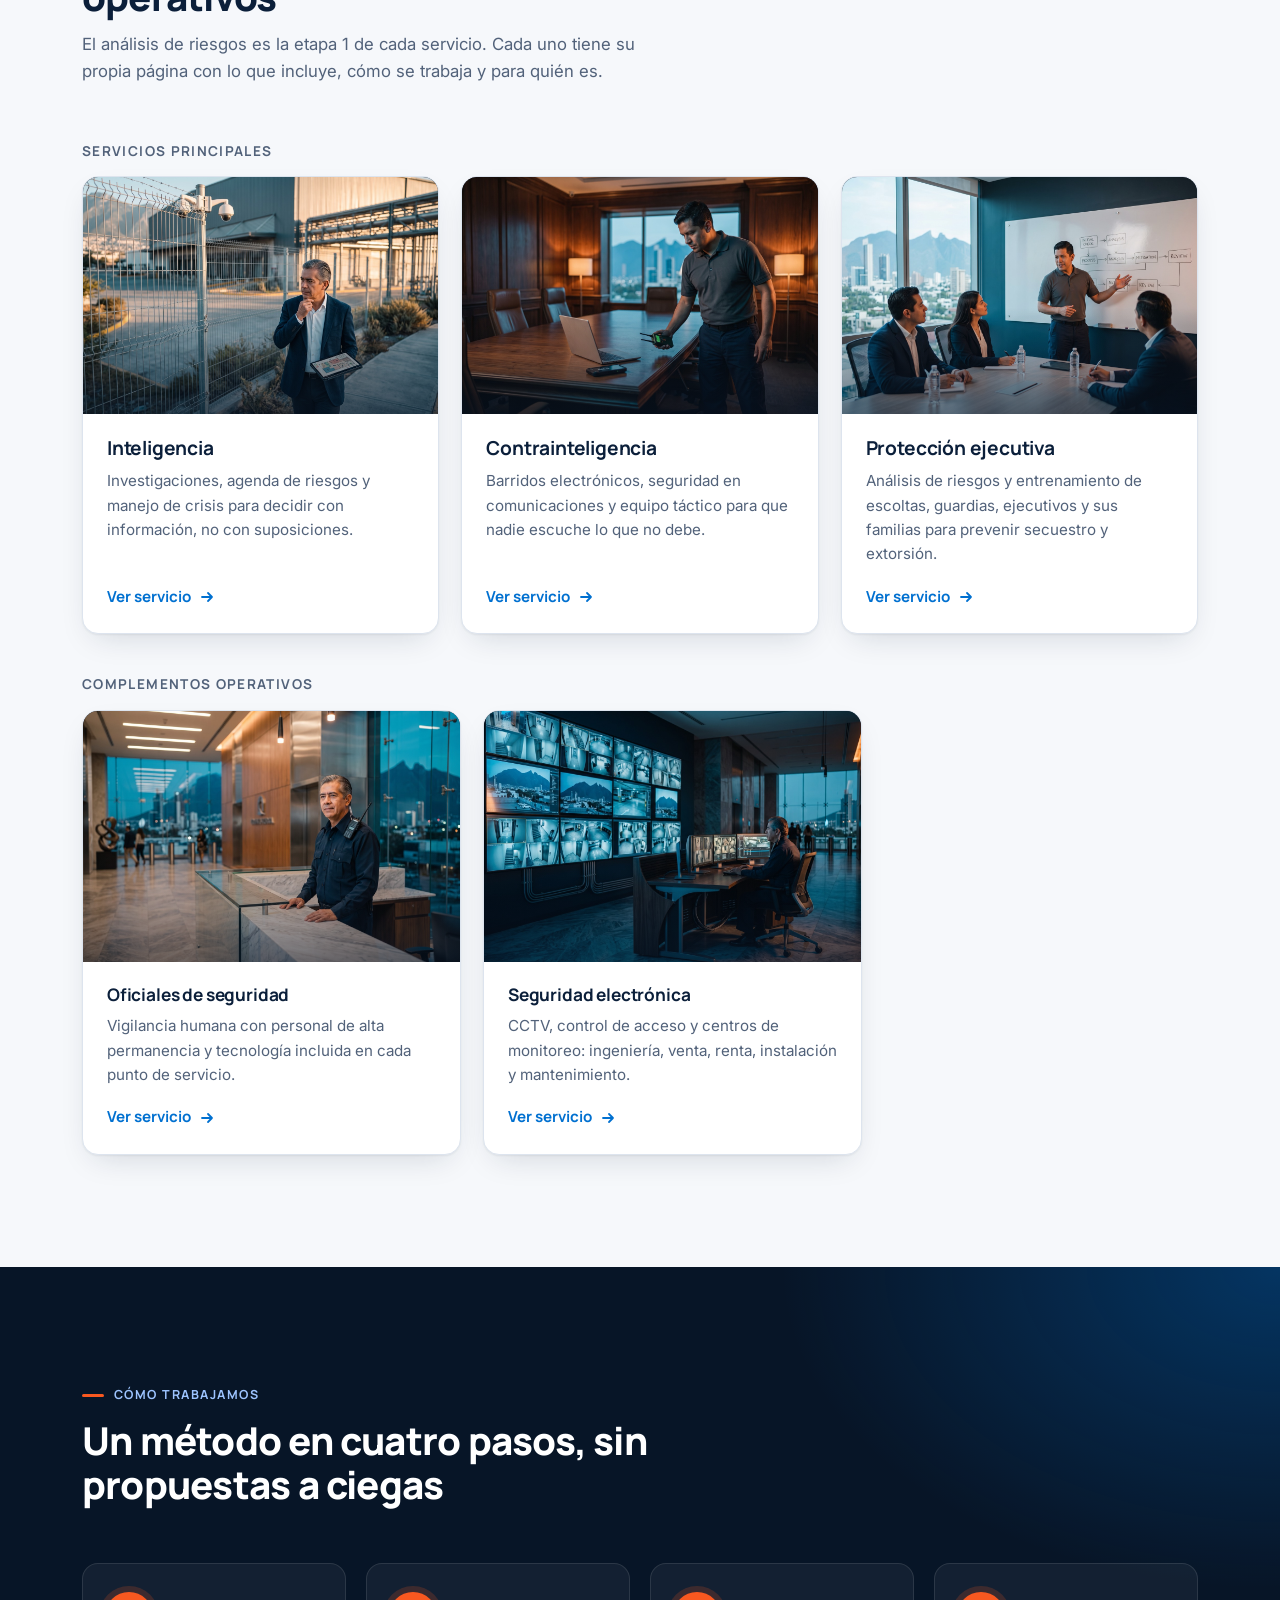
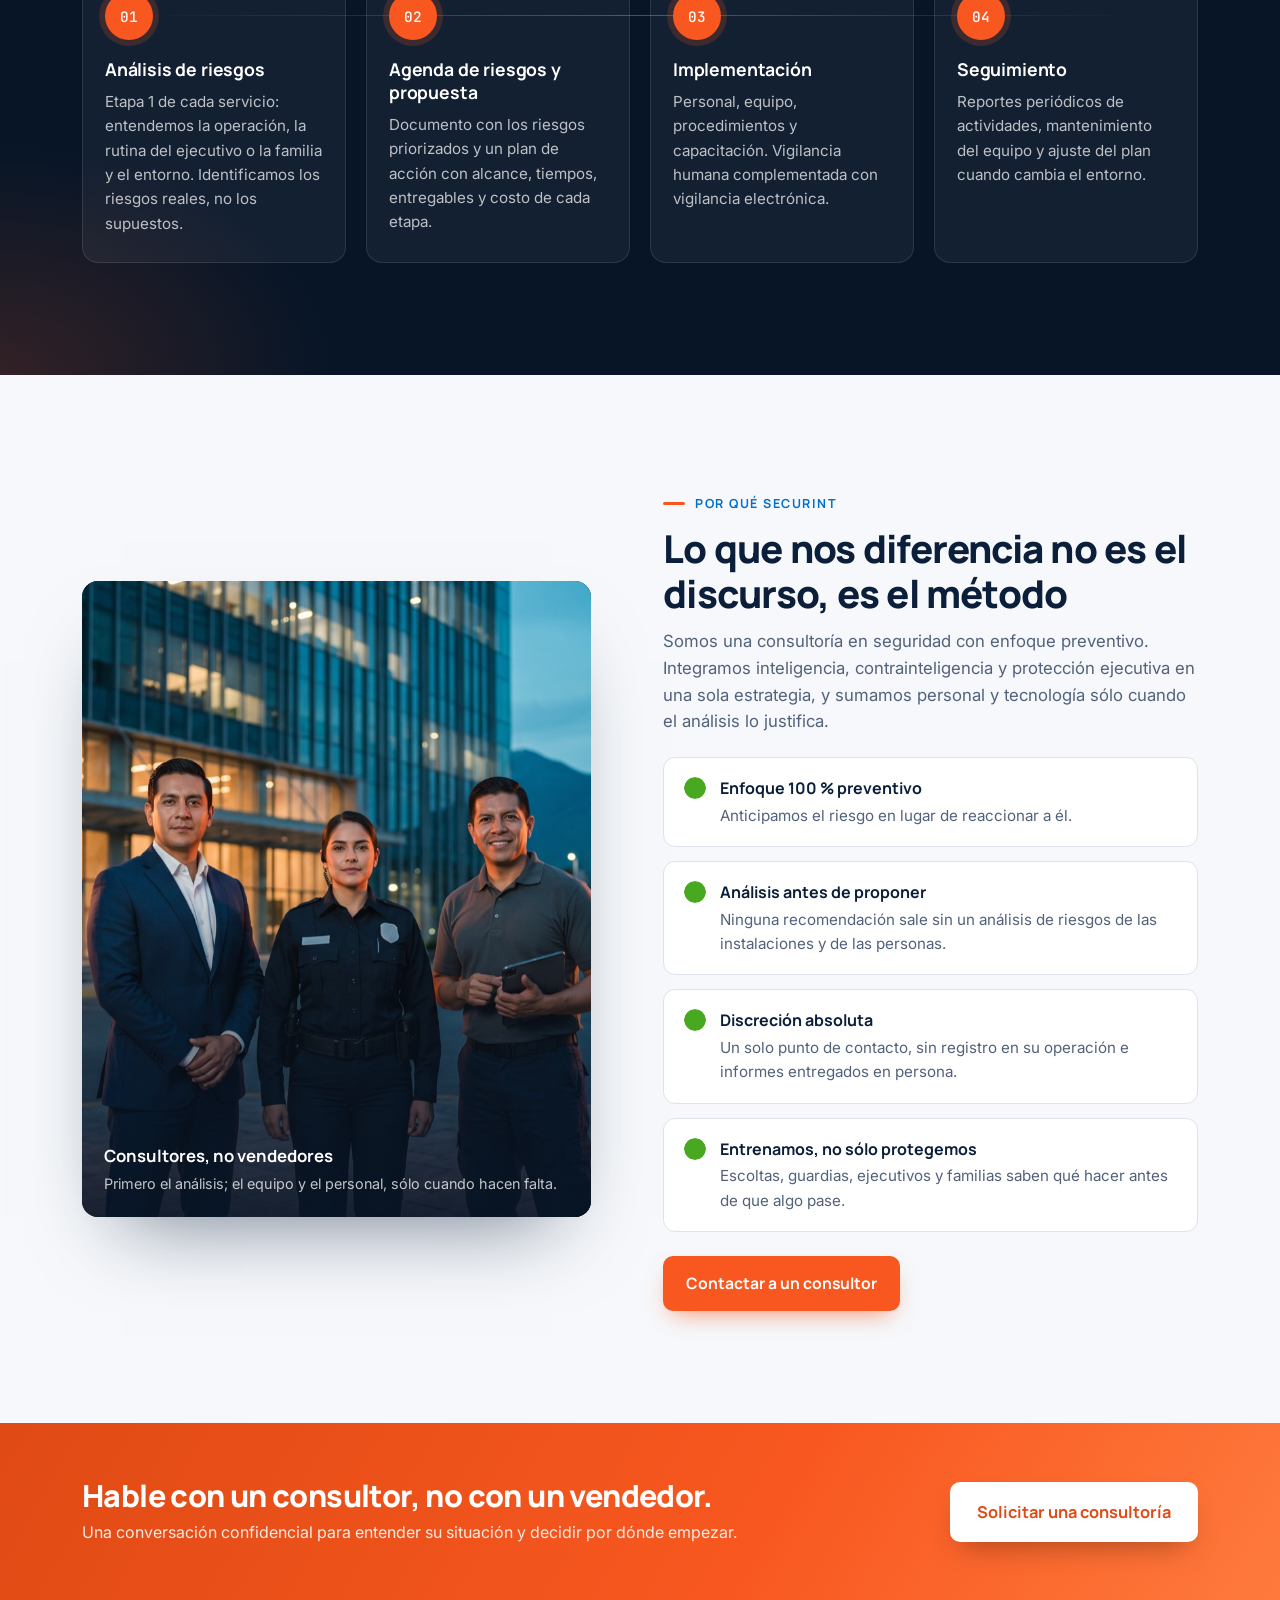
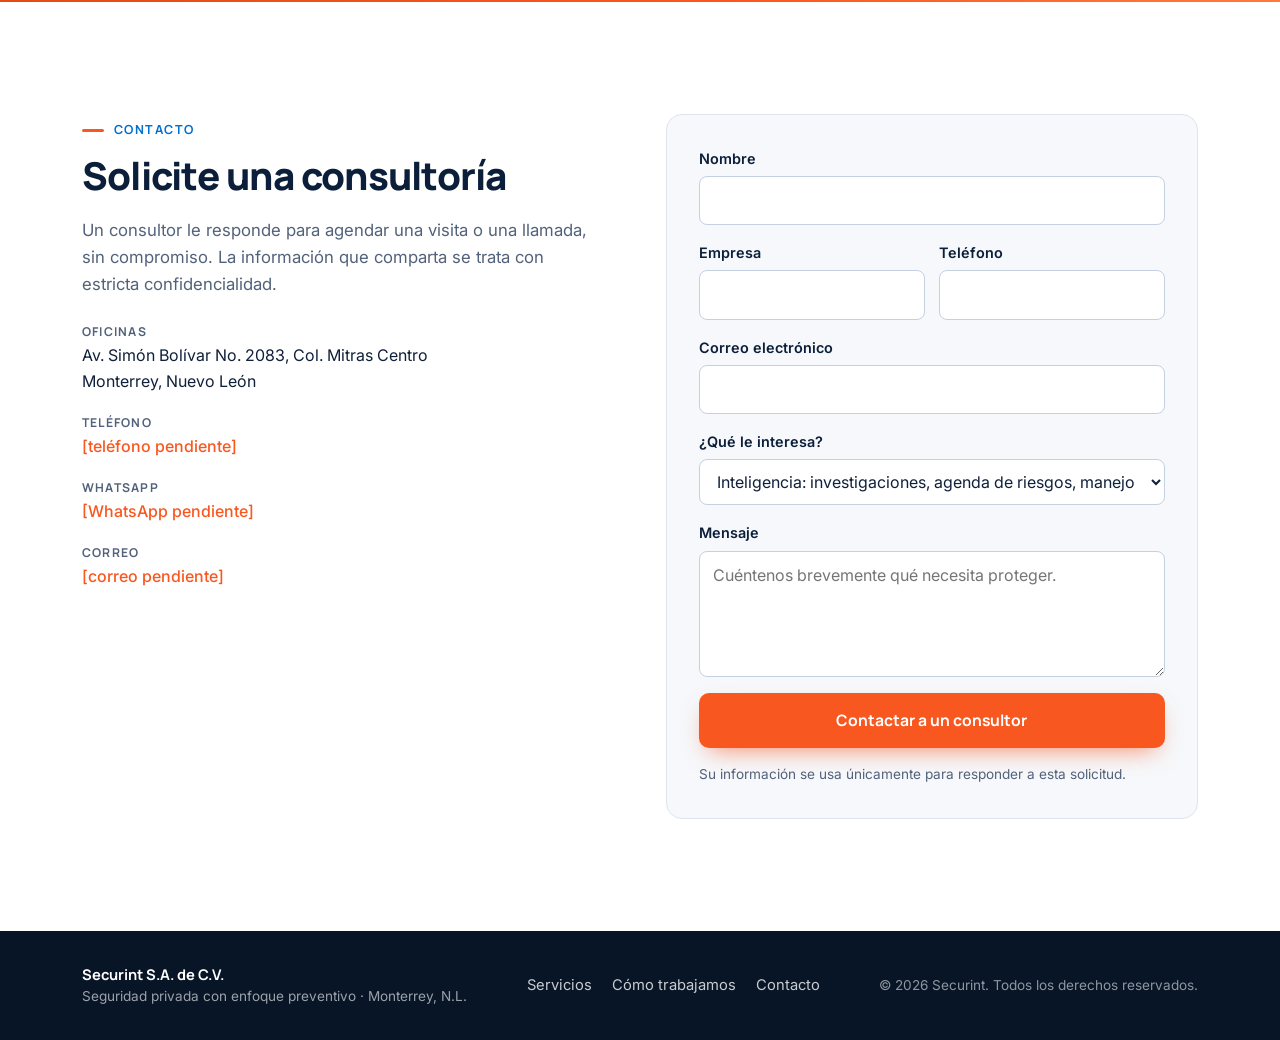
==== commit 33c2b185: "feat(inicio): titular 'Consultoría estratégica...' y portada con mapa de riesgos y red de vínculos p" ====
--- a/index.html
+++ b/index.html
@@ -72,7 +72,7 @@
   <!-- HERO -->
   <section class="hero">
     <div class="hero__fondo" aria-hidden="true">
-      <img class="hero__foto" src="assets/img/hero.jpg" alt="" width="2000" height="1120" fetchpriority="high">
+      <img class="hero__foto" src="assets/img/hero-sala-mapa.jpg" alt="" width="1376" height="768" fetchpriority="high">
       <div class="hero__velo"></div>
       <div class="hero__grid-fondo"></div>
     </div>
@@ -80,7 +80,7 @@
     <div class="contenedor hero__grid">
       <div class="hero__texto">
         <p class="etiqueta etiqueta--clara"><span class="punto-vivo"></span> Consultoría en seguridad · Monterrey, N.L.</p>
-        <h1>Inteligencia, contrainteligencia y protección ejecutiva. La seguridad que <span class="resaltado">previene</span>.</h1>
+        <h1>Consultoría estratégica en inteligencia, contrainteligencia y protección ejecutiva.</h1>
         <p class="hero__bajada">
           Consultoría en seguridad para empresas y familias: investigamos y construimos su agenda de riesgos,
           detectamos la vigilancia hostil y protegemos sus comunicaciones, y entrenamos a escoltas, guardias,
--- a/css/styles.css
+++ b/css/styles.css
@@ -207,11 +207,12 @@
 }
 .hero__foto {
   position: absolute; inset: 0; width: 100%; height: 100%;
-  object-fit: cover; object-position: 60% center;
-  transform: scale(1.06);
+  object-fit: cover; object-position: center;
+  transform-origin: 0% 50%;
+  transform: scale(1.2);
   animation: kenburns 24s ease-in-out infinite alternate;
 }
-@keyframes kenburns { from { transform: scale(1.06) translateX(0); } to { transform: scale(1.12) translateX(-1.5%); } }
+@keyframes kenburns { from { transform: scale(1.2); } to { transform: scale(1.25); } }
 .hero__velo {
   position: absolute; inset: 0;
   background:
@@ -657,7 +658,7 @@
 @media (max-width: 860px) {
   .hero__grid, .franja__grid, .porque__grid, .contacto__grid, .contexto__grid, .para__grid { grid-template-columns: 1fr; }
   .hero h1 { max-width: none; }
-  .hero__foto { object-position: 58% center; }
+  .hero__foto { object-position: 58% center; transform-origin: 50% 50%; transform: scale(1.06); animation: none; }
   .hero__velo { background: linear-gradient(180deg, rgba(7, 21, 39, .9) 0%, rgba(7, 21, 39, .72) 55%, rgba(7, 21, 39, .95) 100%); }
   .seccion__cabeza--izq { margin-bottom: 8px; }
 
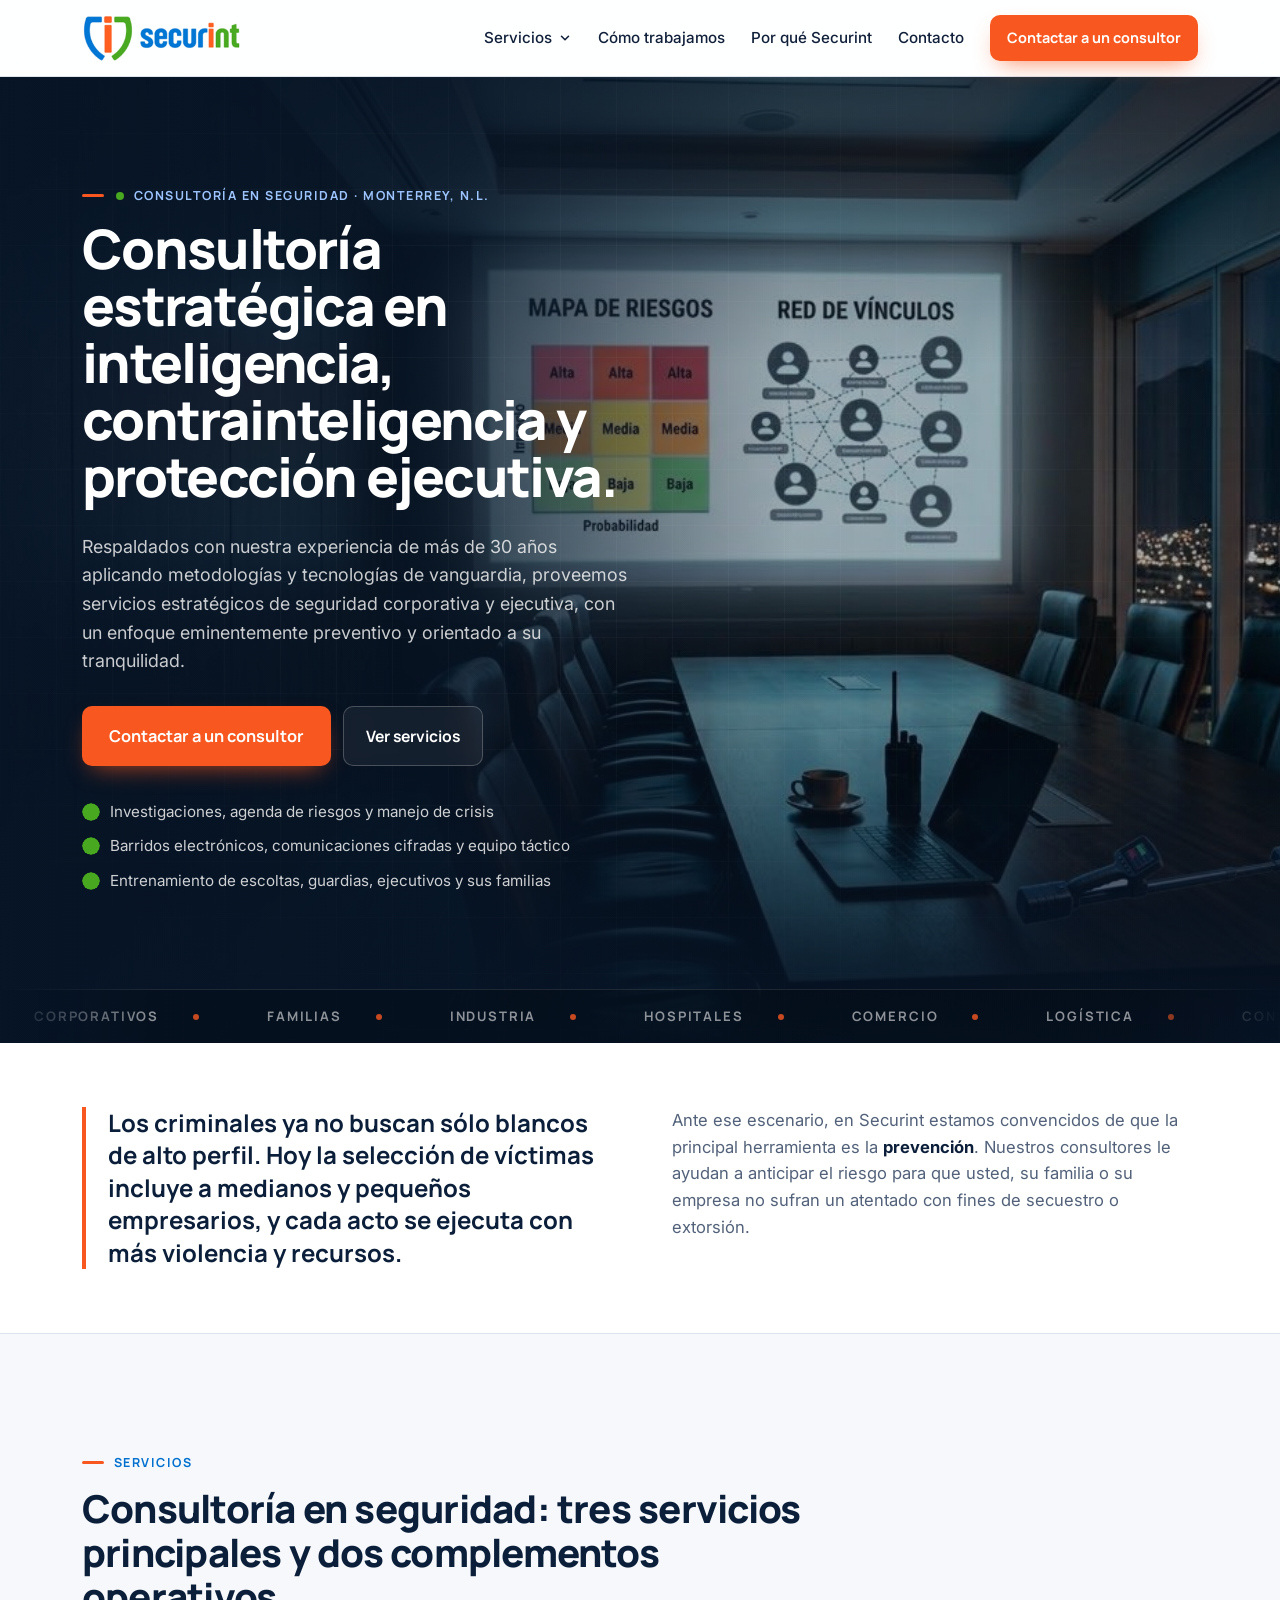
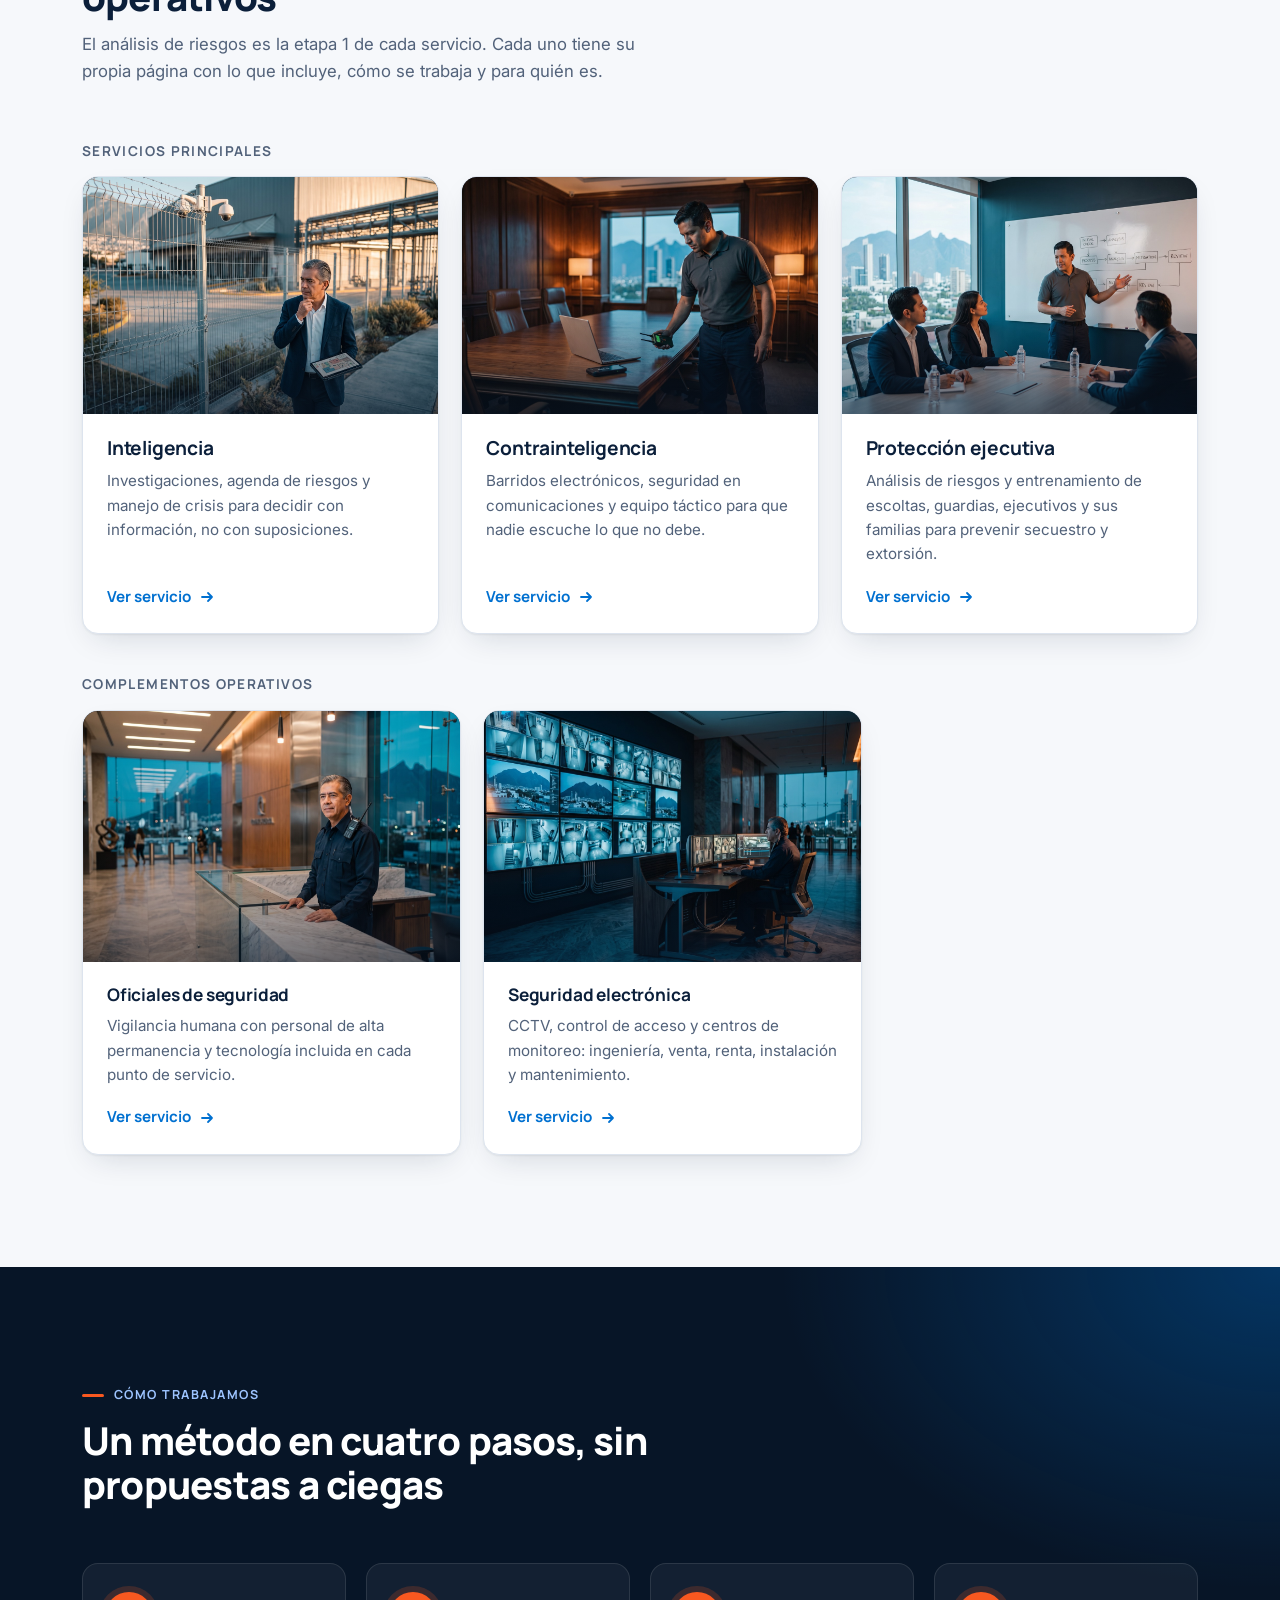
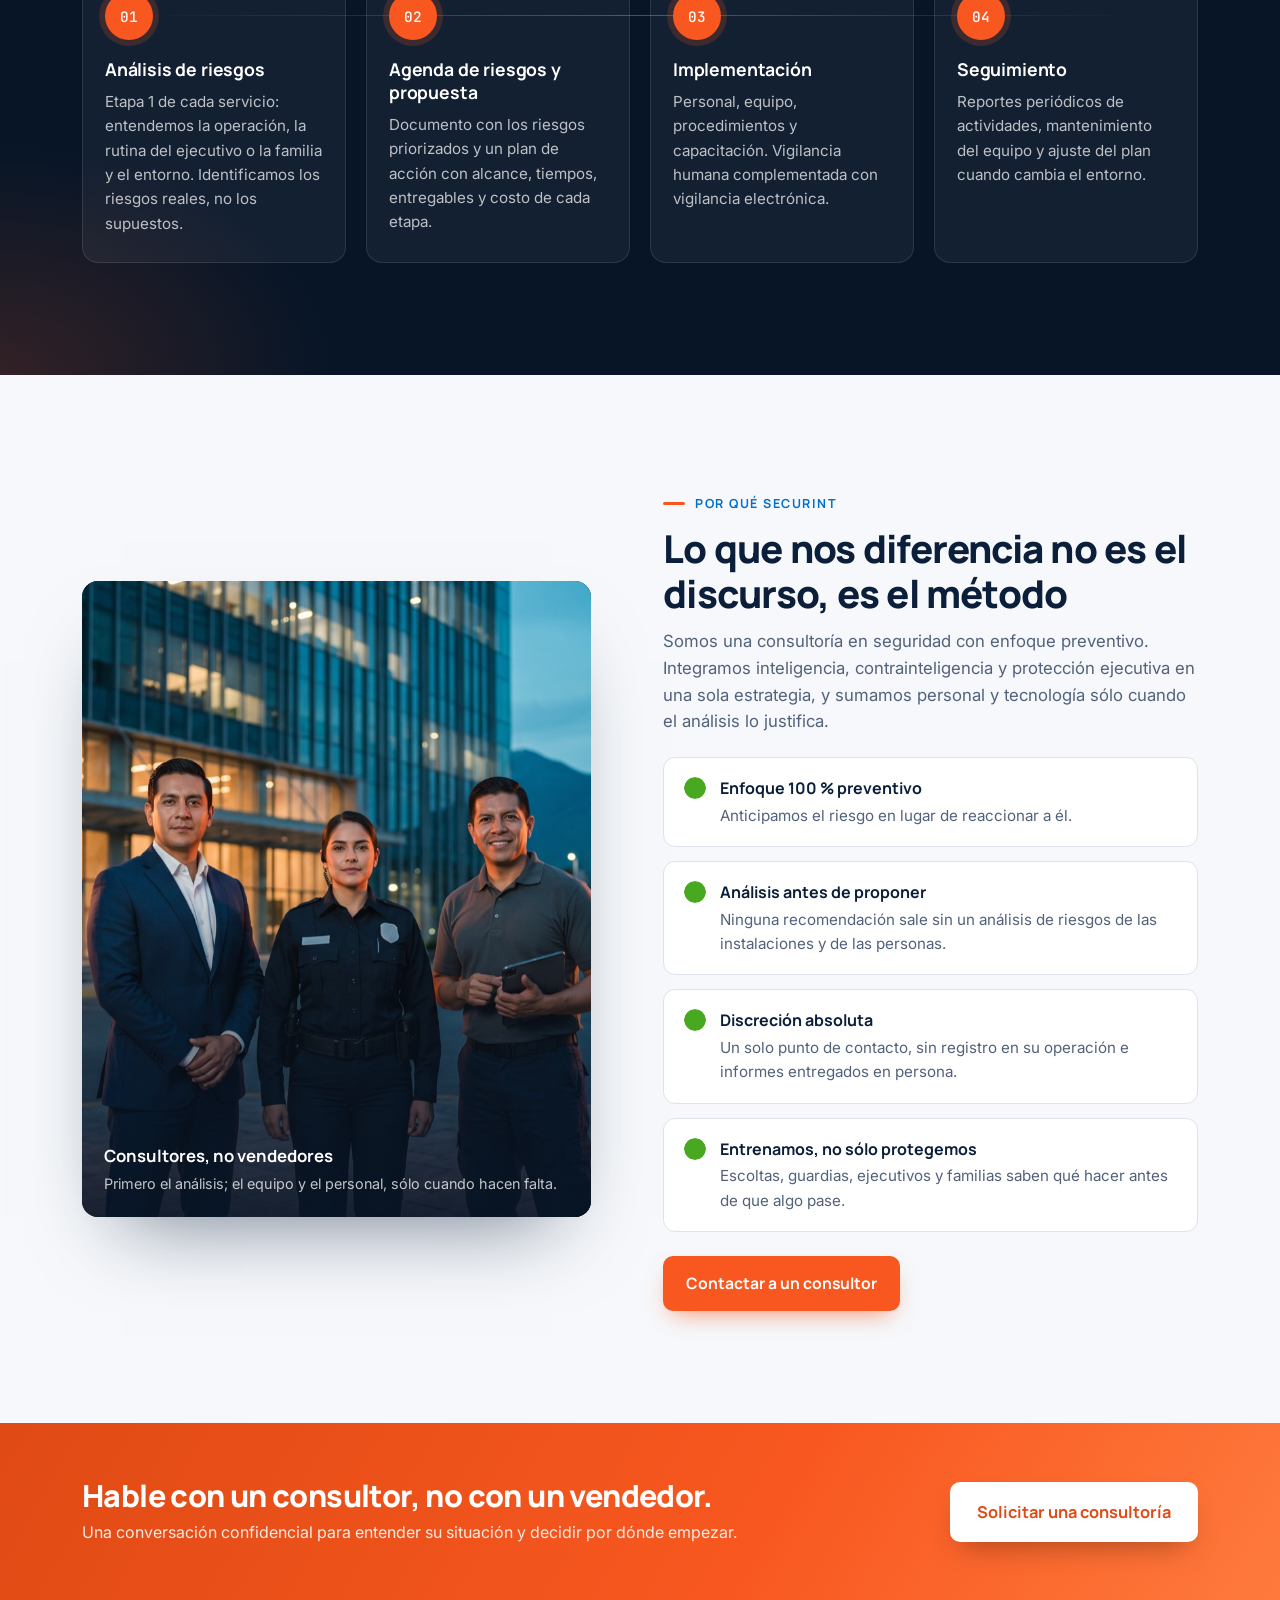
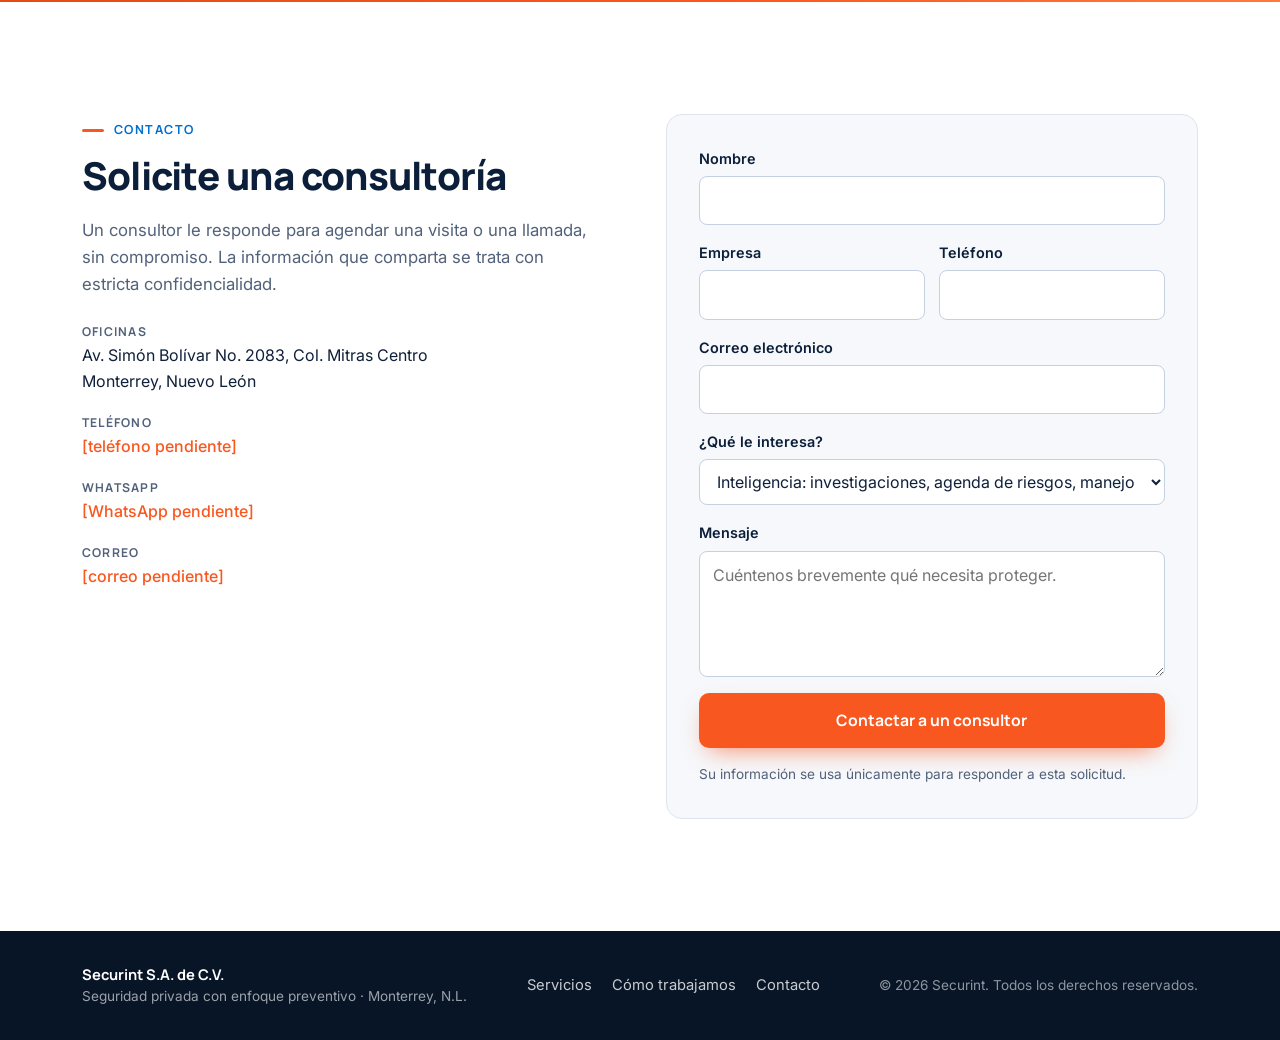
==== commit bf54b48b: "feat(inicio): bajada del cliente y equipos de contrainteligencia sobre la mesa a escala real — el de" ====
--- a/index.html
+++ b/index.html
@@ -72,7 +72,7 @@
   <!-- HERO -->
   <section class="hero">
     <div class="hero__fondo" aria-hidden="true">
-      <img class="hero__foto" src="assets/img/hero-sala-mapa.jpg" alt="" width="1376" height="768" fetchpriority="high">
+      <img class="hero__foto" src="assets/img/hero-sala-escala.jpg" alt="" width="1376" height="768" fetchpriority="high">
       <div class="hero__velo"></div>
       <div class="hero__grid-fondo"></div>
     </div>
@@ -82,9 +82,9 @@
         <p class="etiqueta etiqueta--clara"><span class="punto-vivo"></span> Consultoría en seguridad · Monterrey, N.L.</p>
         <h1>Consultoría estratégica en inteligencia, contrainteligencia y protección ejecutiva.</h1>
         <p class="hero__bajada">
-          Consultoría en seguridad para empresas y familias: investigamos y construimos su agenda de riesgos,
-          detectamos la vigilancia hostil y protegemos sus comunicaciones, y entrenamos a escoltas, guardias,
-          ejecutivos y familias para que la protección funcione.
+          Respaldados con nuestra experiencia de más de 30 años aplicando metodologías y tecnologías de vanguardia,
+          proveemos servicios estratégicos de seguridad corporativa y ejecutiva, con un enfoque eminentemente
+          preventivo y orientado a su tranquilidad.
         </p>
         <div class="hero__acciones">
           <a class="boton boton--primario boton--grande" href="#contacto">Contactar a un consultor</a>
--- a/css/styles.css
+++ b/css/styles.css
@@ -209,10 +209,10 @@
   position: absolute; inset: 0; width: 100%; height: 100%;
   object-fit: cover; object-position: center;
   transform-origin: 0% 50%;
-  transform: scale(1.2);
+  transform: scale(1.1);
   animation: kenburns 24s ease-in-out infinite alternate;
 }
-@keyframes kenburns { from { transform: scale(1.2); } to { transform: scale(1.25); } }
+@keyframes kenburns { from { transform: scale(1.1); } to { transform: scale(1.14); } }
 .hero__velo {
   position: absolute; inset: 0;
   background:
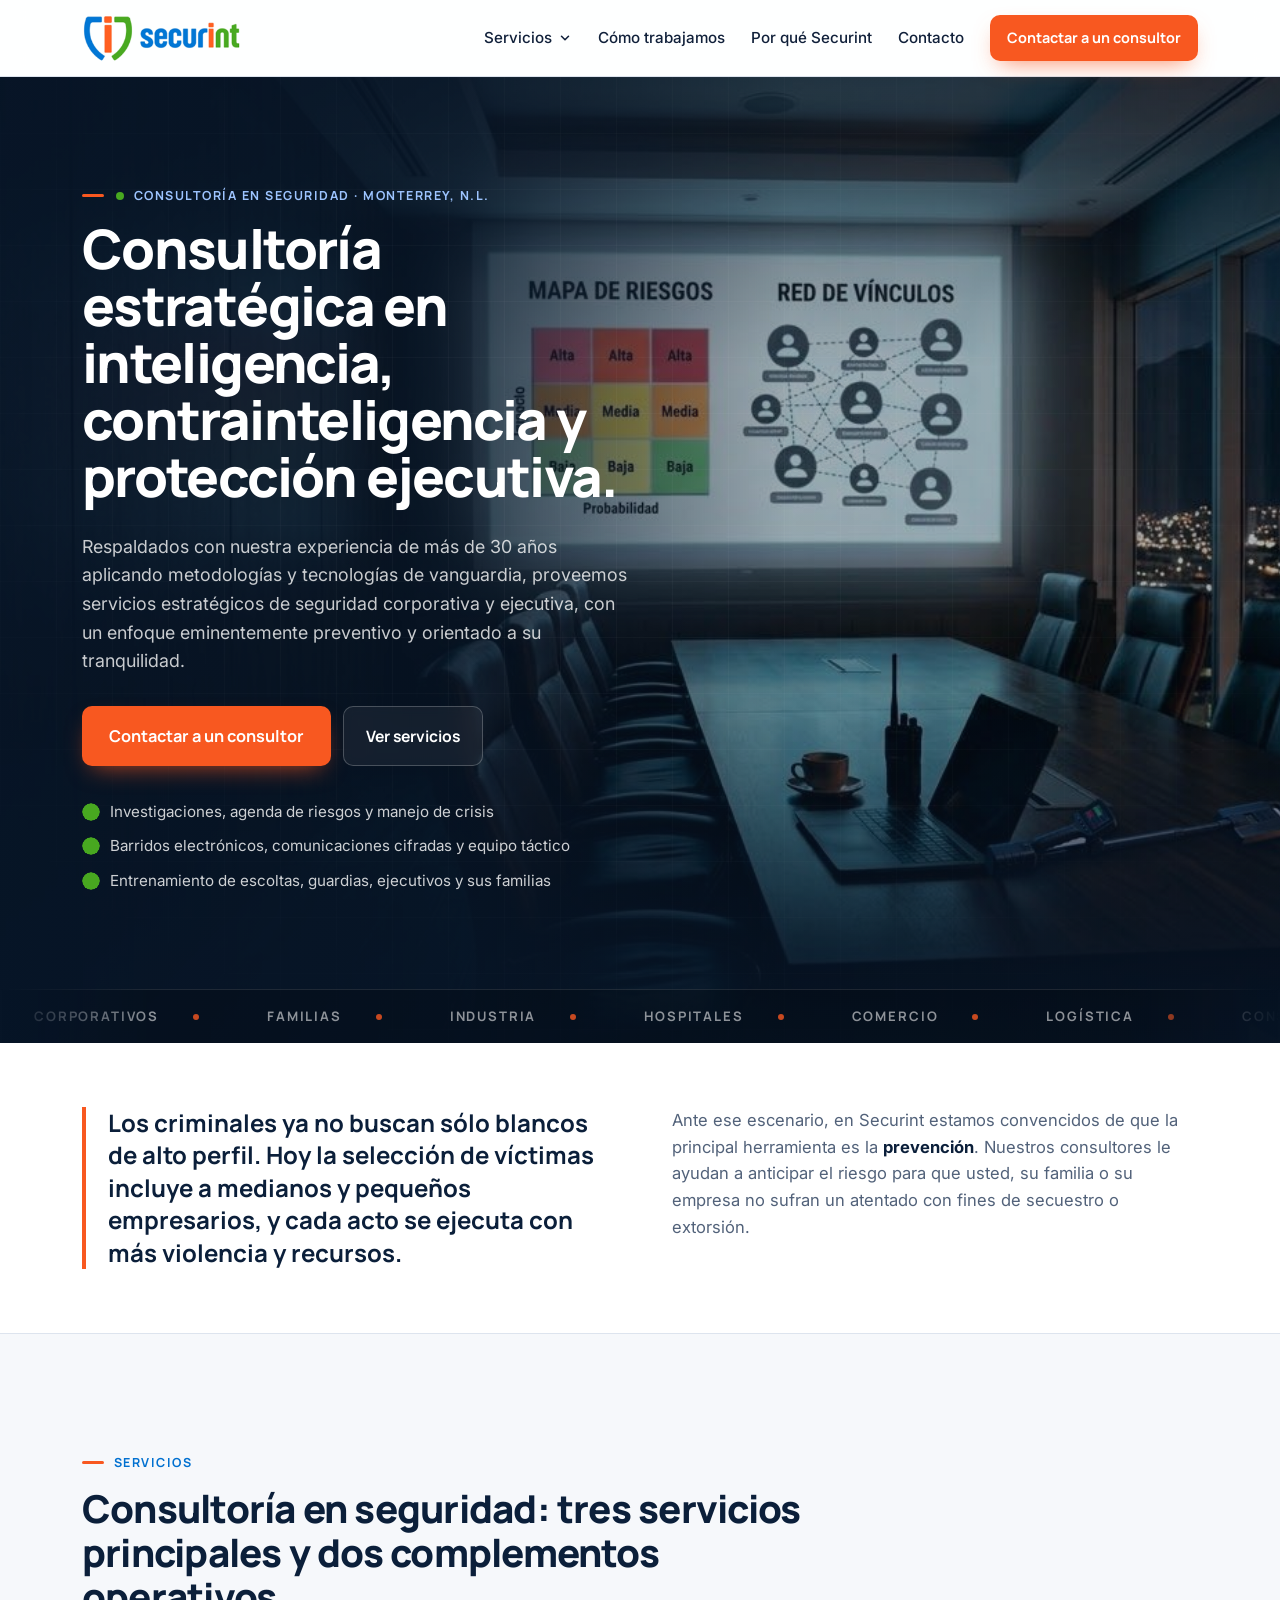
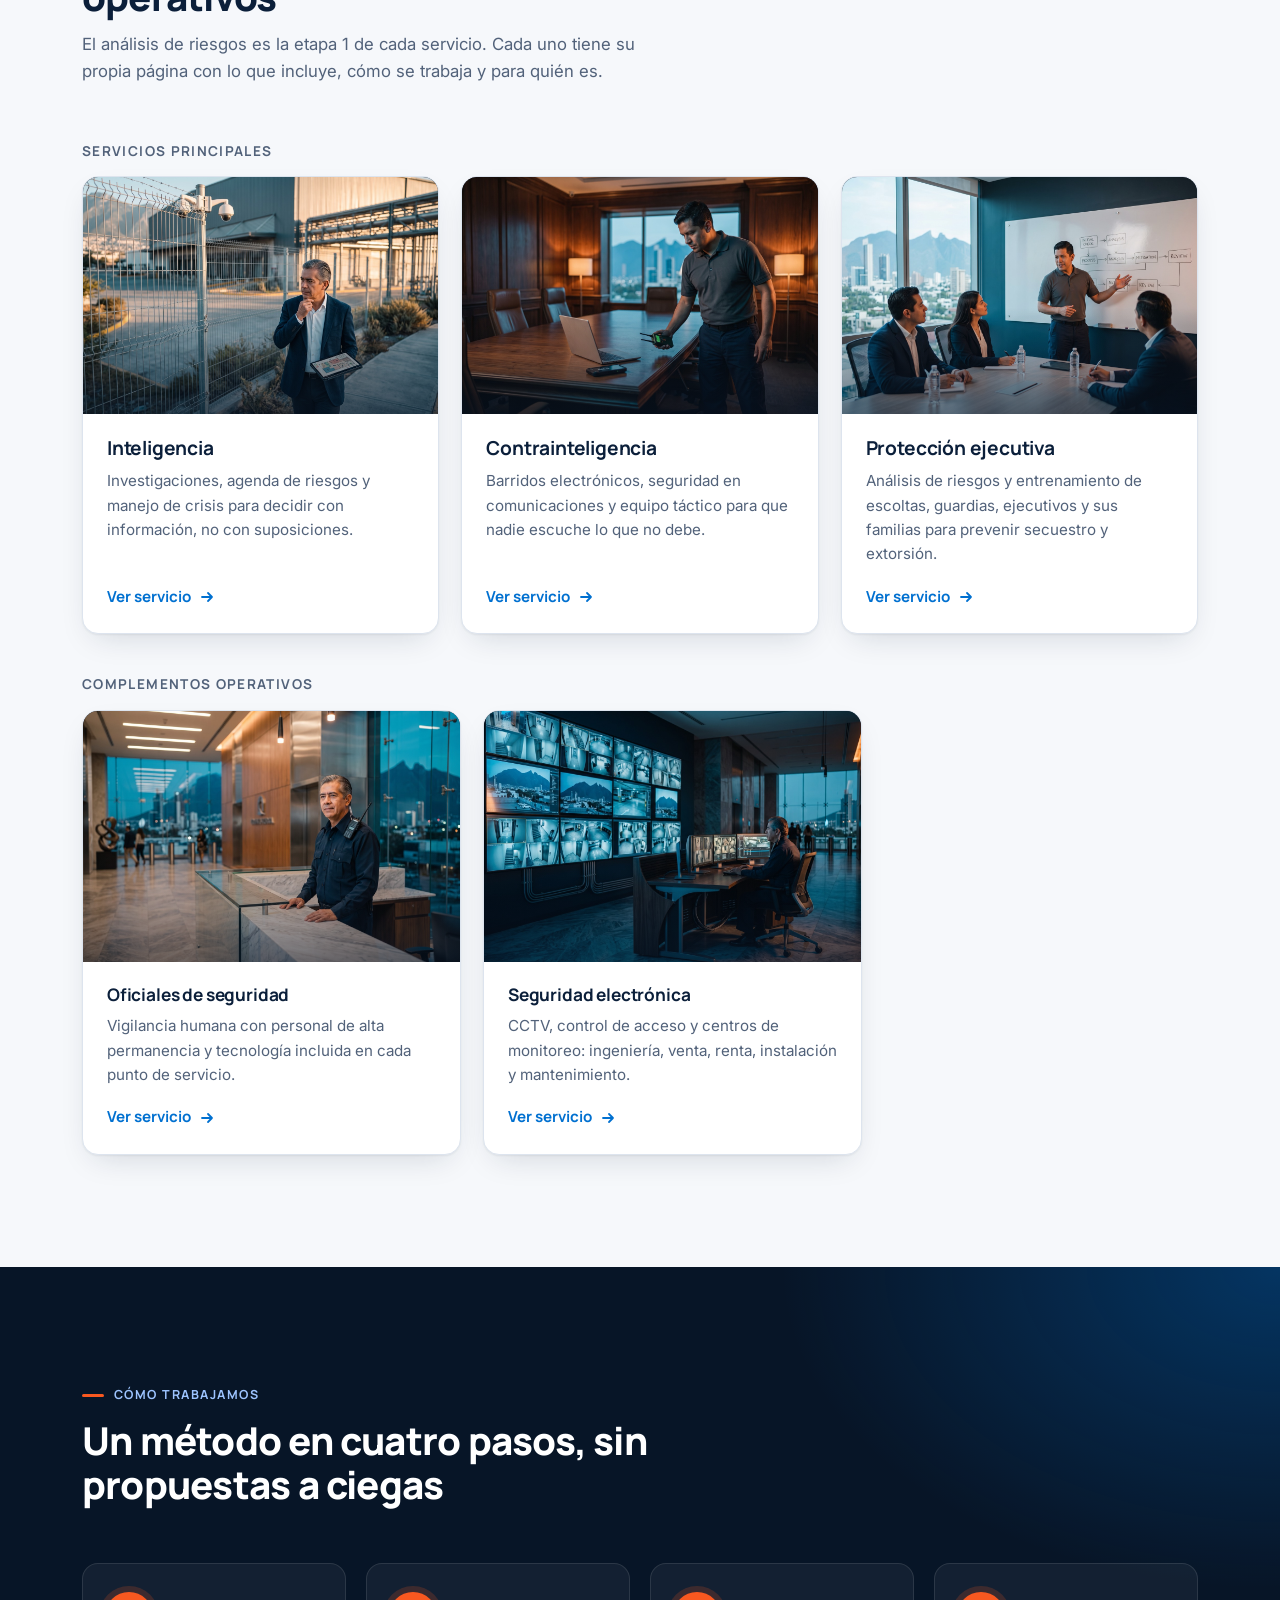
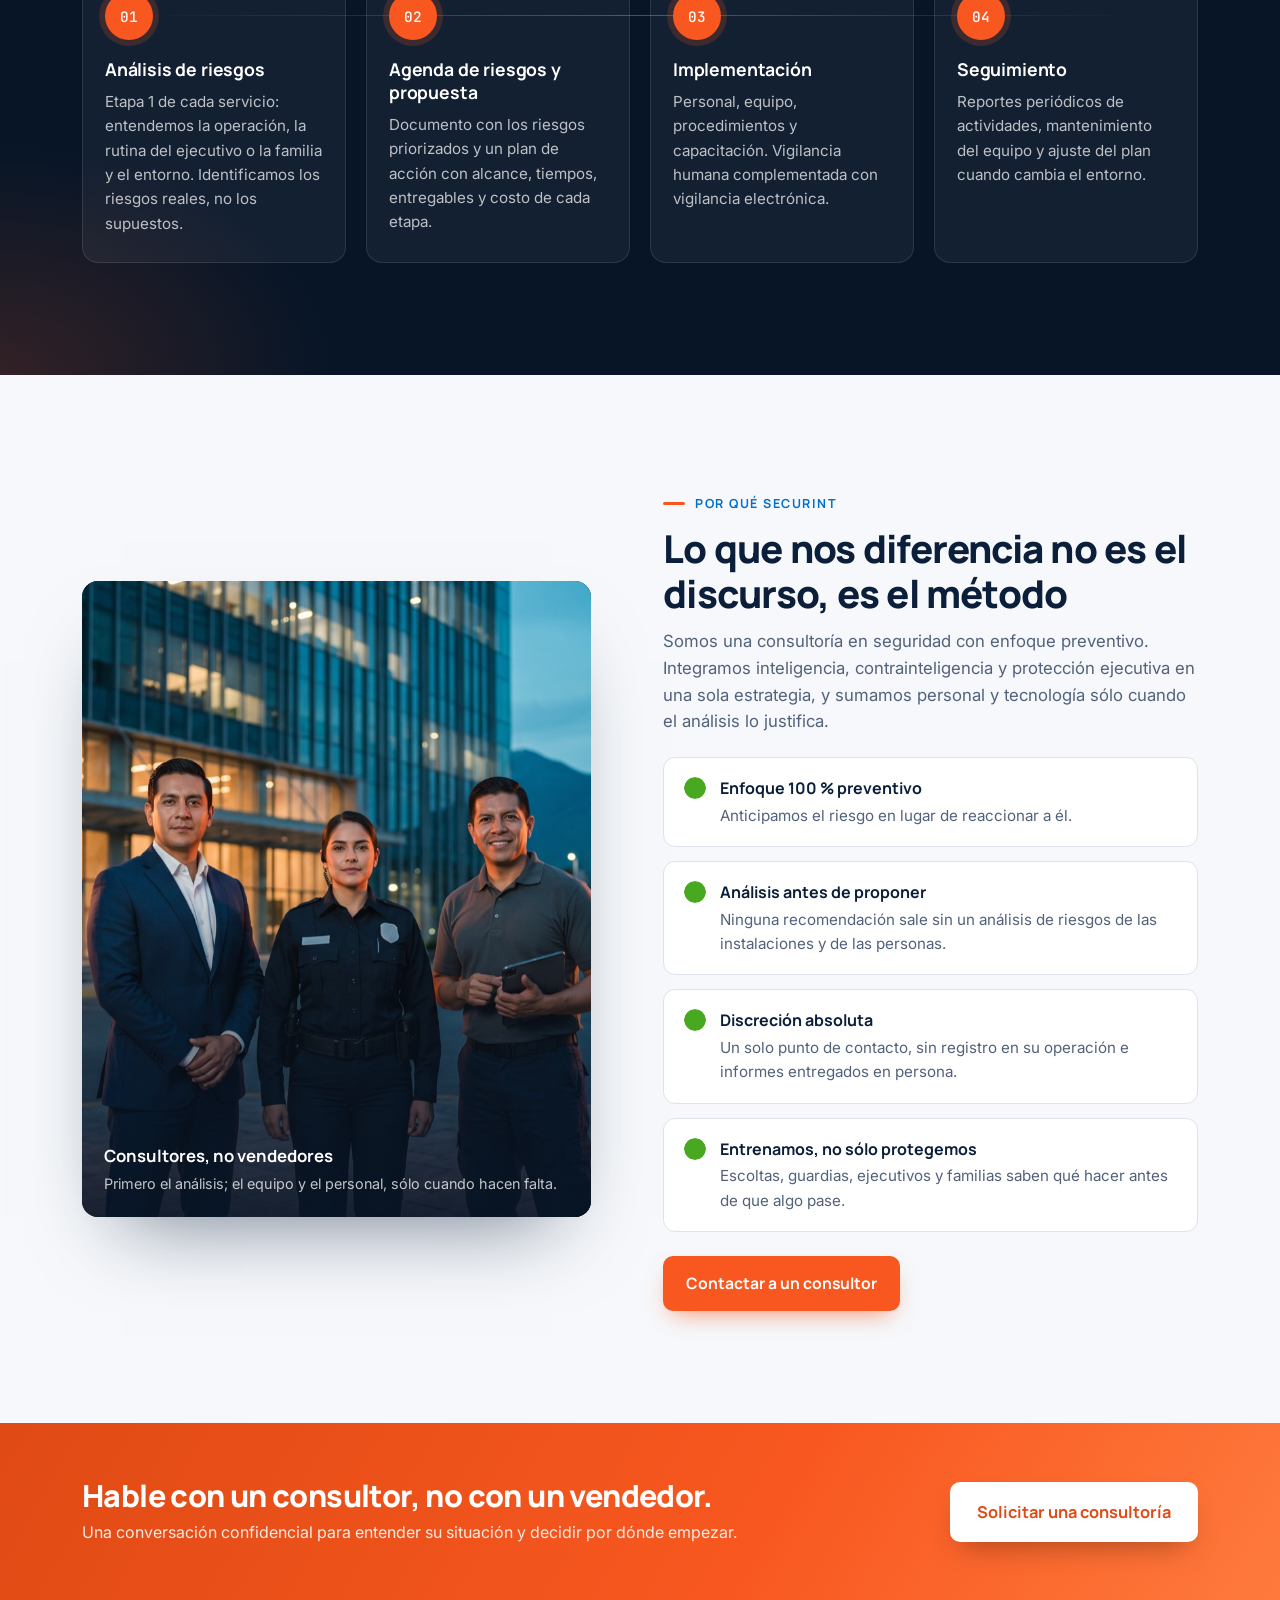
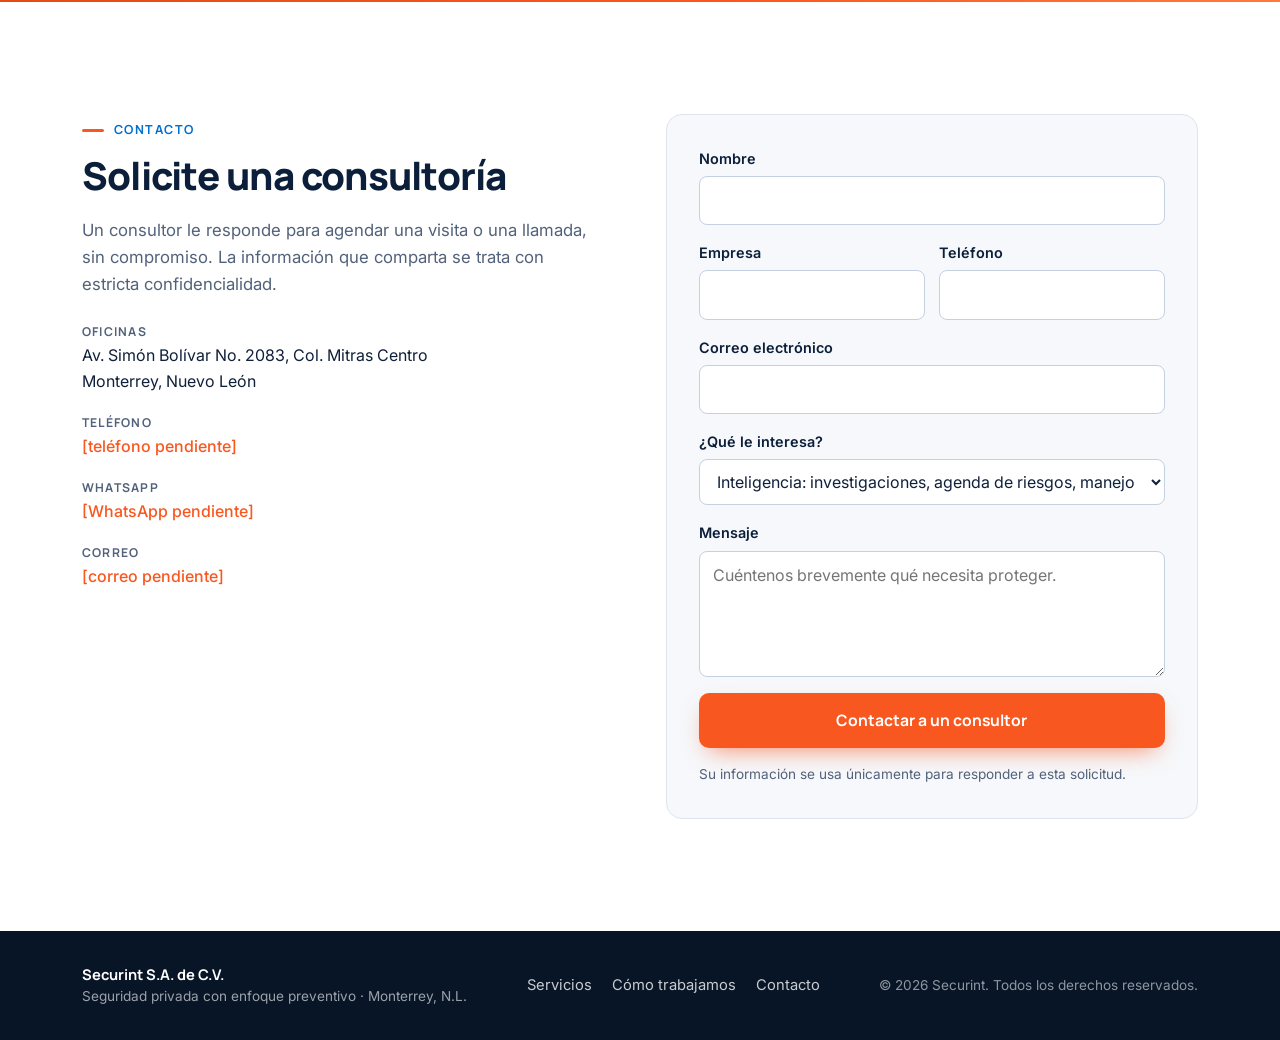
==== commit f15ee1de: "fix(inicio): equipos sin cortar, sin halo blanco y con sombra de contacto — el jammer quedaba fuera " ====
--- a/index.html
+++ b/index.html
@@ -72,7 +72,7 @@
   <!-- HERO -->
   <section class="hero">
     <div class="hero__fondo" aria-hidden="true">
-      <img class="hero__foto" src="assets/img/hero-sala-escala.jpg" alt="" width="1376" height="768" fetchpriority="high">
+      <img class="hero__foto" src="assets/img/hero-sala-escala2.jpg" alt="" width="1376" height="768" fetchpriority="high">
       <div class="hero__velo"></div>
       <div class="hero__grid-fondo"></div>
     </div>
--- a/css/styles.css
+++ b/css/styles.css
@@ -207,8 +207,8 @@
 }
 .hero__foto {
   position: absolute; inset: 0; width: 100%; height: 100%;
-  object-fit: cover; object-position: center;
-  transform-origin: 0% 50%;
+  object-fit: cover; object-position: center 68%;
+  transform-origin: 0% 68%;
   transform: scale(1.1);
   animation: kenburns 24s ease-in-out infinite alternate;
 }
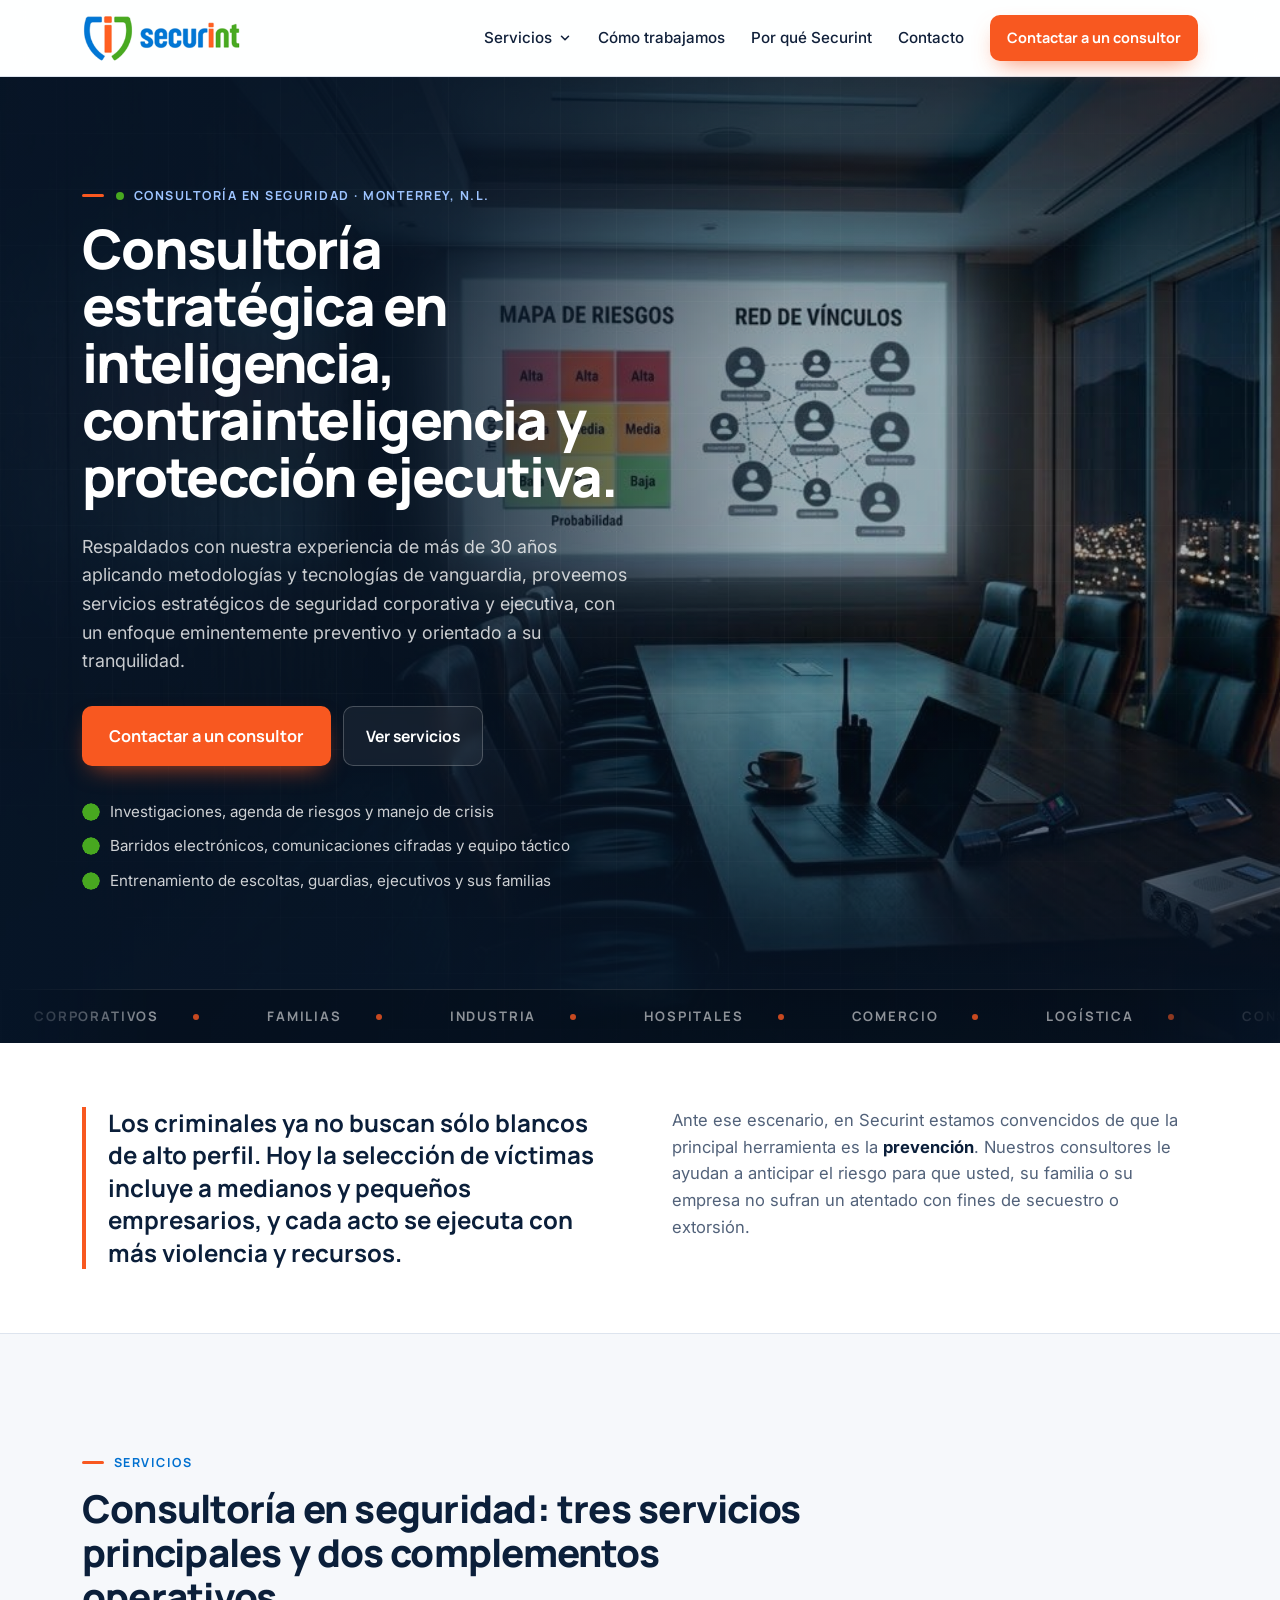
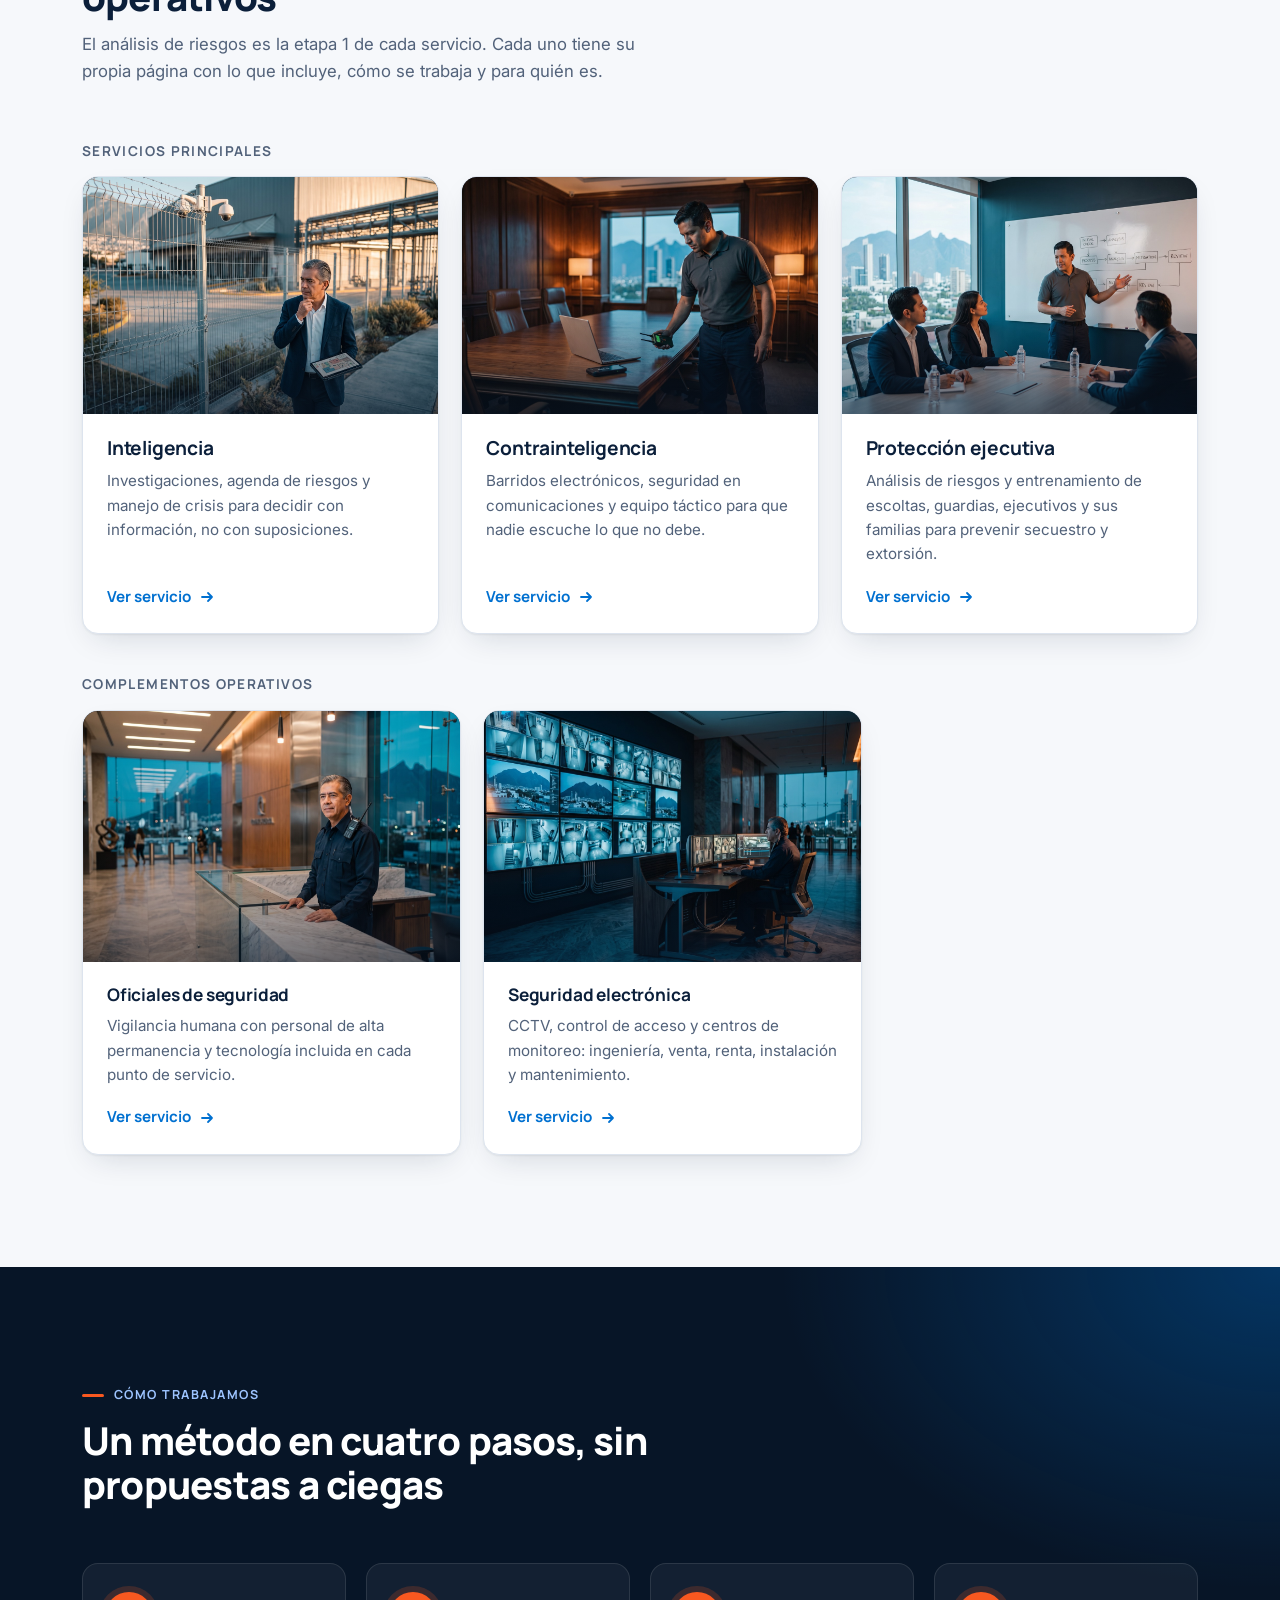
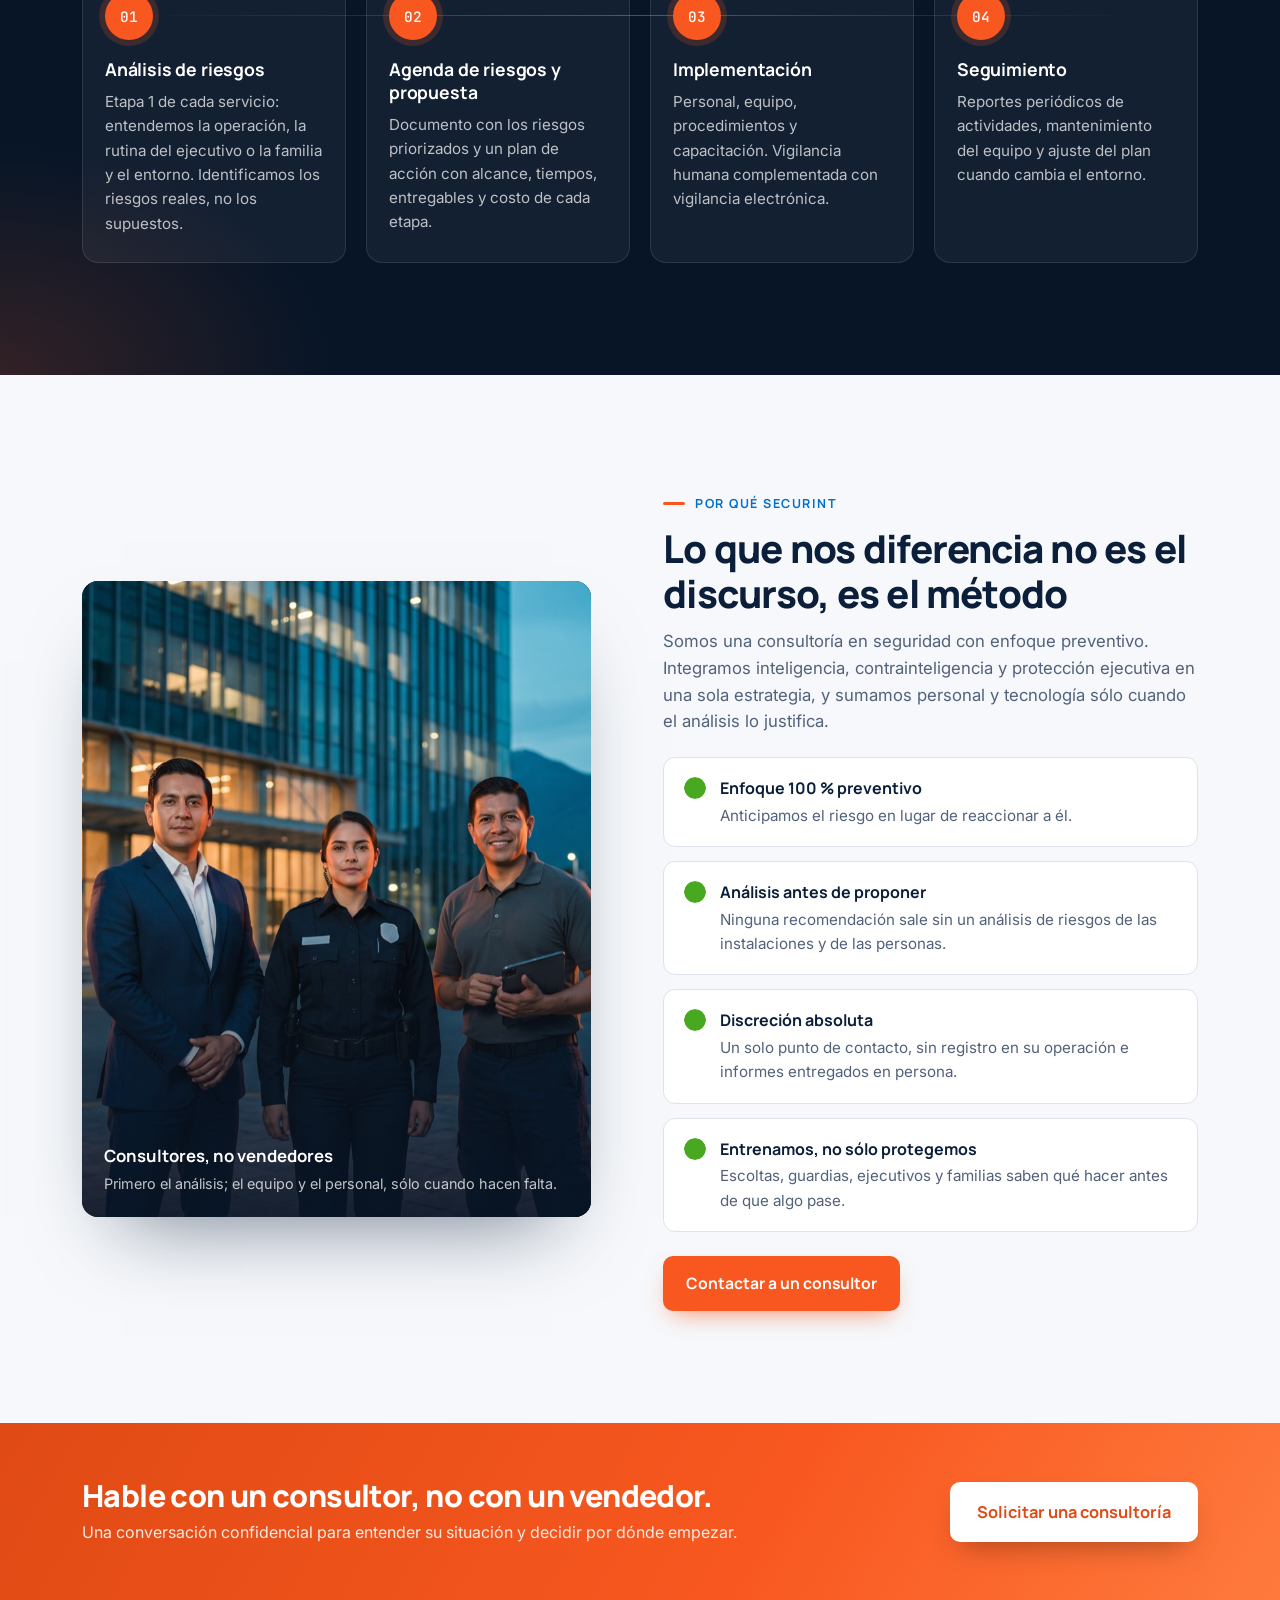
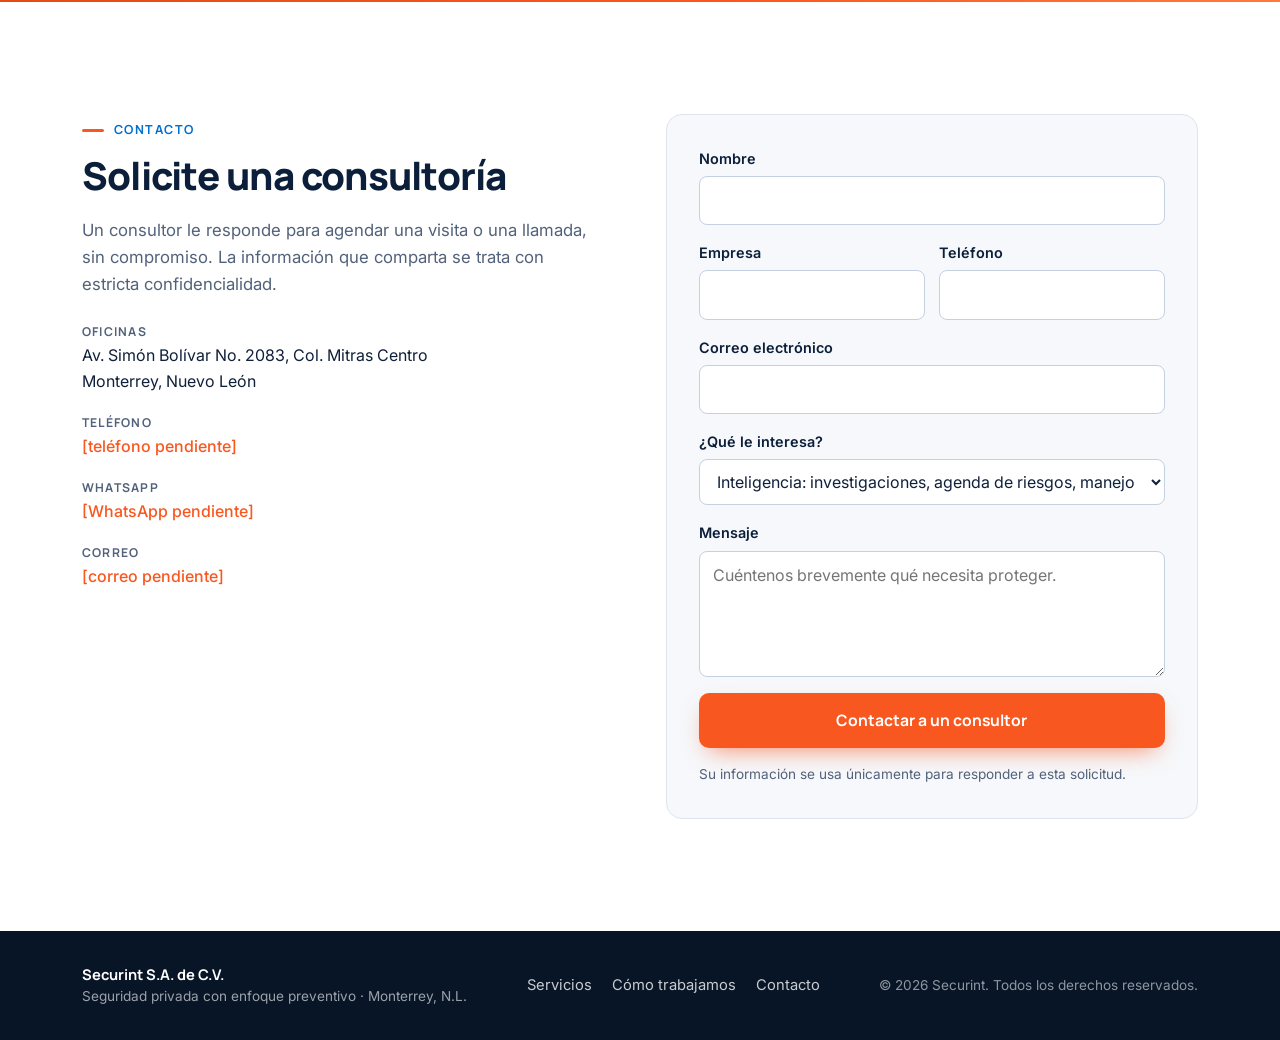
==== commit 2d13b4c8: "fix(inicio): jammer con margen y detector separado de la laptop — con el zoom de 1.1 el borde derech" ====
--- a/index.html
+++ b/index.html
@@ -72,7 +72,7 @@
   <!-- HERO -->
   <section class="hero">
     <div class="hero__fondo" aria-hidden="true">
-      <img class="hero__foto" src="assets/img/hero-sala-escala2.jpg" alt="" width="1376" height="768" fetchpriority="high">
+      <img class="hero__foto" src="assets/img/hero-sala-escala3.jpg" alt="" width="1376" height="768" fetchpriority="high">
       <div class="hero__velo"></div>
       <div class="hero__grid-fondo"></div>
     </div>
--- a/css/styles.css
+++ b/css/styles.css
@@ -209,10 +209,10 @@
   position: absolute; inset: 0; width: 100%; height: 100%;
   object-fit: cover; object-position: center 68%;
   transform-origin: 0% 68%;
-  transform: scale(1.1);
+  transform: scale(1.04);
   animation: kenburns 24s ease-in-out infinite alternate;
 }
-@keyframes kenburns { from { transform: scale(1.1); } to { transform: scale(1.14); } }
+@keyframes kenburns { from { transform: scale(1.04); } to { transform: scale(1.07); } }
 .hero__velo {
   position: absolute; inset: 0;
   background:
